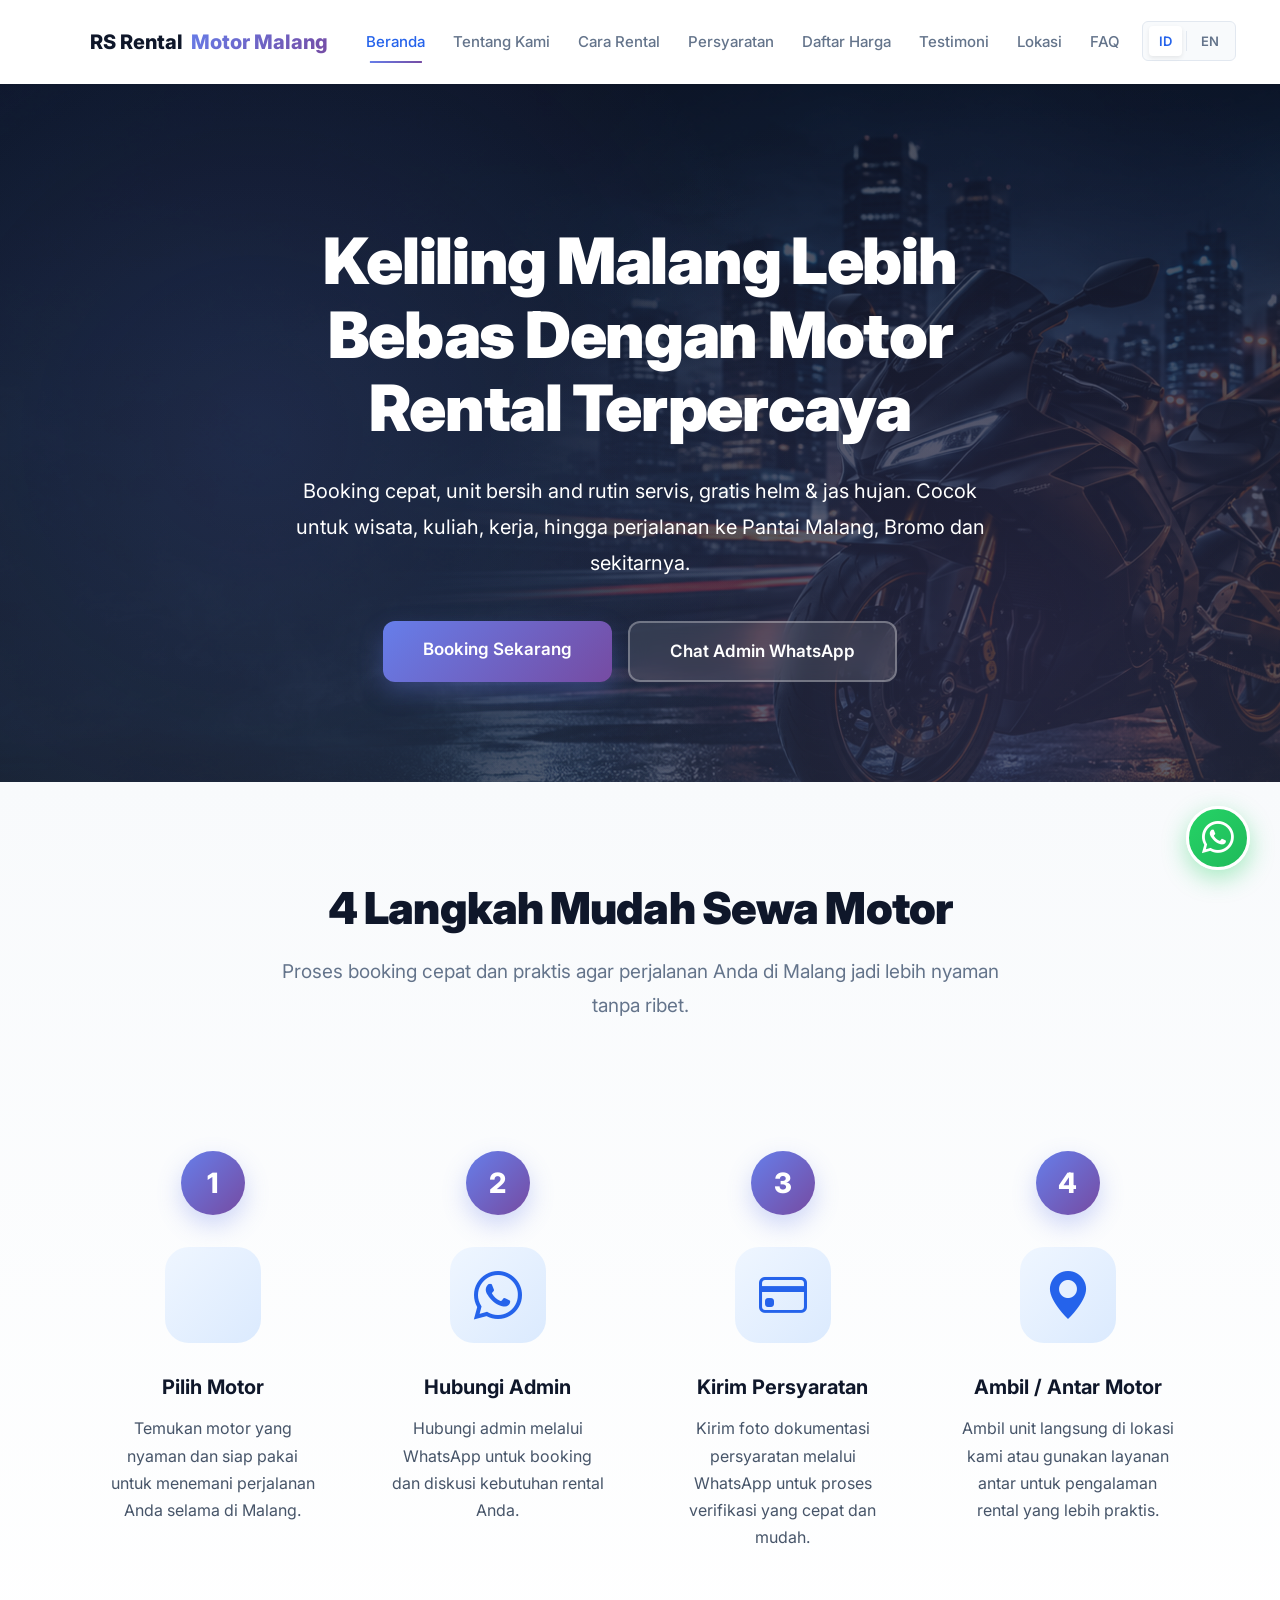
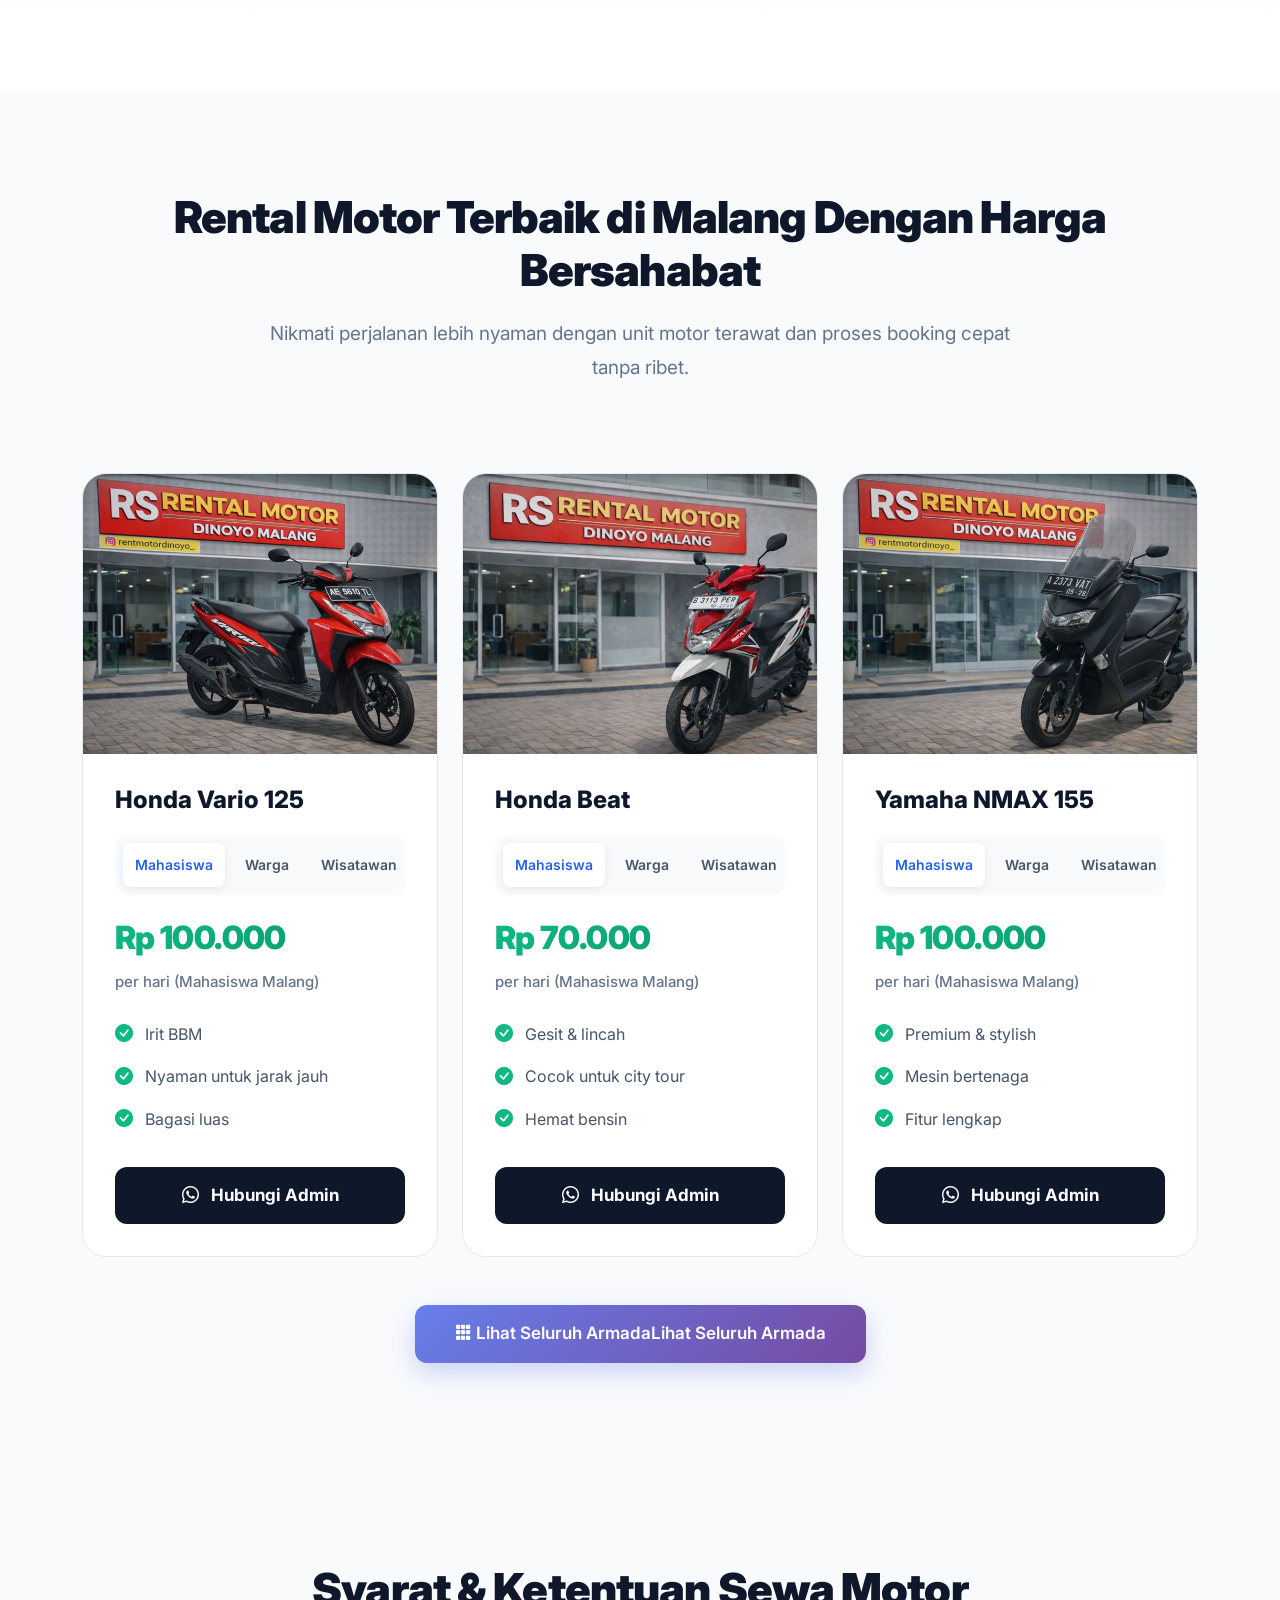
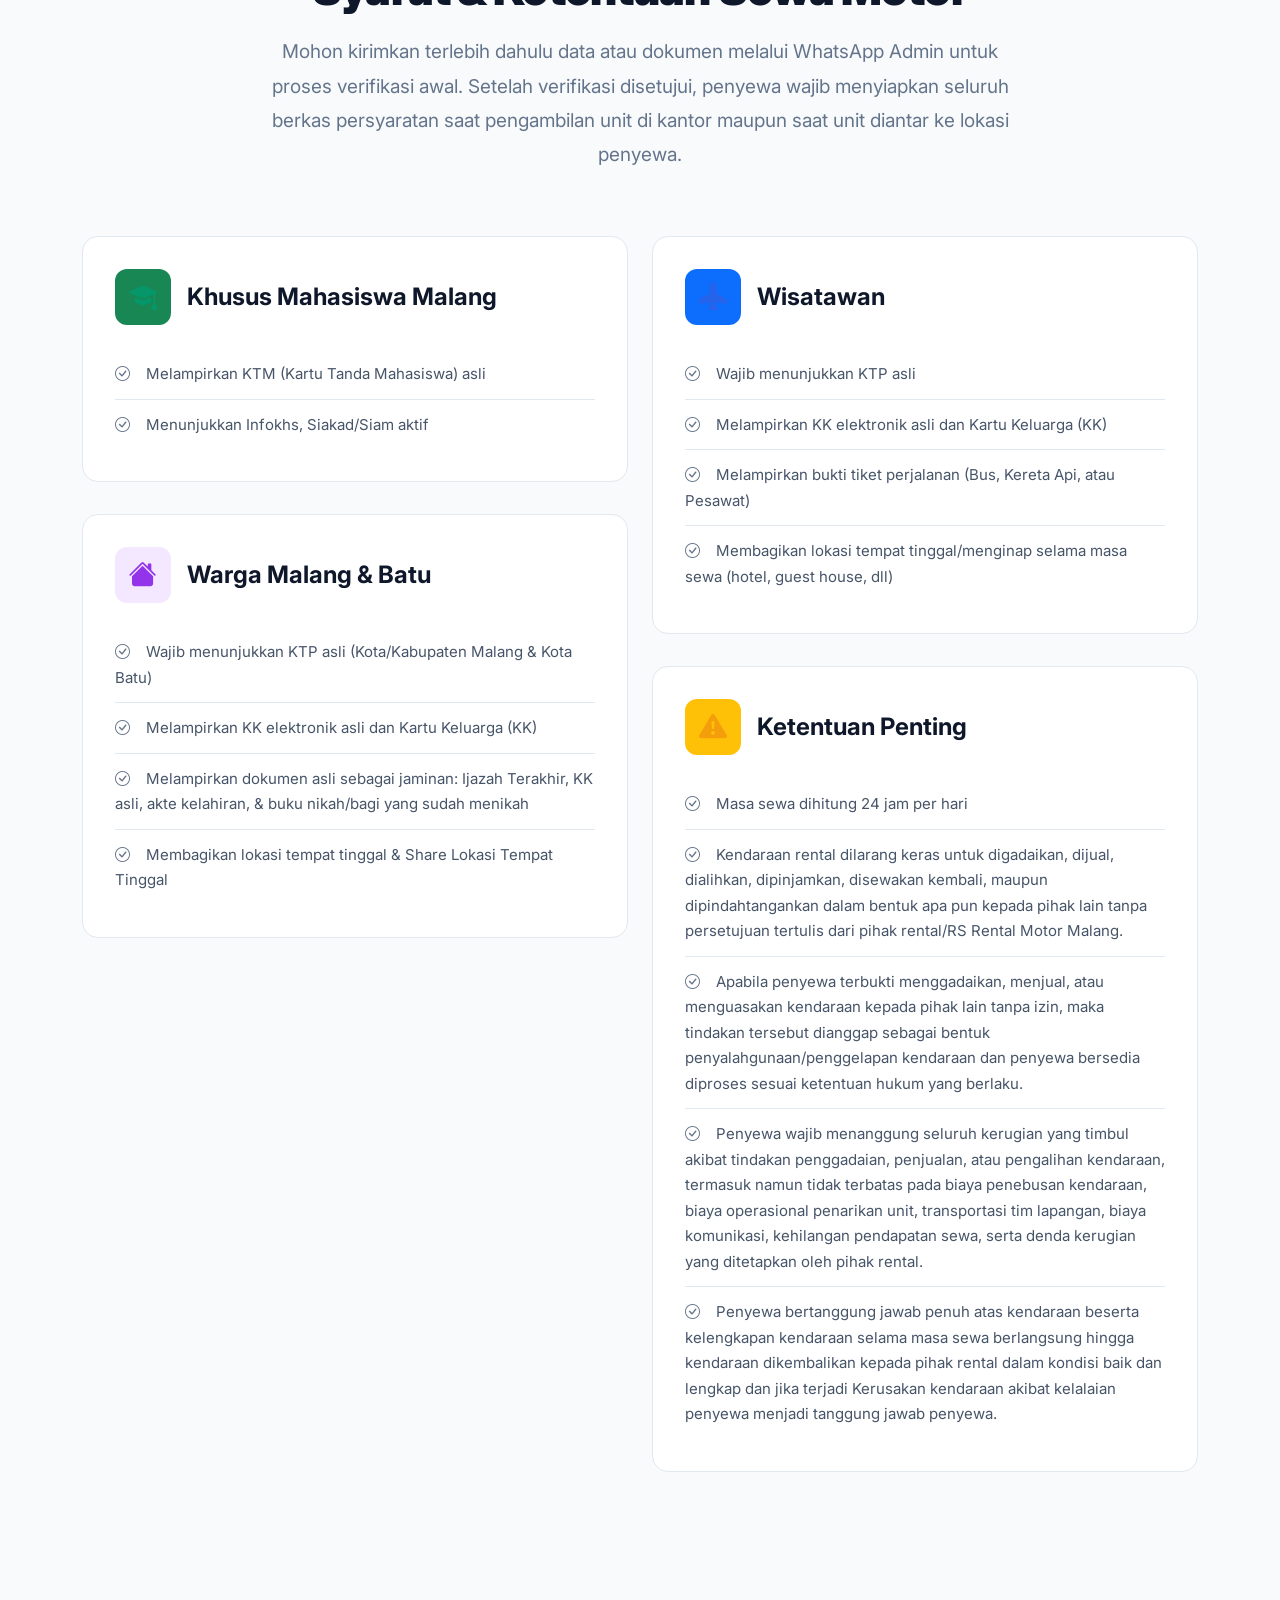
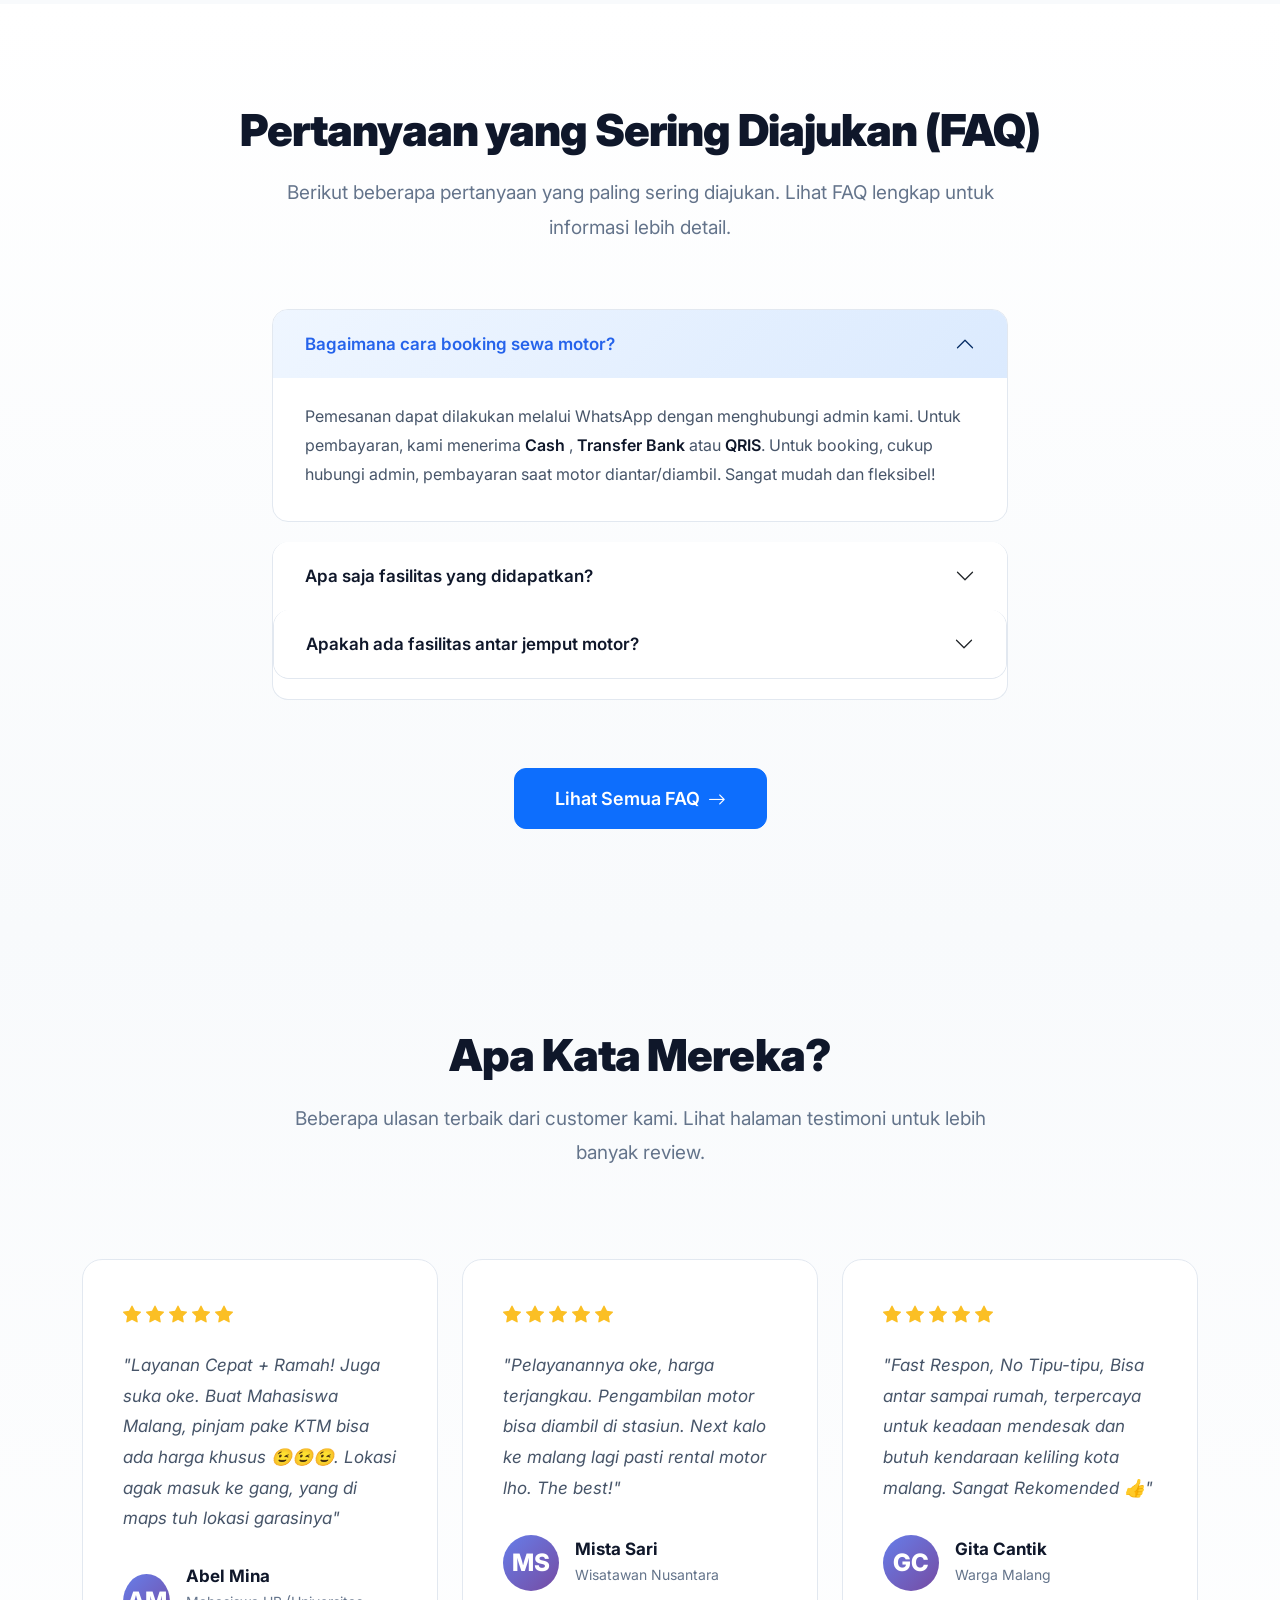
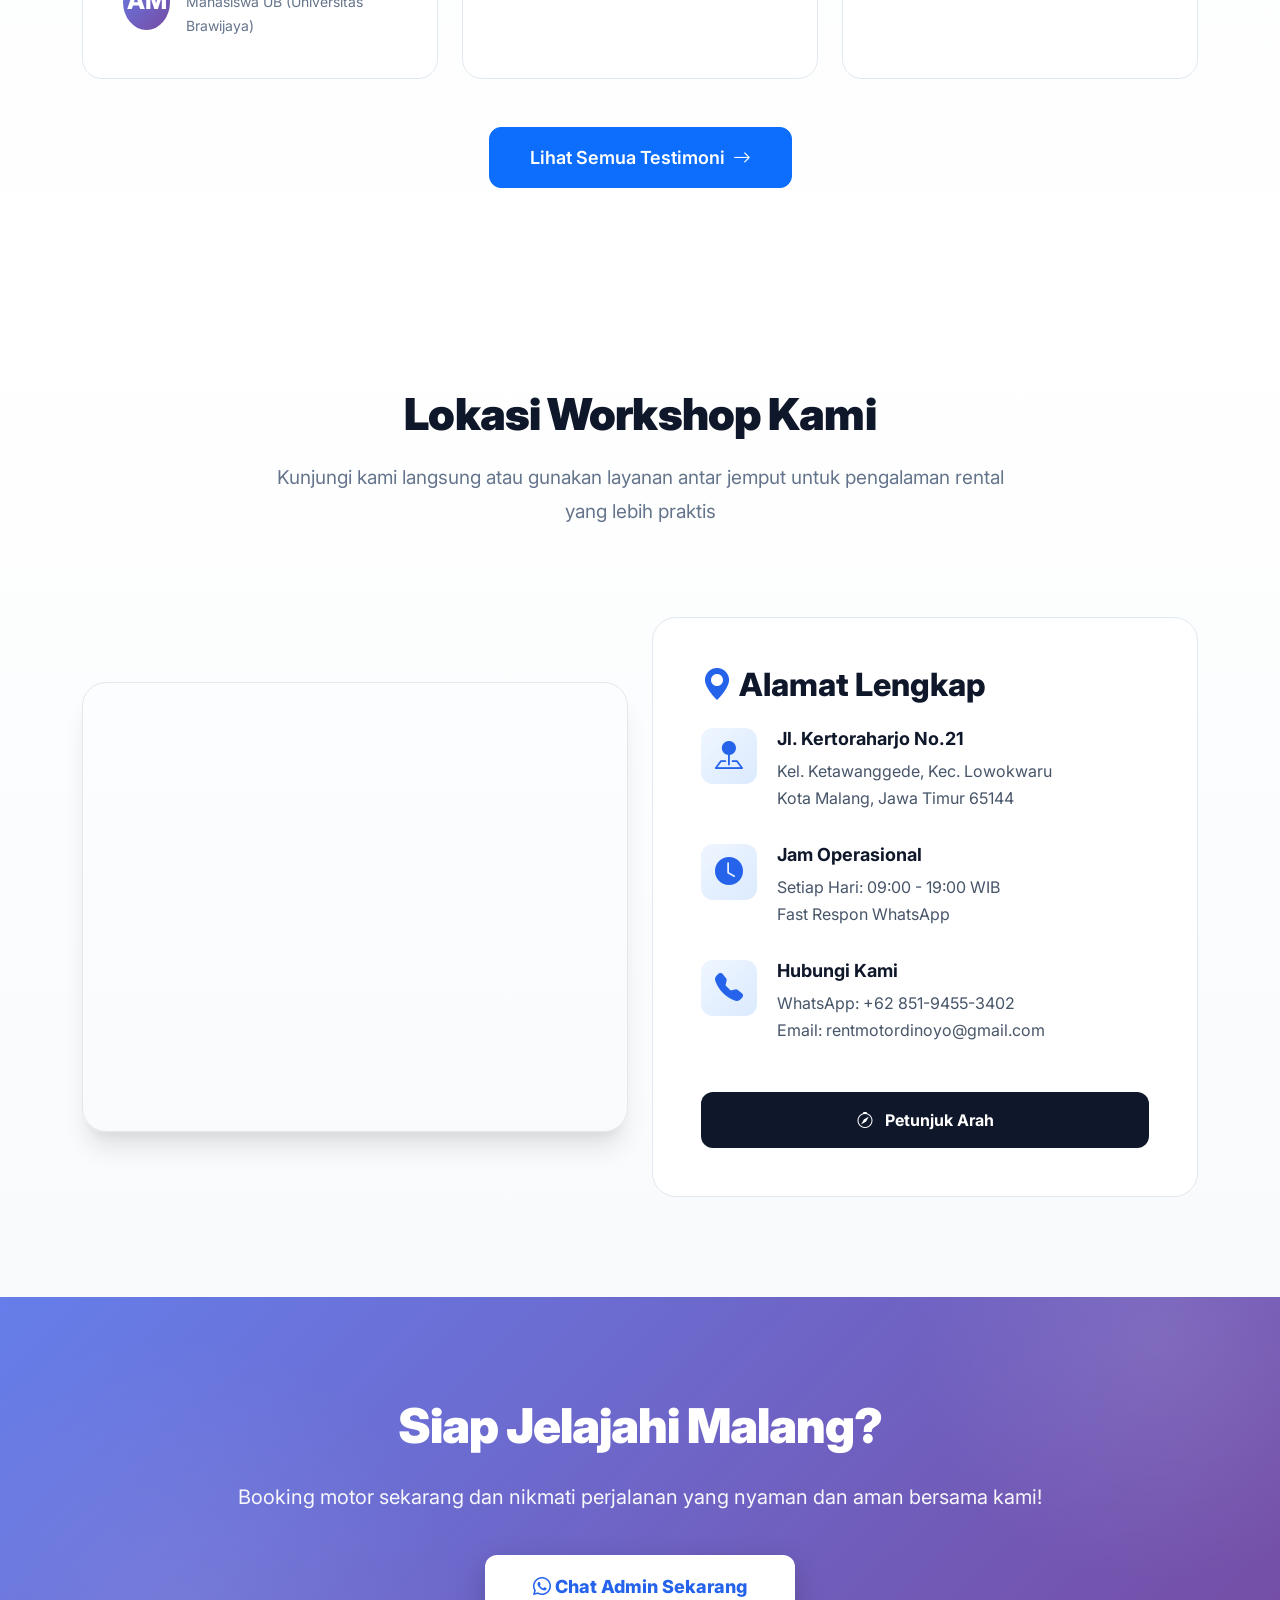
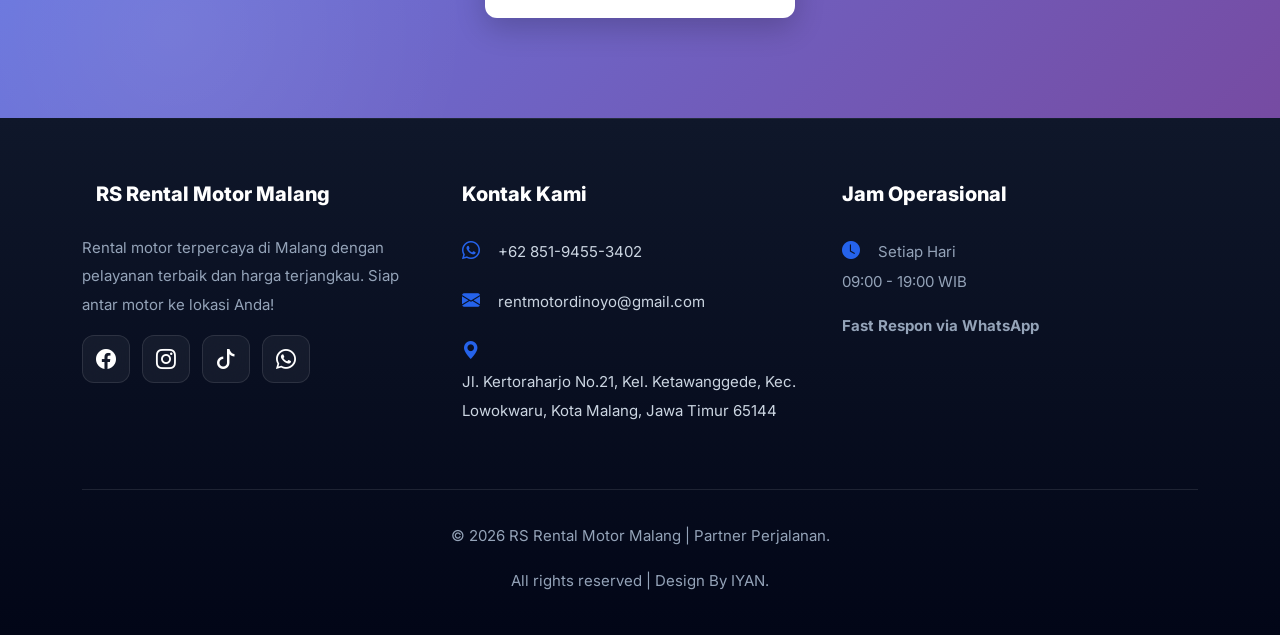
==== index.html @ d196ba42 "update halaman armada dan update halaman index dan update halaman tentang dan update halaman testimo" ====
<!DOCTYPE html>
<html lang="id">
<head>
    <meta charset="UTF-8">
    <meta name="viewport" content="width=device-width, initial-scale=1.0, maximum-scale=5.0, user-scalable=yes">
    <meta name="format-detection" content="telephone=yes">
    <meta name="mobile-web-app-capable" content="yes">
    <meta name="apple-mobile-web-app-capable" content="yes">
    <meta name="apple-mobile-web-app-status-bar-style" content="black-translucent">
    
    <!-- SEO Meta Tags -->
    <title>RS Rental Motor Malang - Sewa Motor Murah & Terpercaya di Malang</title>
    <meta name="description" content="Rental motor Malang terpercaya dengan harga terjangkau. Sewa Honda Vario, Beat, NMAX untuk keliling Malang. Antar jemput gratis, unit bersih, fast respon.">
    <meta name="keywords" content="rental motor malang, sewa motor malang, rental motor murah malang, sewa motor harian malang, rental vario malang, rental beat malang, rental nmax malang, rental motor bromo">
    <meta name="author" content="RS Rental Motor Malang">
    <meta name="robots" content="index, follow">
    <meta name="googlebot" content="index, follow">
    <link rel="canonical" href="https://rs-rental-motor.pages.dev/">
    
    <!-- Open Graph Meta Tags (Facebook, LinkedIn) -->
    <meta property="og:type" content="website">
    <meta property="og:title" content="RS Rental Motor Malang - Sewa Motor Murah & Terpercaya">
    <meta property="og:description" content="Rental motor Malang terpercaya dengan harga terjangkau. Sewa Honda Vario, Beat, NMAX untuk keliling Malang.">
    <meta property="og:url" content="https://rs-rental-motor.pages.dev/">
    <meta property="og:image" content="https://rs-rental-motor.pages.dev/assets/img/Hero.png">
    <meta property="og:locale" content="id_ID">
    <meta property="og:site_name" content="RS Rental Motor Malang">
    
    <!-- Twitter Card Meta Tags -->
    <meta name="twitter:card" content="summary_large_image">
    <meta name="twitter:title" content="RS Rental Motor Malang - Sewa Motor Murah & Terpercaya">
    <meta name="twitter:description" content="Rental motor Malang terpercaya dengan harga terjangkau. Sewa Honda Vario, Beat, NMAX untuk keliling Malang.">
    <meta name="twitter:image" content="https://rs-rental-motor.pages.dev/assets/img/Hero.png">
    
    <!-- Local Business Schema -->
    <script type="application/ld+json">
    {
      "@context": "https://schema.org",
      "@type": "LocalBusiness",
      "name": "RS Rental Motor Malang",
      "image": "https://rs-rental-motor.pages.dev/assets/img/Hero.png",
      "description": "Rental motor Malang terpercaya dengan harga terjangkau",
      "address": {
        "@type": "PostalAddress",
        "streetAddress": "Jl. Kertorharjo No.21",
        "addressLocality": "Lowokwaru",
        "addressRegion": "Malang",
        "postalCode": "65141",
        "addressCountry": "ID"
      },
      "geo": {
        "@type": "GeoCoordinates",
        "latitude": "-7.9445",
        "longitude": "112.6161"
      },
      "telephone": "+62 851-9455-3402",
      "priceRange": "Rp 55.000 - Rp 100.000",
      "openingHoursSpecification": {
        "@type": "OpeningHoursSpecification",
        "dayOfWeek": [
          "Monday",
          "Tuesday",
          "Wednesday",
          "Thursday",
          "Friday",
          "Saturday",
          "Sunday"
        ],
        "opens": "09:00",
        "closes": "19:00"
      },
      "servesCuisine": "",
      "aggregateRating": {
        "@type": "AggregateRating",
        "ratingValue": "4.9",
        "reviewCount": "172"
      }
    }
    </script>
    
    <!-- Favicon -->
    <link rel="icon" type="image/png" href="https://i.ibb.co.com/ZzjVpQth/Logo-Pavicon.png">
    <link rel="shortcut icon" type="image/png" href="https://i.ibb.co.com/ZzjVpQth/Logo-Pavicon.png">
    <link rel="apple-touch-icon" href="https://i.ibb.co.com/ZzjVpQth/Logo-Pavicon.png">
    
    <!-- Favicon -->
    <link rel="icon" type="image/png" href="assets/img/Hero.png">
    
    <!-- Bootstrap 5 CSS -->
    <link href="https://cdn.jsdelivr.net/npm/bootstrap@5.3.2/dist/css/bootstrap.min.css" rel="stylesheet">
    
    <!-- Bootstrap Icons -->
    <link rel="stylesheet" href="https://cdn.jsdelivr.net/npm/bootstrap-icons@1.11.3/font/bootstrap-icons.min.css">
    
    <!-- Google Fonts -->
    <link rel="preconnect" href="https://fonts.googleapis.com">
    <link rel="preconnect" href="https://fonts.gstatic.com" crossorigin>
    <link href="https://fonts.googleapis.com/css2?family=Inter:wght@400;500;600;700;800&display=swap" rel="stylesheet">
    
    <!-- Custom CSS -->
    <style>
        :root {
            --primary-color: #2563eb;
            --primary-dark: #1d4ed8;
            --primary-light: #3b82f6;
            --success-color: #10b981;
            --success-dark: #059669;
            --dark-color: #0f172a;
            --text-dark: #1e293b;
            --text-body: #475569;
            --text-light: #64748b;
            --light-bg: #f8fafc;
            --border-color: #e2e8f0;
            --white: #ffffff;
            --gradient-primary: linear-gradient(135deg, #667eea 0%, #764ba2 100%);
            --gradient-success: linear-gradient(135deg, #10b981 0%, #059669 100%);
            --shadow-sm: 0 1px 2px 0 rgba(0, 0, 0, 0.05);
            --shadow-md: 0 4px 6px -1px rgba(0, 0, 0, 0.1), 0 2px 4px -1px rgba(0, 0, 0, 0.06);
            --shadow-lg: 0 10px 15px -3px rgba(0, 0, 0, 0.1), 0 4px 6px -2px rgba(0, 0, 0, 0.05);
            --shadow-xl: 0 20px 25px -5px rgba(0, 0, 0, 0.1), 0 10px 10px -5px rgba(0, 0, 0, 0.04);
        }
        
        * {
            margin: 0;
            padding: 0;
            box-sizing: border-box;
        }
        
        html {
            scroll-behavior: smooth;
        }
        
        body {
            font-family: 'Inter', -apple-system, BlinkMacSystemFont, 'Segoe UI', sans-serif;
            color: var(--text-body);
            line-height: 1.7;
            -webkit-font-smoothing: antialiased;
            -moz-osx-font-smoothing: grayscale;
        }
        
        /* Navbar - Premium Style */
        .navbar {
            background-color: rgba(255, 255, 255, 0.95);
            backdrop-filter: blur(10px);
            box-shadow: 0 1px 3px rgba(0, 0, 0, 0.05);
            padding: 1.25rem 0;
            transition: all 0.3s ease;
        }
        
        .navbar.scrolled {
            padding: 0.75rem 0;
            box-shadow: var(--shadow-md);
        }
        
        .navbar-brand {
            font-weight: 800;
            font-size: 1.25rem;
            color: var(--dark-color) !important;
            display: flex;
            align-items: center;
            gap: 0.5rem;
            transition: transform 0.3s ease;
            margin-right: 1.5rem;
            white-space: nowrap;
        }
        
        .navbar-brand:hover {
            transform: translateY(-2px);
        }
        
        .navbar-brand i {
            font-size: 1.5rem;
        }
        
        .navbar-brand span.text-primary {
            color: var(--primary-color) !important;
            background: var(--gradient-primary);
            -webkit-background-clip: text;
            -webkit-text-fill-color: transparent;
            background-clip: text;
        }
        
        .nav-link {
            font-weight: 500;
            color: var(--text-light) !important;
            padding: 0.5rem 0.875rem !important;
            transition: all 0.3s ease;
            position: relative;
            font-size: 0.9375rem;
            white-space: nowrap;
        }
        
        .nav-link::after {
            content: '';
            position: absolute;
            bottom: 0;
            left: 50%;
            transform: translateX(-50%);
            width: 0;
            height: 2px;
            background: var(--gradient-primary);
            transition: width 0.3s ease;
        }
        
        .nav-link:hover,
        .nav-link.active {
            color: var(--primary-color) !important;
        }
        
        .nav-link:hover::after,
        .nav-link.active::after {
            width: 60%;
        }
        
        /* Hero Section - Ultra Premium */
        .hero-section {
            background: linear-gradient(rgba(15, 23, 42, 0.75), rgba(30, 41, 59, 0.75)), 
                        url('assets/img/Hero.png') center center / cover no-repeat fixed;
            color: white;
            padding: 140px 0 100px;
            position: relative;
            overflow: hidden;
        }
        
        .hero-section::before {
            content: '';
            position: absolute;
            top: 0;
            left: 0;
            right: 0;
            bottom: 0;
            background: radial-gradient(circle at 20% 50%, rgba(102, 126, 234, 0.15) 0%, transparent 50%),
                        radial-gradient(circle at 80% 80%, rgba(118, 75, 162, 0.15) 0%, transparent 50%);
            animation: pulse-gradient 8s ease-in-out infinite;
        }
        
        @keyframes pulse-gradient {
            0%, 100% { opacity: 1; }
            50% { opacity: 0.6; }
        }
        
        .hero-section .container {
            position: relative;
            z-index: 2;
        }
        
        .hero-section h1 {
            font-size: 4rem;
            font-weight: 900;
            line-height: 1.15;
            margin-bottom: 1.75rem;
            letter-spacing: -0.02em;
            animation: fadeInUp 0.8s ease-out;
        }
        
        .hero-section p {
            font-size: 1.25rem;
            margin-bottom: 2.5rem;
            line-height: 1.8;
            opacity: 0.95;
            max-width: 700px;
            margin-left: auto;
            margin-right: auto;
            animation: fadeInUp 0.8s ease-out 0.2s both;
        }
        
        @keyframes fadeInUp {
            from {
                opacity: 0;
                transform: translateY(30px);
            }
            to {
                opacity: 1;
                transform: translateY(0);
            }
        }
        
        .btn-hero {
            padding: 1rem 2.5rem;
            font-weight: 600;
            border-radius: 12px;
            transition: all 0.3s ease;
            font-size: 1.0625rem;
            border: none;
            position: relative;
            overflow: hidden;
            animation: fadeInUp 0.8s ease-out 0.4s both;
        }
        
        .btn-hero::before {
            content: '';
            position: absolute;
            top: 0;
            left: -100%;
            width: 100%;
            height: 100%;
            background: linear-gradient(90deg, transparent, rgba(255,255,255,0.2), transparent);
            transition: left 0.5s;
        }
        
        .btn-hero:hover::before {
            left: 100%;
        }
        
        .btn-primary-hero {
            background: var(--gradient-primary);
            color: white;
            box-shadow: 0 10px 25px rgba(102, 126, 234, 0.3);
        }
        
        .btn-primary-hero:hover {
            transform: translateY(-3px);
            box-shadow: 0 15px 35px rgba(102, 126, 234, 0.4);
        }
        
        .btn-outline-hero {
            background-color: rgba(255, 255, 255, 0.1);
            backdrop-filter: blur(10px);
            border: 2px solid rgba(255, 255, 255, 0.3);
            color: white;
        }
        
        .btn-outline-hero:hover {
            background-color: white;
            color: var(--dark-color);
            border-color: white;
            transform: translateY(-3px);
        }
        
        /* Section Styling - Enhanced */
        section {
            padding: 100px 0;
        }
        
        .section-title {
            font-size: 2.75rem;
            font-weight: 900;
            color: var(--dark-color);
            margin-bottom: 1.25rem;
            text-align: center;
            letter-spacing: -0.02em;
            line-height: 1.2;
        }
        
        .section-subtitle {
            font-size: 1.1875rem;
            color: var(--text-light);
            text-align: center;
            margin-bottom: 4rem;
            max-width: 750px;
            margin-left: auto;
            margin-right: auto;
            line-height: 1.8;
        }
        
        /* Stats Section - Premium */
        .stats-section {
            background: linear-gradient(to bottom, var(--white) 0%, var(--light-bg) 100%);
            padding: 60px 0;
        }
        
        .stat-card {
            text-align: center;
            padding: 2.5rem 1.5rem;
            background: white;
            border-radius: 20px;
            transition: all 0.4s ease;
            border: 1px solid rgba(226, 232, 240, 0.5);
            position: relative;
            overflow: hidden;
        }
        
        .stat-card::before {
            content: '';
            position: absolute;
            top: 0;
            left: 0;
            right: 0;
            height: 4px;
            background: linear-gradient(90deg, transparent, var(--primary-color), transparent);
            opacity: 0;
            transition: opacity 0.3s;
        }
        
        .stat-card:hover {
            transform: translateY(-8px);
            box-shadow: var(--shadow-xl);
            border-color: var(--primary-color);
        }
        
        .stat-card:hover::before {
            opacity: 1;
        }
        
        .stat-number {
            font-size: 4rem;
            font-weight: 900;
            margin-bottom: 0.75rem;
            line-height: 1;
            letter-spacing: -0.02em;
            background: var(--gradient-primary);
            -webkit-background-clip: text;
            -webkit-text-fill-color: transparent;
            background-clip: text;
        }
        
        .stat-number.text-primary {
            background: var(--gradient-primary);
            -webkit-background-clip: text;
            -webkit-text-fill-color: transparent;
            background-clip: text;
        }
        
        .stat-number.text-danger {
            background: linear-gradient(135deg, #ef4444 0%, #dc2626 100%);
            -webkit-background-clip: text;
            -webkit-text-fill-color: transparent;
            background-clip: text;
        }
        
        .stat-number.text-success {
            background: var(--gradient-success);
            -webkit-background-clip: text;
            -webkit-text-fill-color: transparent;
            background-clip: text;
        }
        
        .stat-number.text-purple {
            background: linear-gradient(135deg, #a855f7 0%, #9333ea 100%);
            -webkit-background-clip: text;
            -webkit-text-fill-color: transparent;
            background-clip: text;
        }
        
        .stat-label {
            font-size: 0.9375rem;
            text-transform: uppercase;
            font-weight: 700;
            color: var(--text-light);
            letter-spacing: 0.1em;
        }
        
        /* Keunggulan Cards - Ultra Premium */
        .keunggulan-card {
            background: white;
            border: 1px solid var(--border-color);
            border-radius: 20px;
            padding: 2.5rem 2rem;
            height: 100%;
            transition: all 0.4s cubic-bezier(0.4, 0, 0.2, 1);
            position: relative;
            overflow: hidden;
        }
        
        .keunggulan-card::before {
            content: '';
            position: absolute;
            top: 0;
            left: 0;
            right: 0;
            bottom: 0;
            background: var(--gradient-primary);
            opacity: 0;
            transition: opacity 0.4s;
            z-index: 0;
        }
        
        .keunggulan-card > * {
            position: relative;
            z-index: 1;
        }
        
        .keunggulan-card:hover {
            transform: translateY(-12px) scale(1.02);
            box-shadow: 0 25px 50px -12px rgba(102, 126, 234, 0.25);
            border-color: transparent;
        }
        
        .keunggulan-card:hover::before {
            opacity: 0.03;
        }
        
        .keunggulan-icon {
            width: 72px;
            height: 72px;
            background: linear-gradient(135deg, #eff6ff 0%, #dbeafe 100%);
            border-radius: 16px;
            display: flex;
            align-items: center;
            justify-content: center;
            margin-bottom: 1.5rem;
            transition: all 0.4s;
        }
        
        .keunggulan-card:hover .keunggulan-icon {
            transform: scale(1.1) rotate(5deg);
            background: var(--gradient-primary);
        }
        
        .keunggulan-icon i {
            font-size: 2rem;
            color: var(--primary-color);
            transition: color 0.4s;
        }
        
        .keunggulan-card:hover .keunggulan-icon i {
            color: white;
        }
        
        .keunggulan-card h5 {
            font-weight: 700;
            font-size: 1.25rem;
            color: var(--dark-color);
            margin-bottom: 1rem;
            line-height: 1.4;
        }
        
        .keunggulan-card p {
            font-size: 1rem;
            color: var(--text-body);
            margin-bottom: 0;
            line-height: 1.7;
        }
        
        /* Process Steps - Premium */
        .process-section {
            background: linear-gradient(to bottom, var(--light-bg) 0%, white 100%);
        }
        
        .process-step {
            text-align: center;
            padding: 2.5rem 1.5rem;
            position: relative;
        }
        
        .step-number {
            width: 64px;
            height: 64px;
            background: var(--gradient-primary);
            color: white;
            border-radius: 50%;
            display: flex;
            align-items: center;
            justify-content: center;
            font-weight: 800;
            font-size: 1.75rem;
            margin: 0 auto 2rem;
            box-shadow: 0 10px 25px rgba(102, 126, 234, 0.3);
            transition: all 0.4s;
            position: relative;
        }
        
        .step-number::after {
            content: '';
            position: absolute;
            width: 100%;
            height: 100%;
            border-radius: 50%;
            border: 2px solid var(--primary-color);
            opacity: 0;
            transform: scale(1);
            transition: all 0.4s;
        }
        
        .process-step:hover .step-number {
            transform: scale(1.15);
        }
        
        .process-step:hover .step-number::after {
            opacity: 1;
            transform: scale(1.3);
        }
        
        .step-icon {
            width: 96px;
            height: 96px;
            background: linear-gradient(135deg, #eff6ff 0%, #dbeafe 100%);
            border-radius: 24px;
            display: flex;
            align-items: center;
            justify-content: center;
            margin: 0 auto 2rem;
            transition: all 0.4s;
        }
        
        .process-step:hover .step-icon {
            transform: translateY(-8px);
            background: var(--gradient-primary);
            box-shadow: 0 20px 40px rgba(102, 126, 234, 0.3);
        }
        
        .step-icon i {
            font-size: 3rem;
            color: var(--primary-color);
            transition: all 0.4s;
        }
        
        .process-step:hover .step-icon i {
            color: white;
            transform: scale(1.1);
        }
        
        .process-step h5 {
            font-weight: 700;
            font-size: 1.25rem;
            color: var(--dark-color);
            margin-bottom: 1rem;
        }
        
        .process-step p {
            font-size: 1rem;
            color: var(--text-body);
            margin-bottom: 0;
            line-height: 1.7;
        }
        
        /* Motor Cards - Ultra Premium */
        .motor-card {
            background: white;
            border: 1px solid var(--border-color);
            border-radius: 24px;
            overflow: hidden;
            transition: all 0.4s cubic-bezier(0.4, 0, 0.2, 1);
            height: 100%;
            position: relative;
        }
        
        .motor-card::before {
            content: '';
            position: absolute;
            top: 0;
            left: 0;
            right: 0;
            bottom: 0;
            background: var(--gradient-primary);
            opacity: 0;
            transition: opacity 0.4s;
            z-index: 0;
        }
        
        .motor-card:hover {
            transform: translateY(-16px);
            box-shadow: 0 30px 60px -12px rgba(102, 126, 234, 0.3);
            border-color: var(--primary-color);
        }
        
        .motor-card-img-wrapper {
            position: relative;
            overflow: hidden;
            background: linear-gradient(to bottom, #f8fafc 0%, #e2e8f0 100%);
            height: 280px;
        }
        
        .motor-card-img {
            width: 100%;
            height: 100%;
            object-fit: cover;
            transition: all 0.6s cubic-bezier(0.4, 0, 0.2, 1);
        }
        
        .motor-card:hover .motor-card-img {
            transform: scale(1.15) rotate(2deg);
        }
        
        .motor-card-body {
            padding: 2rem;
            position: relative;
            z-index: 1;
            background: white;
        }
        
        .motor-card h5 {
            font-weight: 800;
            font-size: 1.5rem;
            color: var(--dark-color);
            margin-bottom: 1.25rem;
        }
        
        .motor-price {
            font-size: 2rem;
            font-weight: 900;
            background: var(--gradient-success);
            -webkit-background-clip: text;
            -webkit-text-fill-color: transparent;
            background-clip: text;
            margin-bottom: 0.25rem;
            letter-spacing: -0.02em;
        }
        
        .price-period {
            font-size: 0.9375rem;
            color: var(--text-light);
            margin-bottom: 1.5rem;
            font-weight: 500;
        }
        
        /* Price Tabs */
        .price-tabs {
            display: flex;
            gap: 0.5rem;
            margin-bottom: 1rem;
            background: var(--light-bg);
            padding: 0.5rem;
            border-radius: 12px;
        }
        
        .price-tab {
            flex: 1;
            padding: 0.625rem 0.75rem;
            border: none;
            background: transparent;
            border-radius: 8px;
            font-weight: 600;
            font-size: 0.875rem;
            color: var(--text-body);
            cursor: pointer;
            transition: all 0.3s;
            text-align: center;
        }
        
        .price-tab.active {
            background: white;
            color: var(--primary-color);
            box-shadow: 0 2px 8px rgba(0,0,0,0.08);
        }
        
        .price-tab:hover:not(.active) {
            background: rgba(255,255,255,0.5);
        }
        
        .price-content {
            display: none;
        }
        
        .price-content.active {
            display: block;
        }
        
        .price-item {
            display: flex;
            align-items: baseline;
            gap: 0.5rem;
            margin-bottom: 0.5rem;
        }
        
        .price-label {
            font-size: 0.875rem;
            color: var(--text-light);
            font-weight: 500;
        }
        
        .motor-features {
            list-style: none;
            padding: 0;
            margin-bottom: 2rem;
        }
        
        .motor-features li {
            font-size: 1rem;
            color: var(--text-body);
            margin-bottom: 0.75rem;
            display: flex;
            align-items: center;
            transition: all 0.3s;
        }
        
        .motor-card:hover .motor-features li {
            transform: translateX(4px);
        }
        
        .motor-features li i {
            color: var(--success-color);
            margin-right: 0.75rem;
            font-size: 1.125rem;
        }
        
        .btn-pesan {
            width: 100%;
            background: var(--dark-color);
            color: white;
            border: none;
            padding: 1rem;
            border-radius: 12px;
            font-weight: 700;
            font-size: 1.0625rem;
            transition: all 0.3s;
            position: relative;
            overflow: hidden;
        }
        
        .btn-pesan::before {
            content: '';
            position: absolute;
            top: 0;
            left: -100%;
            width: 100%;
            height: 100%;
            background: linear-gradient(90deg, transparent, rgba(255,255,255,0.2), transparent);
            transition: left 0.5s;
        }
        
        .btn-pesan:hover::before {
            left: 100%;
        }
        
        .btn-pesan:hover {
            background: linear-gradient(135deg, var(--dark-color) 0%, #334155 100%);
            transform: translateY(-2px);
            box-shadow: 0 10px 25px rgba(15, 23, 42, 0.3);
        }
        
        .btn-pesan i {
            margin-right: 0.5rem;
        }
        
        /* Syarat Section */
        .syarat-section {
            background-color: var(--light-bg);
        }
        
        .syarat-category {
            background: white;
            border: 1px solid var(--border-color);
            border-radius: 16px;
            padding: 2rem;
            margin-bottom: 2rem;
        }
        
        .category-header {
            display: flex;
            align-items: center;
            margin-bottom: 1.5rem;
        }
        
        .category-icon {
            width: 56px;
            height: 56px;
            border-radius: 12px;
            display: flex;
            align-items: center;
            justify-content: center;
            margin-right: 1rem;
        }
        
        .category-icon.bg-success {
            background-color: #d1fae5;
        }
        
        .category-icon.bg-primary {
            background-color: #dbeafe;
        }
        
        .category-icon.bg-purple {
            background-color: #f3e8ff;
        }
        
        .category-icon.bg-warning {
            background-color: #fef3c7;
        }
        
        .category-icon i {
            font-size: 1.75rem;
        }
        
        .category-icon.bg-success i {
            color: #059669;
        }
        
        .category-icon.bg-primary i {
            color: var(--primary-color);
        }
        
        .category-icon.bg-purple i {
            color: #9333ea;
        }
        
        .category-icon.bg-warning i {
            color: #f59e0b;
        }
        
        .category-header h4 {
            font-weight: 700;
            color: var(--dark-color);
            margin: 0;
        }
        
        .syarat-list {
            list-style: none;
            padding: 0;
            margin: 0;
        }
        
        .syarat-list li {
            padding: 0.75rem 0;
            border-bottom: 1px solid var(--border-color);
            font-size: 0.9375rem;
            color: #475569;
        }
        
        .syarat-list li:last-child {
            border-bottom: none;
        }
        
        .syarat-list li i {
            margin-right: 0.75rem;
            color: #64748b;
        }
        
        /* FAQ Section - Premium */
        .faq-section {
            background: linear-gradient(to bottom, white 0%, var(--light-bg) 100%);
        }
        
        .accordion-item {
            border: 1px solid var(--border-color);
            border-radius: 16px !important;
            margin-bottom: 1.25rem;
            overflow: hidden;
            transition: all 0.3s;
            background: white;
        }
        
        .accordion-item:hover {
            box-shadow: var(--shadow-md);
            transform: translateX(4px);
        }
        
        .accordion-button {
            font-weight: 600;
            color: var(--dark-color);
            background-color: white;
            padding: 1.5rem 2rem;
            font-size: 1.0625rem;
            border: none;
        }
        
        .accordion-button::after {
            transition: all 0.3s;
        }
        
        .accordion-button:not(.collapsed) {
            background: linear-gradient(135deg, #eff6ff 0%, #dbeafe 100%);
            color: var(--primary-color);
            box-shadow: none;
        }
        
        .accordion-button:not(.collapsed)::after {
            transform: rotate(180deg);
        }
        
        .accordion-button:focus {
            box-shadow: none;
            border-color: var(--border-color);
        }
        
        .accordion-body {
            padding: 1.5rem 2rem 2rem;
            color: var(--text-body);
            font-size: 1rem;
            line-height: 1.8;
        }
        
        .accordion-body strong {
            color: var(--dark-color);
            font-weight: 600;
        }
        
        /* CTA Section - Ultra Premium */
        .cta-section {
            background: var(--gradient-primary);
            color: white;
            padding: 100px 0;
            position: relative;
            overflow: hidden;
        }
        
        .cta-section::before {
            content: '';
            position: absolute;
            top: -50%;
            right: -10%;
            width: 500px;
            height: 500px;
            background: radial-gradient(circle, rgba(255,255,255,0.1) 0%, transparent 70%);
            animation: float 6s ease-in-out infinite;
        }
        
        .cta-section::after {
            content: '';
            position: absolute;
            bottom: -50%;
            left: -10%;
            width: 600px;
            height: 600px;
            background: radial-gradient(circle, rgba(255,255,255,0.08) 0%, transparent 70%);
            animation: float 8s ease-in-out infinite reverse;
        }
        
        @keyframes float {
            0%, 100% {
                transform: translateY(0) translateX(0);
            }
            50% {
                transform: translateY(-30px) translateX(30px);
            }
        }
        
        .cta-section .container {
            position: relative;
            z-index: 2;
        }
        
        .cta-section h2 {
            font-size: 3rem;
            font-weight: 900;
            margin-bottom: 1.5rem;
            letter-spacing: -0.02em;
        }
        
        .cta-section p {
            font-size: 1.25rem;
            margin-bottom: 2.5rem;
            opacity: 0.95;
            line-height: 1.8;
        }
        
        .btn-cta {
            background-color: white;
            color: var(--primary-color);
            padding: 1.125rem 3rem;
            border-radius: 12px;
            font-weight: 800;
            font-size: 1.125rem;
            border: none;
            transition: all 0.3s;
            box-shadow: 0 10px 30px rgba(0,0,0,0.2);
        }
        
        .btn-cta:hover {
            transform: translateY(-4px);
            box-shadow: 0 20px 40px rgba(0,0,0,0.3);
            background-color: #f8fafc;
        }
        
        /* Footer - Premium */
        footer {
            background: linear-gradient(to bottom, #0f172a 0%, #020617 100%);
            color: #cbd5e1;
            padding: 4rem 0 1.5rem;
            position: relative;
        }
        
        footer::before {
            content: '';
            position: absolute;
            top: 0;
            left: 0;
            right: 0;
            height: 1px;
            background: linear-gradient(90deg, transparent, rgba(255,255,255,0.1), transparent);
        }
        
        footer h5 {
            font-weight: 800;
            font-size: 1.25rem;
            color: white;
            margin-bottom: 1.75rem;
        }
        
        footer p {
            font-size: 0.9375rem;
            line-height: 1.9;
            color: #94a3b8;
        }
        
        footer a {
            color: #cbd5e1;
            text-decoration: none;
            transition: all 0.3s;
            display: inline-block;
        }
        
        footer a:hover {
            color: white;
            transform: translateX(4px);
        }
        
        footer i {
            margin-right: 0.875rem;
            color: var(--primary-color);
            font-size: 1.125rem;
        }
        
        .social-links {
            display: flex;
            gap: 0.75rem;
            margin-top: 1.5rem;
        }
        
        .social-links a {
            display: inline-flex;
            align-items: center;
            justify-content: center;
            width: 48px;
            height: 48px;
            background: rgba(255, 255, 255, 0.05);
            backdrop-filter: blur(10px);
            border: 1px solid rgba(255, 255, 255, 0.1);
            border-radius: 12px;
            transition: all 0.3s;
        }
        
        .social-links a:hover {
            background: var(--gradient-primary);
            border-color: transparent;
            transform: translateY(-4px);
            box-shadow: 0 10px 25px rgba(102, 126, 234, 0.3);
        }
        
        .social-links a i {
            margin: 0;
            color: white;
            font-size: 1.25rem;
        }
        
        .copyright {
            border-top: 1px solid rgba(255, 255, 255, 0.1);
            margin-top: 3rem;
            padding-top: 2rem;
            text-align: center;
            font-size: 0.9375rem;
            color: #64748b;
        }
        
        /* Sticky WhatsApp - Premium */
        .sticky-whatsapp {
            position: fixed;
            bottom: 30px;
            right: 30px;
            z-index: 1000;
        }
        
        .sticky-whatsapp .btn {
            width: 64px;
            height: 64px;
            border-radius: 50%;
            background: linear-gradient(135deg, #25d366 0%, #20ba5a 100%);
            color: white;
            display: flex;
            align-items: center;
            justify-content: center;
            font-size: 2rem;
            box-shadow: 0 8px 25px rgba(37, 211, 102, 0.4);
            animation: pulse-wa 2s infinite;
            transition: all 0.3s;
            border: 3px solid white;
        }
        
        .sticky-whatsapp .btn:hover {
            transform: scale(1.15);
            box-shadow: 0 12px 35px rgba(37, 211, 102, 0.5);
        }
        
        @keyframes pulse-wa {
            0%, 100% {
                box-shadow: 0 8px 25px rgba(37, 211, 102, 0.4), 0 0 0 0 rgba(37, 211, 102, 0.7);
            }
            50% {
                box-shadow: 0 8px 25px rgba(37, 211, 102, 0.4), 0 0 0 15px rgba(37, 211, 102, 0);
            }
        }
        
        /* Language Switcher */
        .language-switcher {
            display: flex;
            align-items: center;
            gap: 0.25rem;
            background: var(--light-bg);
            padding: 0.25rem 0.375rem;
            border-radius: 6px;
            border: 1px solid var(--border-color);
        }
        
        .lang-btn {
            padding: 0.25rem 0.625rem;
            border: none;
            background: transparent;
            color: var(--text-light);
            font-weight: 600;
            font-size: 0.8125rem;
            border-radius: 4px;
            cursor: pointer;
            transition: all 0.3s;
            text-transform: uppercase;
        }
        
        .lang-btn:hover {
            color: var(--primary-color);
        }
        
        .lang-btn.active {
            background: white;
            color: var(--primary-color);
            box-shadow: 0 2px 4px rgba(0,0,0,0.08);
        }
        
        .lang-divider {
            width: 1px;
            height: 20px;
            background: var(--border-color);
        }
        
        /* Testimonial Section - Premium */
        .testimonial-section {
            background: linear-gradient(to bottom, var(--light-bg) 0%, white 100%);
        }
        
        .testimonial-card {
            background: white;
            border: 1px solid var(--border-color);
            border-radius: 20px;
            padding: 2.5rem;
            height: 100%;
            transition: all 0.4s ease;
            position: relative;
            overflow: hidden;
        }
        
        .testimonial-card::before {
            content: '';
            position: absolute;
            top: 0;
            left: 0;
            right: 0;
            height: 4px;
            background: var(--gradient-primary);
            opacity: 0;
            transition: opacity 0.3s;
        }
        
        .testimonial-card:hover {
            transform: translateY(-8px);
            box-shadow: var(--shadow-xl);
            border-color: var(--primary-color);
        }
        
        .testimonial-card:hover::before {
            opacity: 1;
        }
        
        .stars {
            color: #fbbf24;
            font-size: 1.125rem;
            margin-bottom: 1.25rem;
        }
        
        .testimonial-text {
            font-size: 1.0625rem;
            line-height: 1.8;
            color: var(--text-body);
            margin-bottom: 2rem;
            font-style: italic;
        }
        
        .testimonial-author {
            display: flex;
            align-items: center;
            gap: 1rem;
        }
        
        .author-avatar {
            width: 56px;
            height: 56px;
            border-radius: 50%;
            background: var(--gradient-primary);
            color: white;
            display: flex;
            align-items: center;
            justify-content: center;
            font-weight: 800;
            font-size: 1.5rem;
        }
        
        .author-info h6 {
            font-weight: 700;
            color: var(--dark-color);
            margin-bottom: 0.25rem;
            font-size: 1.0625rem;
        }
        
        .author-info p {
            font-size: 0.875rem;
            color: var(--text-light);
            margin: 0;
        }
        
        /* Location Section - Premium */
        .location-section {
            background: linear-gradient(to bottom, white 0%, var(--light-bg) 100%);
        }
        
        .map-container {
            border-radius: 24px;
            overflow: hidden;
            box-shadow: var(--shadow-xl);
            border: 1px solid var(--border-color);
            height: 450px;
        }
        
        .map-container iframe {
            width: 100%;
            height: 100%;
            border: none;
        }
        
        .location-info {
            background: white;
            border: 1px solid var(--border-color);
            border-radius: 24px;
            padding: 3rem;
            height: 100%;
            transition: all 0.4s;
        }
        
        .location-info:hover {
            transform: translateY(-8px);
            box-shadow: var(--shadow-xl);
        }
        
        .location-info h3 {
            font-weight: 800;
            font-size: 2rem;
            color: var(--dark-color);
            margin-bottom: 1.5rem;
        }
        
        .location-detail {
            display: flex;
            align-items: flex-start;
            gap: 1.25rem;
            margin-bottom: 2rem;
        }
        
        .location-icon {
            width: 56px;
            height: 56px;
            background: linear-gradient(135deg, #eff6ff 0%, #dbeafe 100%);
            border-radius: 12px;
            display: flex;
            align-items: center;
            justify-content: center;
            flex-shrink: 0;
        }
        
        .location-icon i {
            font-size: 1.75rem;
            color: var(--primary-color);
        }
        
        .location-text h5 {
            font-weight: 700;
            color: var(--dark-color);
            margin-bottom: 0.5rem;
            font-size: 1.125rem;
        }
        
        .location-text p {
            color: var(--text-body);
            margin: 0;
            line-height: 1.7;
        }
        
        .btn-direction {
            width: 100%;
            background: var(--dark-color);
            color: white;
            padding: 1rem 2rem;
            border-radius: 12px;
            font-weight: 700;
            border: none;
            transition: all 0.3s;
            margin-top: 1rem;
        }
        
        .btn-direction:hover {
            background: var(--gradient-primary);
            transform: translateY(-2px);
            box-shadow: 0 10px 25px rgba(102, 126, 234, 0.3);
        }
        
        .btn-direction i {
            margin-right: 0.5rem;
        }
        
        /* Responsive - Enhanced */
        @media (max-width: 768px) {
            .hero-section {
                padding: 100px 0 60px;
            }
            
            .hero-section h1 {
                font-size: 2.5rem;
            }
            
            .hero-section p {
                font-size: 1.125rem;
            }
            
            .section-title {
                font-size: 2rem;
            }
            
            .section-subtitle {
                font-size: 1.0625rem;
            }
            
            .stat-number {
                font-size: 3rem;
            }
            
            section {
                padding: 60px 0;
            }
            
            .cta-section h2 {
                font-size: 2rem;
            }
            
            .sticky-whatsapp .btn {
                width: 56px;
                height: 56px;
                font-size: 1.75rem;
            }
        }
        
        /* Tablet Portrait & Landscape (768px - 1024px) */
        @media (min-width: 769px) and (max-width: 1024px) {
            .hero-section h1 {
                font-size: 3.25rem;
            }
            
            .section-title {
                font-size: 2.5rem;
            }
            
            .motor-card-img-wrapper {
                height: 260px;
            }
            
            .motor-card-img {
                height: 260px;
            }
        }
        
        /* Mobile Small (320px - 480px) */
        @media (max-width: 480px) {
            .hero-section {
                padding: 80px 0 50px;
            }
            
            .hero-section h1 {
                font-size: 2rem;
                line-height: 1.2;
            }
            
            .hero-section p {
                font-size: 1rem;
            }
            
            .btn-hero {
                padding: 0.875rem 1.75rem;
                font-size: 0.9375rem;
            }
            
            .section-title {
                font-size: 1.75rem;
            }
            
            .section-subtitle {
                font-size: 1rem;
            }
            
            .stat-number {
                font-size: 2.5rem;
            }
            
            .stat-label {
                font-size: 0.8125rem;
            }
            
            .keunggulan-card,
            .process-step {
                padding: 1.5rem 1rem;
            }
            
            .keunggulan-icon,
            .step-icon {
                width: 60px;
                height: 60px;
            }
            
            .motor-card-img-wrapper,
            .motor-card-img {
                height: 220px;
            }
            
            .motor-card h5 {
                font-size: 1.25rem;
            }
            
            .motor-price {
                font-size: 1.75rem;
            }
            
            .testimonial-card,
            .location-info {
                padding: 1.5rem;
            }
            
            .map-container {
                height: 300px;
            }
            
            .cta-section h2 {
                font-size: 1.75rem;
            }
            
            .cta-section p {
                font-size: 1rem;
            }
            
            .navbar-brand {
                font-size: 1.125rem;
            }
            
            .nav-link {
                padding: 0.5rem 1rem !important;
                font-size: 0.875rem;
            }
        }
        
        /* Mobile Extra Small (< 375px) */
        @media (max-width: 374px) {
            .hero-section h1 {
                font-size: 1.75rem;
            }
            
            .section-title {
                font-size: 1.5rem;
            }
            
            .stat-number {
                font-size: 2rem;
            }
            
            .btn-hero {
                padding: 0.75rem 1.5rem;
                font-size: 0.875rem;
            }
            
            .price-tab {
                font-size: 0.75rem;
                padding: 0.5rem 0.25rem;
            }
        }
        
        /* Desktop Large (1440px+) */
        @media (min-width: 1440px) {
            .container {
                max-width: 1320px;
            }
            
            .hero-section h1 {
                font-size: 4.5rem;
            }
            
            .section-title {
                font-size: 3rem;
            }
        }
        
        /* iPad Specific (768px x 1024px) */
        @media only screen 
        and (min-device-width: 768px) 
        and (max-device-width: 1024px) 
        and (orientation: portrait) {
            .hero-section {
                padding: 120px 0 80px;
            }
            
            .stat-card {
                padding: 2rem;
            }
            
            .motor-card-img-wrapper,
            .motor-card-img {
                height: 280px;
            }
        }
        
        /* iPad Landscape */
        @media only screen 
        and (min-device-width: 768px) 
        and (max-device-width: 1024px) 
        and (orientation: landscape) {
            .hero-section h1 {
                font-size: 3.5rem;
            }
            
            section {
                padding: 80px 0;
            }
        }
        
        /* iPhone Pro Max & Similar (414px) */
        @media only screen and (max-width: 430px) {
            .motor-card .card-body {
                padding: 1.5rem;
            }
            
            .testimonial-text {
                font-size: 1rem;
            }
            
            .process-step h5 {
                font-size: 1.125rem;
            }
        }
        
        /* Landscape Mode for Mobile */
        @media (max-height: 500px) and (orientation: landscape) {
            .hero-section {
                padding: 60px 0 40px;
            }
            
            .hero-section h1 {
                font-size: 2rem;
            }
            
            section {
                padding: 50px 0;
            }
        }
        
        /* Smooth Scroll & Transitions */
        * {
            transition-property: background-color, border-color, color, fill, stroke;
            transition-timing-function: cubic-bezier(0.4, 0, 0.2, 1);
            transition-duration: 150ms;
        }
    </style>
    <meta name="google-site-verification" content="sE4zzIEwJVvdnqOROevgzkkYpU_3hKy9zWm1K51o_Z0" />
</head>
<body>
    
    <!-- Navbar -->
    <nav class="navbar navbar-expand-lg sticky-top">
        <div class="container">
            <a class="navbar-brand" href="#">
                <i class="bi bi-motorcycle"></i> RS Rental <span class="text-primary">Motor Malang</span>
            </a>
            <button class="navbar-toggler" type="button" data-bs-toggle="collapse" data-bs-target="#navbarNav">
                <span class="navbar-toggler-icon"></span>
            </button>
            <div class="collapse navbar-collapse" id="navbarNav">
                <ul class="navbar-nav ms-auto">
                    <li class="nav-item">
                        <a class="nav-link active" href="#beranda" data-lang-id="Beranda" data-lang-en="Home">Beranda</a>
                    </li>
                    <li class="nav-item">
                        <a class="nav-link" href="tentang.html" data-lang-id="Tentang Kami" data-lang-en="About Us">Tentang Kami</a>
                    </li>
                    <li class="nav-item">
                        <a class="nav-link" href="#cara-rental" data-lang-id="Cara Rental" data-lang-en="How to Rent">Cara Rental</a>
                    </li>
                    <li class="nav-item">
                        <a class="nav-link" href="#syarat" data-lang-id="Persyaratan" data-lang-en="Requirements">Persyaratan</a>
                    </li>
                    <li class="nav-item">
                        <a class="nav-link" href="armada.html" data-lang-id="Daftar Harga" data-lang-en="Price List">Daftar Harga</a>
                    </li>
                    <li class="nav-item">
                        <a class="nav-link" href="testimoni.html" data-lang-id="Testimoni" data-lang-en="Testimonials">Testimoni</a>
                    </li>
                    <li class="nav-item">
                        <a class="nav-link" href="#lokasi" data-lang-id="Lokasi" data-lang-en="Location">Lokasi</a>
                    </li>
                    <li class="nav-item">
                        <a class="nav-link" href="faq.html">FAQ</a>
                    </li>
                    <li class="nav-item ms-lg-2">
                        <div class="language-switcher">
                            <button class="lang-btn active" onclick="switchLanguage('id')" id="btn-id">ID</button>
                            <div class="lang-divider"></div>
                            <button class="lang-btn" onclick="switchLanguage('en')" id="btn-en">EN</button>
                        </div>
                    </li>
                </ul>
            </div>
        </div>
    </nav>
    
    <!-- Hero Section -->
    <section class="hero-section" id="beranda">
        <div class="container">
            <div class="row align-items-center">
                <div class="col-lg-8 mx-auto text-center">
                    <h1 data-lang-id="Keliling Malang Lebih Bebas Dengan Motor Rental Terpercaya" 
                        data-lang-en="Explore Malang More Freely With Trusted Motorcycle Rental">
                        Keliling Malang Lebih Bebas Dengan Motor Rental Terpercaya
                    </h1>
                    <p data-lang-id="Booking cepat, unit bersih and rutin servis, gratis helm & jas hujan. Cocok untuk wisata, kuliah, kerja, hingga perjalanan ke Pantai Malang, Bromo dan sekitarnya."
                       data-lang-en="Fast booking, clean units and routine service, free helmet & raincoat. Perfect for tourism, college, work, and trips to Malang Beach, Bromo and surrounding areas.">
                        Booking cepat, unit bersih and rutin servis, gratis helm & jas hujan. Cocok untuk wisata, kuliah, kerja, hingga perjalanan ke Pantai Malang, Bromo dan sekitarnya.
                    </p>
                    <div class="d-flex gap-3 justify-content-center flex-wrap">
                        <a href="armada.html" class="btn btn-hero btn-primary-hero">
                            <span data-lang-id="Booking Sekarang" data-lang-en="Book Now">Booking Sekarang</span>
                        </a>
                        <a href="https://wa.me/6285194553402?text=Halo%20Admin%20RS%20Rental%20Motor%2C%20saya%20ingin%20bertanya%20tentang%20sewa%20motor" target="_blank" class="btn btn-hero btn-outline-hero">
                            <span data-lang-id="Chat Admin WhatsApp" data-lang-en="Chat Admin WhatsApp">Chat Admin WhatsApp</span>
                        </a>
                    </div>
                </div>
            </div>
        </div>
    </section>
    
        <!-- Process Steps -->
    <section class="process-section" id="cara-rental">
        <div class="container">
            <h2 class="section-title" data-translate-key="easy_steps">4 Langkah Mudah Sewa Motor</h2>
            <p class="section-subtitle" data-translate-key="easy_steps_desc">Proses booking cepat dan praktis agar perjalanan Anda di Malang jadi lebih nyaman tanpa ribet.</p>
            
            <div class="row g-4 mt-4">
                <div class="col-lg-3 col-md-6">
                    <div class="process-step">
                        <div class="step-number">1</div>
                        <div class="step-icon">
                            <i class="bi bi-motorcycle"></i>
                        </div>
                        <h5 data-translate-key="step_1_title">Pilih Motor</h5>
                        <p data-translate-key="step_1_desc">Temukan motor yang nyaman dan siap pakai untuk menemani perjalanan Anda selama di Malang.</p>
                    </div>
                </div>
                
                <div class="col-lg-3 col-md-6">
                    <div class="process-step">
                        <div class="step-number">2</div>
                        <div class="step-icon">
                            <i class="bi bi-whatsapp"></i>
                        </div>
                        <h5 data-translate-key="step_2_title">Hubungi Admin</h5>
                        <p data-translate-key="step_2_desc">Hubungi admin kami melalui WhatsApp untuk proses booking yang cepat dan mudah.</p>
                    </div>
                </div>
                
                <div class="col-lg-3 col-md-6">
                    <div class="process-step">
                        <div class="step-number">3</div>
                        <div class="step-icon">
                            <i class="bi bi-credit-card"></i>
                        </div>
                        <h5 data-translate-key="step_3_title">Kirim Persyaratan</h5>
                        <p data-translate-key="step_3_desc">Kirim foto dokumentasi persyaratan melalui WhatsApp untuk proses verifikasi yang cepat dan mudah.</p>
                    </div>
                </div>
                
                <div class="col-lg-3 col-md-6">
                    <div class="process-step">
                        <div class="step-number">4</div>
                        <div class="step-icon">
                            <i class="bi bi-geo-alt-fill"></i>
                        </div>
                        <h5 data-translate-key="step_4_title">Ambil / Antar Motor</h5>
                        <p data-translate-key="step_4_desc">Ambil unit langsung di lokasi kami atau gunakan layanan antar untuk pengalaman rental yang lebih praktis.</p>
                    </div>
                </div>
            </div>
        </div>
    </section>
    
    <!-- Armada Section -->
    <section style="background-color: var(--light-bg);">
        <div class="container">
            <h2 class="section-title" data-translate-key="best_motorcycles">Rental Motor Terbaik di Malang Dengan Harga Bersahabat</h2>
            <p class="section-subtitle" data-translate-key="best_motorcycles_desc">Nikmati perjalanan lebih nyaman dengan unit motor terawat dan proses booking cepat tanpa ribet.</p>
            
            <div class="row g-4 mt-4">
                <!-- Motor 1 -->
                <div class="col-lg-4 col-md-6">
                    <div class="motor-card">
                        <div class="motor-card-img-wrapper">
                            <img src="assets/img/vario2022.png" class="motor-card-img" alt="Honda Vario 125">
                        </div>
                        <div class="motor-card-body">
                            <h5>Honda Vario 125</h5>
                            
                            <!-- Price Tabs -->
                            <div class="price-tabs">
                                <button class="price-tab active" onclick="showPrice(this, 'mahasiswa1')" data-translate-key="student">Mahasiswa</button>
                                <button class="price-tab" onclick="showPrice(this, 'warga1')" data-translate-key="local">Warga Lokal</button>
                                <button class="price-tab" onclick="showPrice(this, 'wisata1')" data-translate-key="tourist">Wisatawan</button>
                            </div>
                            
                            <!-- Mahasiswa Price -->
                            <div class="price-content active" id="mahasiswa1">
                                <div class="motor-price">Rp 100.000</div>
                                <div class="price-period">per hari (Mahasiswa Malang)</div>
                            </div>
                            
                            <!-- Warga Lokal Price -->
                            <div class="price-content" id="warga1">
                                <div class="motor-price">Rp 150.000</div>
                                <div class="price-period">per hari (Warga Malang & Batu)</div>
                            </div>
                            
                            <!-- Wisatawan Price -->
                            <div class="price-content" id="wisata1">
                                <div class="motor-price">Rp 150.000</div>
                                <div class="price-period">per hari (Wisatawan)</div>
                            </div>
                            
                            <ul class="motor-features">
                                <li><i class="bi bi-check-circle-fill"></i> <span data-translate-key="fuel_efficient">Irit BBM</span></li>
                                <li><i class="bi bi-check-circle-fill"></i> <span data-translate-key="long_distance_comfort">Nyaman untuk jarak jauh</span></li>
                                <li><i class="bi bi-check-circle-fill"></i> <span data-translate-key="spacious_trunk">Bagasi luas</span></li>
                            </ul>
                            <button class="btn btn-pesan" onclick="pesanViaWA('Honda Vario 125')">
                                <i class="bi bi-whatsapp"></i> <span data-translate-key="contact_admin">Hubungi Admin</span>
                            </button>
                        </div>
                    </div>
                </div>
                
                <!-- Motor 2 -->
                <div class="col-lg-4 col-md-6">
                    <div class="motor-card">
                        <div class="motor-card-img-wrapper">
                            <img src="assets/img/beat_2017_merah_putih.png" class="motor-card-img" alt="Honda Beat">
                        </div>
                        <div class="motor-card-body">
                            <h5>Honda Beat </h5>
                            
                            <!-- Price Tabs -->
                            <div class="price-tabs">
                                <button class="price-tab active" onclick="showPrice(this, 'mahasiswa2')" data-translate-key="student">Mahasiswa</button>
                                <button class="price-tab" onclick="showPrice(this, 'warga2')" data-translate-key="local">Warga Lokal</button>
                                <button class="price-tab" onclick="showPrice(this, 'wisata2')" data-translate-key="tourist">Wisatawan</button>
                            </div>
                            
                            <!-- Mahasiswa Price -->
                            <div class="price-content active" id="mahasiswa2">
                                <div class="motor-price">Rp 70.000</div>
                                <div class="price-period">per hari (Mahasiswa Malang)</div>
                            </div>
                            
                            <!-- Warga Lokal Price -->
                            <div class="price-content" id="warga2">
                                <div class="motor-price">Rp 125.000</div>
                                <div class="price-period">per hari (Warga Malang & Batu)</div>
                            </div>
                            
                            <!-- Wisatawan Price -->
                            <div class="price-content" id="wisata2">
                                <div class="motor-price">Rp 125.000</div>
                                <div class="price-period">per hari (Wisatawan)</div>
                            </div>
                            
                            <ul class="motor-features">
                                <li><i class="bi bi-check-circle-fill"></i> <span data-translate-key="agile">Gesit & lincah</span></li>
                                <li><i class="bi bi-check-circle-fill"></i> <span data-translate-key="city_tour">Cocok untuk city tour</span></li>
                                <li><i class="bi bi-check-circle-fill"></i> <span data-translate-key="fuel_saving">Hemat bensin</span></li>
                            </ul>
                            <button class="btn btn-pesan" onclick="pesanViaWA('Honda Beat Street')">
                                <i class="bi bi-whatsapp"></i> <span data-translate-key="contact_admin">Hubungi Admin</span>
                            </button>
                        </div>
                    </div>
                </div>
                
                <!-- Motor 3 -->
                <div class="col-lg-4 col-md-6">
                    <div class="motor-card">
                        <div class="motor-card-img-wrapper">
                            <img src="assets/img/Nmax_2022.png" class="motor-card-img" alt="Yamaha NMAX">
                        </div>
                        <div class="motor-card-body">
                            <h5>Yamaha NMAX 155</h5>
                            
                            <!-- Price Tabs -->
                            <div class="price-tabs">
                                <button class="price-tab active" onclick="showPrice(this, 'mahasiswa3')" data-translate-key="student">Mahasiswa</button>
                                <button class="price-tab" onclick="showPrice(this, 'warga3')" data-translate-key="local">Warga Lokal</button>
                                <button class="price-tab" onclick="showPrice(this, 'wisata3')" data-translate-key="tourist">Wisatawan</button>
                            </div>
                            
                            <!-- Mahasiswa Price -->
                            <div class="price-content active" id="mahasiswa3">
                                <div class="motor-price">Rp 100.000</div>
                                <div class="price-period">per hari (Mahasiswa Malang)</div>
                            </div>
                            
                            <!-- Warga Lokal Price -->
                            <div class="price-content" id="warga3">
                                <div class="motor-price">Rp 150.000</div>
                                <div class="price-period">per hari (Warga Malang & Batu)</div>
                            </div>
                            
                            <!-- Wisatawan Price -->
                            <div class="price-content" id="wisata3">
                                <div class="motor-price">Rp 150.000</div>
                                <div class="price-period">per hari (Wisatawan)</div>
                            </div>
                            
                            <ul class="motor-features">
                                <li><i class="bi bi-check-circle-fill"></i> <span data-translate-key="premium_stylish">Premium & stylish</span></li>
                                <li><i class="bi bi-check-circle-fill"></i> <span data-translate-key="powerful_engine">Mesin bertenaga</span></li>
                                <li><i class="bi bi-check-circle-fill"></i> <span data-translate-key="complete_features">Fitur lengkap</span></li>
                            </ul>
                            <button class="btn btn-pesan" onclick="pesanViaWA('Yamaha NMAX 155')">
                                <i class="bi bi-whatsapp"></i> <span data-translate-key="contact_admin">Hubungi Admin</span>
                            </button>
                        </div>
                    </div>
                </div>
            </div>
            
            <!-- Button Lihat Seluruh Armada -->
            <div class="text-center mt-5">
                <a href="armada.html" class="btn btn-hero btn-primary-hero">
                    <i class="bi bi-grid-3x3-gap-fill"></i> <span data-translate-key="view_all_fleet"></span>Lihat Seluruh Armada</span>
                </a>
            </div>
        </div>
    </section>
    
    <!-- Syarat Section -->
    <section class="syarat-section" id="syarat">
        <div class="container">
            <h2 class="section-title" data-translate-key="requirements_title">Syarat & Ketentuan Sewa Motor</h2>
            <p class="section-subtitle" data-translate-key="requirements_desc">Mohon kirimkan terlebih dahulu data atau dokumen melalui WhatsApp Admin untuk proses verifikasi awal. Setelah verifikasi disetujui, penyewa wajib menyiapkan seluruh berkas persyaratan saat pengambilan unit di kantor maupun saat unit diantar ke lokasi penyewa.</p>
            
            <div class="row mt-5">
                <div class="col-lg-6">
                    <div class="syarat-category">
                        <div class="category-header">
                            <div class="category-icon bg-success">
                                <i class="bi bi-mortarboard-fill"></i>
                            </div>
                            <h4 data-translate-key="student_category">Khusus Mahasiswa Malang</h4>
                        </div>
                        <ul class="syarat-list">
                            <li><i class="bi bi-check-circle"></i> Melampirkan KTM (Kartu Tanda Mahasiswa) asli</li>
                            <li><i class="bi bi-check-circle"></i> Menunjukkan Infokhs, Siakad/Siam aktif</li> 
                           <!-- <li><i class="bi bi-check-circle"></i> Surat keterangan dari kampus sebagai bukti mahasiswa aktif</li> 
                           <li><i class="bi bi-check-circle"></i> Wajib menampilkan salah satu dokumen asli sebagai jaminan: KTP asli, atau SIM asli</li> -->
                        </ul>
                    </div>
                    
                    <div class="syarat-category">
                        <div class="category-header">
                            <div class="category-icon bg-purple">
                                <i class="bi bi-house-fill"></i>
                            </div>
                            <h4 data-translate-key="resident_category">Warga Malang & Batu</h4>
                        </div>
                        <ul class="syarat-list">
                            <li><i class="bi bi-check-circle"></i> Wajib menunjukkan KTP asli (Kota/Kabupaten Malang & Kota Batu)</li>
                            <li><i class="bi bi-check-circle"></i> Melampirkan KK elektronik asli dan Kartu Keluarga (KK)</li>
                            <li><i class="bi bi-check-circle"></i> Melampirkan dokumen asli sebagai jaminan: Ijazah Terakhir, KK asli, akte kelahiran, & buku nikah/bagi yang sudah menikah</li>
                          <li><i class="bi bi-check-circle"></i> Membagikan lokasi tempat tinggal & Share Lokasi Tempat Tinggal</li>
                        </ul>
                    </div>
                </div>
                
                <div class="col-lg-6">
                    <div class="syarat-category">
                        <div class="category-header">
                            <div class="category-icon bg-primary">
                                <i class="bi bi-airplane-fill"></i>
                            </div>
                            <h4 data-translate-key="tourist_category">Wisatawan</h4>
                        </div>
                        <ul class="syarat-list">
                            <li><i class="bi bi-check-circle"></i> Wajib menunjukkan KTP asli</li>
                            <li><i class="bi bi-check-circle"></i> Melampirkan KK elektronik asli dan Kartu Keluarga (KK)</li>
                            <li><i class="bi bi-check-circle"></i> Melampirkan bukti tiket perjalanan (Bus, Kereta Api, atau Pesawat)</li>
                            <li><i class="bi bi-check-circle"></i> Membagikan lokasi tempat tinggal/menginap selama masa sewa (hotel, guest house, dll)</li>
                        <!--    <li><i class="bi bi-check-circle"></i> Berberda membagikan lokasi tempat menginap selama masa sewa</li> -->
                        </ul>
                    </div>
                    
                    <div class="syarat-category">
                        <div class="category-header">
                            <div class="category-icon bg-warning">
                                <i class="bi bi-exclamation-triangle-fill"></i>
                            </div>
                            <h4 data-translate-key="terms_category">Ketentuan Penting</h4>
                        </div>
                        <ul class="syarat-list">
                            <li><i class="bi bi-check-circle"></i> Masa sewa dihitung 24 jam per hari</li>
                            <li><i class="bi bi-check-circle"></i> Kendaraan rental dilarang keras untuk digadaikan, dijual, dialihkan, dipinjamkan, disewakan kembali, maupun dipindahtangankan dalam bentuk apa pun kepada pihak lain tanpa persetujuan tertulis dari pihak rental/RS Rental Motor Malang.</li>
                            <li><i class="bi bi-check-circle"></i> Apabila penyewa terbukti menggadaikan, menjual, atau menguasakan kendaraan kepada pihak lain tanpa izin, maka tindakan tersebut dianggap sebagai bentuk penyalahgunaan/penggelapan kendaraan dan penyewa bersedia diproses sesuai ketentuan hukum yang berlaku.</li>
                            <li><i class="bi bi-check-circle"></i> Penyewa wajib menanggung seluruh kerugian yang timbul akibat tindakan penggadaian, penjualan, atau pengalihan kendaraan, termasuk namun tidak terbatas pada biaya penebusan kendaraan, biaya operasional penarikan unit, transportasi tim lapangan, biaya komunikasi, kehilangan pendapatan sewa, serta denda kerugian yang ditetapkan oleh pihak rental.</li>
                            <li><i class="bi bi-check-circle"></i> Penyewa bertanggung jawab penuh atas kendaraan beserta kelengkapan kendaraan selama masa sewa berlangsung hingga kendaraan dikembalikan kepada pihak rental dalam kondisi baik dan lengkap dan jika terjadi Kerusakan kendaraan akibat kelalaian penyewa menjadi tanggung jawab penyewa.</li>
                        </ul>
                    </div>
                </div>
            </div>
        </div>
    </section>
    
    <!-- FAQ Section -->
    <section class="faq-section" id="faq">
        <div class="container">
            <h2 class="section-title" data-translate-key="faq_title">Pertanyaan yang Sering Diajukan (FAQ)</h2>
            <p class="section-subtitle" data-translate-key="faq_desc">Berikut beberapa pertanyaan yang paling sering diajukan. Lihat FAQ lengkap untuk informasi lebih detail.</p>
            
            <div class="row justify-content-center mt-5">
                <div class="col-lg-8">
                    <div class="accordion" id="faqAccordion">
                        <div class="accordion-item">
                            <h2 class="accordion-header">
                                <button class="accordion-button" type="button" data-bs-toggle="collapse" data-bs-target="#faq1">
                                    Bagaimana cara booking sewa motor?
                                </button>
                            </h2>
                            <div id="faq1" class="accordion-collapse collapse show" data-bs-parent="#faqAccordion">
                                <div class="accordion-body">
                                    Pemesanan dapat dilakukan melalui WhatsApp dengan menghubungi admin kami. Untuk pembayaran, kami menerima <strong>Cash</strong> , <strong>Transfer Bank</strong> atau <strong>QRIS</strong>. Untuk booking, cukup hubungi admin, pembayaran saat motor diantar/diambil. Sangat mudah dan fleksibel!
                                </div>
                            </div>
                        </div>
                        
                        <div class="accordion-item">
                            <h2 class="accordion-header">
                                <button class="accordion-button collapsed" type="button" data-bs-toggle="collapse" data-bs-target="#faq2">
                                    Apa saja fasilitas yang didapatkan?
                                </button>
                            </h2>
                            <div id="faq2" class="accordion-collapse collapse" data-bs-parent="#faqAccordion">
                                <div class="accordion-body">
                                    Setiap penyewaan motor mendapatkan <strong>helm</strong> dan <strong>jas hujan</strong> (selama persediaan masih ada).
                            </div>
                        </div>
                        
                        <div class="accordion-item">
                            <h2 class="accordion-header">
                                <button class="accordion-button collapsed" type="button" data-bs-toggle="collapse" data-bs-target="#faq3">
                                    Apakah ada fasilitas antar jemput motor?
                                </button>
                            </h2>
                            <div id="faq3" class="accordion-collapse collapse" data-bs-parent="#faqAccordion">
                                <div class="accordion-body">
                                    Ya, kami menyediakan jasa antar jemput armada langsung ke lokasi Anda <strong>(Stasiun Malang, hotel, kost, atau penginapan) di area Malang & Batu</strong>. Silakan diskusikan kebutuhan antar jemput dengan admin kami saat proses booking untuk penyesuaian tarif kurir jika berada di luar zona jangkauan gratis kami.
                                </div>
                            </div>
                        </div>
                    </div>
                </div>
            </div>
            
            <!-- View All FAQ Button -->
            <div class="text-center mt-5">
                <a href="faq.html" class="btn btn-primary btn-lg" style="padding: 1rem 2.5rem; font-size: 1.125rem; font-weight: 600; border-radius: 12px; display: inline-flex; align-items: center; gap: 0.5rem;">
                    <span data-lang-id="Lihat Semua FAQ" data-lang-en="View All FAQ">Lihat Semua FAQ</span>
                    <i class="bi bi-arrow-right"></i>
                </a>
            </div>
        </div>
    </section>
    
    <!-- Testimonial Section -->
    <section class="testimonial-section" id="testimoni">
        <div class="container">
            <h2 class="section-title" data-translate-key="testimonials_title">Apa Kata Mereka?</h2>
            <p class="section-subtitle" data-translate-key="testimonials_desc">Beberapa ulasan terbaik dari customer kami. Lihat halaman testimoni untuk lebih banyak review.</p>
            
            <div class="row g-4 mt-4">
                <div class="col-lg-4 col-md-6">
                    <div class="testimonial-card">
                        <div class="stars">
                            <i class="bi bi-star-fill"></i>
                            <i class="bi bi-star-fill"></i>
                            <i class="bi bi-star-fill"></i>
                            <i class="bi bi-star-fill"></i>
                            <i class="bi bi-star-fill"></i>
                        </div>
                        <p class="testimonial-text">"Layanan Cepat + Ramah! Juga suka oke. Buat Mahasiswa Malang, pinjam pake KTM bisa ada harga khusus 😉😉😉. Lokasi agak masuk ke gang, yang di maps tuh lokasi garasinya"</p>
                        <div class="testimonial-author">
                            <div class="author-avatar">AM</div>
                            <div class="author-info">
                                <h6>Abel Mina</h6>
                                <p>Mahasiswa UB (Universitas Brawijaya)</p>
                            </div>
                        </div>
                    </div>
                </div>
                
                <div class="col-lg-4 col-md-6">
                    <div class="testimonial-card">
                        <div class="stars">
                            <i class="bi bi-star-fill"></i>
                            <i class="bi bi-star-fill"></i>
                            <i class="bi bi-star-fill"></i>
                            <i class="bi bi-star-fill"></i>
                            <i class="bi bi-star-fill"></i>
                        </div>
                        <p class="testimonial-text">"Pelayanannya oke, harga terjangkau. Pengambilan motor bisa diambil di stasiun. Next kalo ke malang lagi pasti rental motor lho. The best!"</p>
                        <div class="testimonial-author">
                            <div class="author-avatar">MS</div>
                            <div class="author-info">
                                <h6>Mista Sari</h6>
                                <p>Wisatawan Nusantara</p>
                            </div>
                        </div>
                    </div>
                </div>
                
                <div class="col-lg-4 col-md-6">
                    <div class="testimonial-card">
                        <div class="stars">
                            <i class="bi bi-star-fill"></i>
                            <i class="bi bi-star-fill"></i>
                            <i class="bi bi-star-fill"></i>
                            <i class="bi bi-star-fill"></i>
                            <i class="bi bi-star-fill"></i>
                        </div>
                        <p class="testimonial-text">"Fast Respon, No Tipu-tipu, Bisa antar sampai rumah, terpercaya untuk keadaan mendesak dan butuh kendaraan keliling kota malang. Sangat Rekomended 👍"</p>
                        <div class="testimonial-author">
                            <div class="author-avatar">GC</div>
                            <div class="author-info">
                                <h6>Gita Cantik</h6>
                                <p>Warga Malang</p>
                            </div>
                        </div>
                    </div>
                </div>
            </div>
            
            <!-- View All Testimonials Button -->
            <div class="text-center mt-5">
                <a href="testimoni.html" class="btn btn-primary btn-lg" style="padding: 1rem 2.5rem; font-size: 1.125rem; font-weight: 600; border-radius: 12px; display: inline-flex; align-items: center; gap: 0.5rem;">
                    <span data-lang-id="Lihat Semua Testimoni" data-lang-en="View All Testimonials">Lihat Semua Testimoni</span>
                    <i class="bi bi-arrow-right"></i>
                </a>
            </div>
        </div>
    </section>
    
    <!-- Location Section -->
    <section class="location-section" id="lokasi">
        <div class="container">
            <h2 class="section-title" data-translate-key="location_title">Lokasi Workshop Kami</h2>
            <p class="section-subtitle" data-translate-key="location_desc">Kunjungi kami langsung atau gunakan layanan antar jemput untuk pengalaman rental yang lebih praktis</p>
            
            <div class="row g-4 mt-4 align-items-center">
                <div class="col-lg-6">
                    <div class="map-container">
                        <iframe src="https://www.google.com/maps/embed?pb=!1m18!1m12!1m3!1d3951.510774617504!2d112.60844677464509!3d-7.946050692078247!2m3!1f0!2f0!3f0!3m2!1i1024!2i768!4f13.1!3m3!1m2!1s0x2e78830007952f99%3A0x493d30dc6909bb52!2sRentalmotordinoyo!5e0!3m2!1sid!2sid!4v1787780981926!5m2!1sid!2sid" width="600" height="450" style="border:0;" allowfullscreen="" loading="lazy" referrerpolicy="strict-origin-when-cross-origin"></iframe>
                    </div>
                </div>
                
                <div class="col-lg-6">
                    <div class="location-info">
                        <h3><i class="bi bi-geo-alt-fill" style="color: var(--primary-color);"></i> Alamat Lengkap</h3>
                        
                        <div class="location-detail">
                            <div class="location-icon">
                                <i class="bi bi-pin-map-fill"></i>
                            </div>
                            <div class="location-text">
                                <h5>Jl. Kertoraharjo No.21</h5>
                                <p>Kel. Ketawanggede, Kec. Lowokwaru<br>Kota Malang, Jawa Timur 65144</p>
                            </div>
                        </div>
                        
                        <div class="location-detail">
                            <div class="location-icon">
                                <i class="bi bi-clock-fill"></i>
                            </div>
                            <div class="location-text">
                                <h5>Jam Operasional</h5>
                                <p>Setiap Hari: 09:00 - 19:00 WIB<br>Fast Respon WhatsApp</p>
                            </div>
                        </div>
                        
                        <div class="location-detail">
                            <div class="location-icon">
                                <i class="bi bi-telephone-fill"></i>
                            </div>
                            <div class="location-text">
                                <h5>Hubungi Kami</h5>
                                <p>WhatsApp: +62 851-9455-3402<br>Email: rentmotordinoyo@gmail.com</p>
                            </div>
                        </div>
                        
                        <a href="https://maps.app.goo.gl/m14NYrQjK9juLWe18" target="_blank" class="btn btn-direction">
                            <i class="bi bi-compass"></i> Petunjuk Arah
                        </a>
                    </div>
                </div>
            </div>
        </div>
    </section>
    
    <!-- CTA Section -->
    <section class="cta-section">
        <div class="container text-center">
            <h2 data-translate-key="ready_explore">Siap Jelajahi Malang?</h2>
            <p data-translate-key="ready_explore_desc">Booking motor sekarang dan nikmati perjalanan yang nyaman dan aman bersama kami!</p>
            <a href="https://wa.me/6285194553402?text=Halo%20Admin%20RS%20Rental%20Motor%2C%20saya%20ingin%20bertanya%20tentang%20sewa%20motor" target="_blank" class="btn btn-cta">
                <i class="bi bi-whatsapp"></i> <span data-translate-key="chat_now">Chat Admin Sekarang</span>
            </a>
        </div>
    </section>
    
    <!-- Footer -->
    <footer>
        <div class="container">
            <div class="row">
                <div class="col-lg-4 mb-4 mb-lg-0">
                    <h5><i class="bi bi-motorcycle"></i> RS Rental Motor Malang</h5>
                    <p>Rental motor terpercaya di Malang dengan pelayanan terbaik dan harga terjangkau. Siap antar motor ke lokasi Anda!</p>
                    <div class="social-links mt-3">
                        <a href="https://www.facebook.com/rentmotor.dinoyo/" target="_blank"><i class="bi bi-facebook"></i></a>
                        <a href="https://www.instagram.com/rentmotordinoyo_/" target="_blank"><i class="bi bi-instagram"></i></a>
                        <a href="https://www.tiktok.com/@rentmotordinoyo" target="_blank"><i class="bi bi-tiktok"></i></a>
                        <a href="https://wa.me/6285194553402" target="_blank"><i class="bi bi-whatsapp"></i></a>
                    </div>
                </div>
                <div class="col-lg-4 mb-4 mb-lg-0">
                    <h5>Kontak Kami</h5>
                    <p>
                        <i class="bi bi-whatsapp"></i>
                        <a href="https://wa.me/6285194553402" target="_blank">+62 851-9455-3402</a>
                    </p>
                    <p>
                        <i class="bi bi-envelope-fill"></i>
                        <a href="mailto:rentmotordinoyo@gmail.com">rentmotordinoyo@gmail.com</a>
                    </p>
                    <p>
                        <i class="bi bi-geo-alt-fill"></i>
                        <a href="https://maps.google.com/?q=RS+Rental+Motor+Dinoyo+Malang" target="_blank">Jl. Kertoraharjo No.21, Kel. Ketawanggede, Kec. Lowokwaru, Kota Malang, Jawa Timur 65144</a>
                    </p>
                </div>
                <div class="col-lg-4">
                    <h5>Jam Operasional</h5>
                    <p>
                        <i class="bi bi-clock-fill"></i> Setiap Hari<br>
                        09:00 - 19:00 WIB
                    </p>
                    <p class="mt-3">
                        <strong>Fast Respon via WhatsApp</strong>
                    </p>
                </div>
            </div>
            <div class="copyright">
                <p>© 2026 RS Rental Motor Malang | Partner Perjalanan.</p>
                <p>All rights reserved | Design By IYAN.</p>
            </div>
        </div>
    </footer>
    
    <!-- Sticky WhatsApp -->
    <div class="sticky-whatsapp">
        <a href="https://wa.me/6285194553402?text=Halo%20Admin%20RS%20Rental%20Motor%2C%20saya%20ingin%20bertanya%20tentang%20sewa%20motor" target="_blank" class="btn">
            <i class="bi bi-whatsapp"></i>
        </a>
    </div>
    
    <!-- Bootstrap JS -->
    <script src="https://cdn.jsdelivr.net/npm/bootstrap@5.3.2/dist/js/bootstrap.bundle.min.js"></script>
    
    <!-- Custom JavaScript -->
    <script>
        // Language Translations
        const translations = {
            id: {
                // Stats
                'unit_ready': 'Unit Siap Jalan',
                'happy_customers': 'Customer Puas',
                'open_daily': 'Buka<br><small style="font-size: 1.5rem;">Setiap Hari</small>',
                'free': 'Gratis',
                'helmet_raincoat': 'Helm & Jas Hujan (Selama Persediaan Masih Ada)',
                'operational_hours': '09:00 - 19:00',
                
                // Sections
                'why_choose': 'Kenapa Banyak Customer Memilih Kami?',
                'why_choose_desc': 'Perjalanan nyaman dimulai dari kendaraan yang terawat dan pelayanan yang terpercaya. Kami hadir untuk memberikan pengalaman rental motor yang aman, cepat, dan tanpa ribet bagi mahasiswa, wisatawan, maupun warga lokal di Malang & Batu.',
                'easy_steps': '4 Langkah Mudah Sewa Motor',
                'easy_steps_desc': 'Proses booking cepat dan praktis agar perjalanan Anda di Malang jadi lebih nyaman tanpa ribet.',
                'best_motorcycles': 'Rental Motor Terbaik di Malang Dengan Harga Bersahabat',
                'best_motorcycles_desc': 'Nikmati perjalanan lebih nyaman dengan unit motor terawat dan proses booking cepat tanpa ribet.',
                'view_all_fleet': 'Lihat Seluruh Armada',
                'requirements_title': 'Syarat & Ketentuan Sewa Motor',
                'requirements_desc': 'Mohon kirimkan terlebih dahulu data atau dokumen melalui WhatsApp Admin untuk proses verifikasi awal. Setelah verifikasi disetujui, penyewa wajib menyiapkan seluruh berkas persyaratan saat pengambilan unit di kantor maupun saat unit diantar ke lokasi penyewa.',
                'testimonials_title': 'Apa Kata Mereka?',
                'testimonials_desc': 'Beberapa ulasan terbaik dari customer kami. Lihat halaman testimoni untuk lebih banyak review.',
                'location_title': 'Lokasi Workshop Kami',
                'location_desc': 'Kunjungi kami langsung atau gunakan layanan antar jemput untuk pengalaman rental yang lebih praktis',
                'faq_title': 'Pertanyaan yang Sering Diajukan (FAQ)',
                'faq_desc': 'Berikut beberapa pertanyaan yang paling sering diajukan. Lihat FAQ lengkap untuk informasi lebih detail.',
                'ready_explore': 'Siap Jelajahi Malang?',
                'ready_explore_desc': 'Booking motor sekarang dan nikmati perjalanan yang nyaman dan aman bersama kami!',
                'chat_now': 'Chat Admin Sekarang',
                
                // Process Steps Titles
                'step_1_title': 'Pilih Motor',
                'step_2_title': 'Hubungi Admin',
                'step_3_title': 'Kirim Persyaratan',
                'step_4_title': 'Ambil / Antar Motor',
                
                // Process Steps Descriptions
                'step_1_desc': 'Temukan motor yang nyaman dan siap pakai untuk menemani perjalanan Anda selama di Malang.',
                'step_2_desc': 'Hubungi admin melalui WhatsApp untuk booking dan diskusi kebutuhan rental Anda.',
                'step_3_desc': 'Kirim foto dokumentasi persyaratan melalui WhatsApp untuk proses verifikasi yang cepat dan mudah.',
                'step_4_desc': 'Ambil unit langsung di lokasi kami atau gunakan layanan antar untuk pengalaman rental yang lebih praktis.',
                
                // Syarat Kategori
                'student_category': 'Khusus Mahasiswa Malang',
                'resident_category': 'Warga Malang & Batu',
                'tourist_category': 'Wisatawan',
                'terms_category': 'Ketentuan Penting',
                
                // Location Details
                'complete_address': 'Alamat Lengkap',
                'operating_hours_title': 'Jam Operasional',
                'every_day_hours': 'Setiap Hari: 09:00 - 19:00 WIB',
                'fast_wa_247': 'Fast Respon WhatsApp 24/7',
                'contact_us_title': 'Hubungi Kami',
                'get_directions': 'Petunjuk Arah',
                
                // Keunggulan
                'advantage_1_title': 'Unit bersih, terawat, dan siap digunakan',
                'advantage_1_desc': 'Seluruh unit selalu dicek dan diservis secara rutin agar tetap bersih, nyaman digunakan, dan siap menemani aktivitas harian hingga perjalanan jauh seperti ke Bromo dan sekitarnya.',
                'advantage_2_title': 'Antar/jemput unit area Malang & Batu',
                'advantage_2_desc': 'Didukung tim yang ramah serta profesional yang siap membantu kebutuhan perjalanan Anda.',
                'advantage_3_title': 'Harga transparan tanpa biaya tersembunyi',
                'advantage_3_desc': 'Respon admin fast response setiap hari.',
                'advantage_4_title': 'Proses booking cepat & verifikasi mudah',
                'advantage_4_desc': 'Hubungi admin kami melalui WhatsApp untuk proses booking yang cepat dan praktis.',
                'advantage_5_title': 'Didukung tim yang ramah serta profesional yang siap membantu kebutuhan perjalanan Anda',
                'advantage_5_desc': 'Berpengalaman melayani berbagai kebutuhan, dari mahasiswa, wisatawan, hingga warga lokal.',
                'advantage_6_title': 'Gratis helm & jas hujan',
                'advantage_6_desc': 'Setiap sewa motor sudah termasuk helm dan jas hujan gratis sesuai ketersediaan.',
                
                // Motor Features
                'fuel_efficient': 'Irit BBM',
                'long_distance_comfort': 'Nyaman untuk jarak jauh',
                'spacious_trunk': 'Bagasi luas',
                'agile': 'Gesit & lincah',
                'city_tour': 'Cocok untuk city tour',
                'fuel_saving': 'Hemat bensin',
                'premium_stylish': 'Premium & stylish',
                'powerful_engine': 'Mesin bertenaga',
                'complete_features': 'Fitur lengkap',
                
                // Buttons
                'contact_admin': 'Hubungi Admin',
                'book_whatsapp': 'Pesan via WhatsApp',
                'per_day': 'per hari',
                'student': 'Mahasiswa',
                'local': 'Warga',
                'tourist': 'Wisatawan',
                
                // Footer
                'contact_us': 'Kontak Kami',
                'operational': 'Jam Operasional',
                'every_day': 'Setiap Hari',
                'fast_response': 'Fast Respon via WhatsApp',
                'footer_desc': 'Rental motor terpercaya di Malang dengan pelayanan terbaik dan harga terjangkau. Siap antar motor ke lokasi Anda!',
            },
            en: {
                // Stats
                'unit_ready': 'Units Ready',
                'happy_customers': 'Happy Customers',
                'open_daily': 'Open<br><small style="font-size: 1.5rem;">Every Day</small>',
                'free': 'Free',
                'helmet_raincoat': 'Helmet & Raincoat (Based on Availability)',
                'operational_hours': '09:00 AM - 07:00 PM',
                
                // Sections
                'why_choose': 'Why Many Customers Choose Us?',
                'why_choose_desc': 'Comfortable journey starts with well-maintained vehicles and trusted service. We are here to provide safe, fast, and hassle-free motorcycle rental experience for students, tourists, and locals in Malang & Batu.',
                'easy_steps': '4 Easy Steps to Rent a Motorcycle',
                'easy_steps_desc': 'Fast and practical booking process to make your journey in Malang more comfortable without hassle.',
                'best_motorcycles': 'Best Motorcycle Rental in Malang With Affordable Prices',
                'best_motorcycles_desc': 'Enjoy a more comfortable journey with well-maintained motorcycles and fast booking process without hassle.',
                'view_all_fleet': 'View All Fleet',
                'requirements_title': 'Terms & Conditions for Motorcycle Rental',
                'requirements_desc': 'Please send your data or documents via WhatsApp Admin first for initial verification. After verification is approved, the renter must prepare all required documents when picking up the unit at the office or when the unit is delivered to the renter\'s location.',
                'testimonials_title': 'What They Say?',
                'testimonials_desc': 'Some of the best reviews from our customers. Visit testimonials page for more reviews.',
                'location_title': 'Our Workshop Location',
                'location_desc': 'Visit us directly or use our pickup and delivery service for a more practical rental experience',
                'faq_title': 'Frequently Asked Questions (FAQ)',
                'faq_desc': 'Here are some of the most frequently asked questions. See complete FAQ for more details.',
                'ready_explore': 'Ready to Explore Malang?',
                'ready_explore_desc': 'Book your motorcycle now and enjoy a comfortable and safe journey with us!',
                'chat_now': 'Chat Admin Now',
                
                // Process Steps Titles
                'step_1_title': 'Choose Motorcycle',
                'step_2_title': 'Contact Admin',
                'step_3_title': 'Send Requirements',
                'step_4_title': 'Pick Up / Delivery',
                
                // Process Steps Descriptions
                'step_1_desc': 'Find a comfortable and ready-to-use motorcycle to accompany your journey in Malang.',
                'step_2_desc': 'Contact admin via WhatsApp to book and discuss your rental needs.',
                'step_3_desc': 'Send requirement documentation photos via WhatsApp for a fast and easy verification process.',
                'step_4_desc': 'Pick up the unit directly at our location or use delivery service for a more practical rental experience.',
                
                // Syarat Kategori
                'student_category': 'For Malang Students',
                'resident_category': 'Malang & Batu Residents',
                'tourist_category': 'Tourists',
                'terms_category': 'Important Terms',
                
                // Location Details
                'complete_address': 'Complete Address',
                'operating_hours_title': 'Operating Hours',
                'every_day_hours': 'Every Day: 09:00 AM - 07:00 PM WIB',
                'fast_wa_247': 'Fast Response WhatsApp 24/7',
                'contact_us_title': 'Contact Us',
                'get_directions': 'Get Directions',
                
                // Keunggulan
                'advantage_1_title': 'Clean, well-maintained, and ready-to-use units',
                'advantage_1_desc': 'All units are always checked and serviced regularly to stay clean, comfortable to use, and ready to accompany daily activities and long trips such as to Bromo and surrounding areas.',
                'advantage_2_title': 'Pickup/delivery service in Malang & Batu area',
                'advantage_2_desc': 'Supported by a friendly and professional team ready to assist your travel needs.',
                'advantage_3_title': 'Transparent pricing with no hidden fees',
                'advantage_3_desc': 'Fast admin response every day.',
                'advantage_4_title': 'Fast booking process & easy verification',
                'advantage_4_desc': 'Contact our admin via WhatsApp for a fast and practical booking process.',
                'advantage_5_title': 'Supported by a friendly and professional team ready to assist your travel needs',
                'advantage_5_desc': 'Experienced in serving various needs, from students, tourists, to locals.',
                'advantage_6_title': 'Free helmet & raincoat',
                'advantage_6_desc': 'Every motorcycle rental includes free helmet and raincoat based on availability.',
                
                // Motor Features
                'fuel_efficient': 'Fuel Efficient',
                'long_distance_comfort': 'Comfortable for long distance',
                'spacious_trunk': 'Spacious trunk',
                'agile': 'Agile & nimble',
                'city_tour': 'Perfect for city tour',
                'fuel_saving': 'Fuel saving',
                'premium_stylish': 'Premium & stylish',
                'powerful_engine': 'Powerful engine',
                'complete_features': 'Complete features',
                
                // Buttons
                'contact_admin': 'Contact Admin',
                'book_whatsapp': 'Book via WhatsApp',
                'per_day': 'per day',
                'student': 'Student',
                'local': 'Local',
                'tourist': 'Tourist',
                
                // Footer
                'contact_us': 'Contact Us',
                'operational': 'Operating Hours',
                'every_day': 'Every Day',
                'fast_response': 'Fast Response via WhatsApp',
                'footer_desc': 'Trusted motorcycle rental in Malang with the best service and affordable prices. Ready to deliver motorcycles to your location!',
            }
        };
        // Switch Language Function
        function switchLanguage(lang) {
            // Save to localStorage
            localStorage.setItem('preferredLanguage', lang);
            
            // Update button states
            document.getElementById('btn-id').classList.toggle('active', lang === 'id');
            document.getElementById('btn-en').classList.toggle('active', lang === 'en');
            
            // Update all elements with data-lang attributes
            document.querySelectorAll('[data-lang-id]').forEach(element => {
                const idText = element.getAttribute('data-lang-id');
                const enText = element.getAttribute('data-lang-en');
                
                if (lang === 'id') {
                    element.innerHTML = idText;
                } else {
                    element.innerHTML = enText;
                }
            });
            
            // Update elements with data-translate-key
            document.querySelectorAll('[data-translate-key]').forEach(element => {
                const key = element.getAttribute('data-translate-key');
                if (translations[lang][key]) {
                    // For buttons, only update textContent to preserve onclick handlers
                    if (element.tagName === 'BUTTON' && element.hasAttribute('onclick')) {
                        element.textContent = translations[lang][key];
                    } else if (element.tagName === 'SPAN') {
                        // For spans, update textContent
                        element.textContent = translations[lang][key];
                    } else {
                        // For other elements, update innerHTML
                        element.innerHTML = translations[lang][key];
                    }
                }
            });
            
            // Text content mapping for elements without attributes
            const textMappings = {
                'id': {
                    'Pilih Motor': 'Pilih Motor',
                    'Hubungi Admin': 'Hubungi Admin',
                    'Kirim Persyaratan': 'Kirim Persyaratan',
                    'Ambil / Antar Motor': 'Ambil / Antar Motor',
                    'Hubungi admin melalui WhatsApp untuk booking dan diskusi kebutuhan rental Anda.': 'Hubungi admin melalui WhatsApp untuk booking dan diskusi kebutuhan rental Anda.',
                    'Temukan motor yang nyaman dan siap pakai untuk menemani perjalanan Anda selama di Malang.': 'Temukan motor yang nyaman dan siap pakai untuk menemani perjalanan Anda selama di Malang.',
                    'Khusus Mahasiswa Malang': 'Khusus Mahasiswa Malang',
                    'Warga Malang & Batu': 'Warga Malang & Batu',
                    'Wisatawan': 'Wisatawan',
                    'Ketentuan Penting': 'Ketentuan Penting',
                    'Bagaimana cara booking sewa motor?': 'Bagaimana cara booking sewa motor?',
                    'Apa saja fasilitas yang didapatkan?': 'Apa saja fasilitas yang didapatkan?',
                    'Apakah ada fasilitas antar jemput motor?': 'Apakah ada fasilitas antar jemput motor?',
                    'Apakah KTM wajib digunakan untuk tarif mahasiswa?': 'Apakah KTM wajib digunakan untuk tarif mahasiswa?',
                    'Bagaimana jika motor mengalami kerusakan?': 'Bagaimana jika motor mengalami kerusakan?',
                    'Alamat Lengkap': 'Alamat Lengkap',
                    'Jam Operasional': 'Jam Operasional',
                    'Hubungi Kami': 'Hubungi Kami',
                    'Setiap Hari: 09:00 - 19:00 WIB': 'Setiap Hari: 09:00 - 19:00 WIB',
                    'Fast Respon WhatsApp 24/7': 'Fast Respon WhatsApp 24/7',
                    'Petunjuk Arah': 'Petunjuk Arah',
                    'Kontak Kami': 'Kontak Kami',
                    'Setiap Hari': 'Setiap Hari',
                    'Fast Respon via WhatsApp': 'Fast Respon via WhatsApp',
                    'per hari (Mahasiswa Malang)': 'per hari (Mahasiswa Malang)',
                    'per hari (Warga Malang & Batu)': 'per hari (Warga Malang & Batu)',
                    'per hari (Wisatawan)': 'per hari (Wisatawan)',
                },
                'en': {
                    'Pilih Motor': 'Choose Motorcycle',
                    'Hubungi Admin': 'Contact Admin',
                    'Kirim Persyaratan': 'Send Requirements',
                    'Ambil / Antar Motor': 'Pick Up / Delivery',
                    'Hubungi admin melalui WhatsApp untuk booking dan diskusi kebutuhan rental Anda.': 'Contact admin via WhatsApp to book and discuss your rental needs.',
                    'Temukan motor yang nyaman dan siap pakai untuk menemani perjalanan Anda selama di Malang.': 'Find comfortable and ready-to-use motorcycles to accompany your journey in Malang.',
                    'Khusus Mahasiswa Malang': 'For Malang Students',
                    'Warga Malang & Batu': 'Malang & Batu Residents',
                    'Wisatawan': 'Tourists',
                    'Ketentuan Penting': 'Important Terms',
                    'Bagaimana cara booking sewa motor?': 'How to book a motorcycle rental?',
                    'Apa saja fasilitas yang didapatkan?': 'What facilities are provided?',
                    'Apakah ada fasilitas antar jemput motor?': 'Is there a motorcycle pickup and delivery service?',
                    'Apakah KTM wajib digunakan untuk tarif mahasiswa?': 'Is a Student ID required for student rates?',
                    'Bagaimana jika motor mengalami kerusakan?': 'What if the motorcycle breaks down?',
                    'Alamat Lengkap': 'Complete Address',
                    'Jam Operasional': 'Operating Hours',
                    'Hubungi Kami': 'Contact Us',
                    'Setiap Hari: 09:00 - 19:00 WIB': 'Every Day: 09:00 AM - 07:00 PM WIB',
                    'Fast Respon WhatsApp 24/7': 'Fast Response WhatsApp 24/7',
                    'Petunjuk Arah': 'Get Directions',
                    'Kontak Kami': 'Contact Us',
                    'Setiap Hari': 'Every Day',
                    'Fast Respon via WhatsApp': 'Fast Response via WhatsApp',
                    'per hari (Mahasiswa Malang)': 'per day (Malang Student)',
                    'per hari (Warga Malang & Batu)': 'per day (Malang & Batu Resident)',
                    'per hari (Wisatawan)': 'per day (Tourist)',
                }
            };
            
            // Auto-translate text nodes based on content
            const processTextNode = (node) => {
                if (node.nodeType === Node.TEXT_NODE) {
                    const text = node.textContent.trim();
                    if (text && textMappings[lang][text]) {
                        node.textContent = node.textContent.replace(text, textMappings[lang][text]);
                    }
                } else if (node.nodeType === Node.ELEMENT_NODE && !node.hasAttribute('data-lang-id') && !node.hasAttribute('data-translate-key')) {
                    // Process elements that don't have translation attributes
                    const text = node.textContent.trim();
                    if (text && textMappings[lang][text] && node.children.length === 0) {
                        node.textContent = textMappings[lang][text];
                    }
                }
            };
            
            // Walk through all text nodes in specific sections
            const sections = [
                '.process-step h5',
                '.process-step p',
                '.syarat-category h4',
                '.accordion-button',
                '.location-text h5',
                '.location-detail h5',
                '.price-period',
                'footer h5'
            ];
            
            sections.forEach(selector => {
                document.querySelectorAll(selector).forEach(element => {
                    const text = element.textContent.trim();
                    if (textMappings[lang][text]) {
                        element.textContent = textMappings[lang][text];
                    }
                });
            });
            
            // Update HTML lang attribute
            document.documentElement.lang = lang;
        }
        
        // Load saved language on page load
        document.addEventListener('DOMContentLoaded', function() {
            const savedLang = localStorage.getItem('preferredLanguage') || 'id';
            switchLanguage(savedLang);
        });
        
        function pesanViaWA(namaMotor) {
            const nomorWA = '6285194553402';
            const lang = localStorage.getItem('preferredLanguage') || 'id';
            const pesan = lang === 'id' 
                ? `Halo Admin RS Rental Motor, saya ingin menyewa ${namaMotor}. Apakah tersedia?`
                : `Hello RS Rental Motor Admin, I would like to rent ${namaMotor}. Is it available?`;
            const url = `https://wa.me/${nomorWA}?text=${encodeURIComponent(pesan)}`;
            window.open(url, '_blank');
        }
        
        function showPrice(button, priceId) {
            try {
                const card = button.closest('.motor-card-body');
                if (!card) {
                    console.error('Parent card not found');
                    return;
                }
                
                const tabs = card.querySelectorAll('.price-tab');
                tabs.forEach(tab => tab.classList.remove('active'));
                button.classList.add('active');
                
                const contents = card.querySelectorAll('.price-content');
                contents.forEach(content => content.classList.remove('active'));
                
                const selectedContent = document.getElementById(priceId);
                if (selectedContent) {
                    selectedContent.classList.add('active');
                } else {
                    console.error(`Price content with id ${priceId} not found`);
                }
            } catch (error) {
                console.error('Error in showPrice:', error);
            }
        }
    </script>
    
</body>
</html>
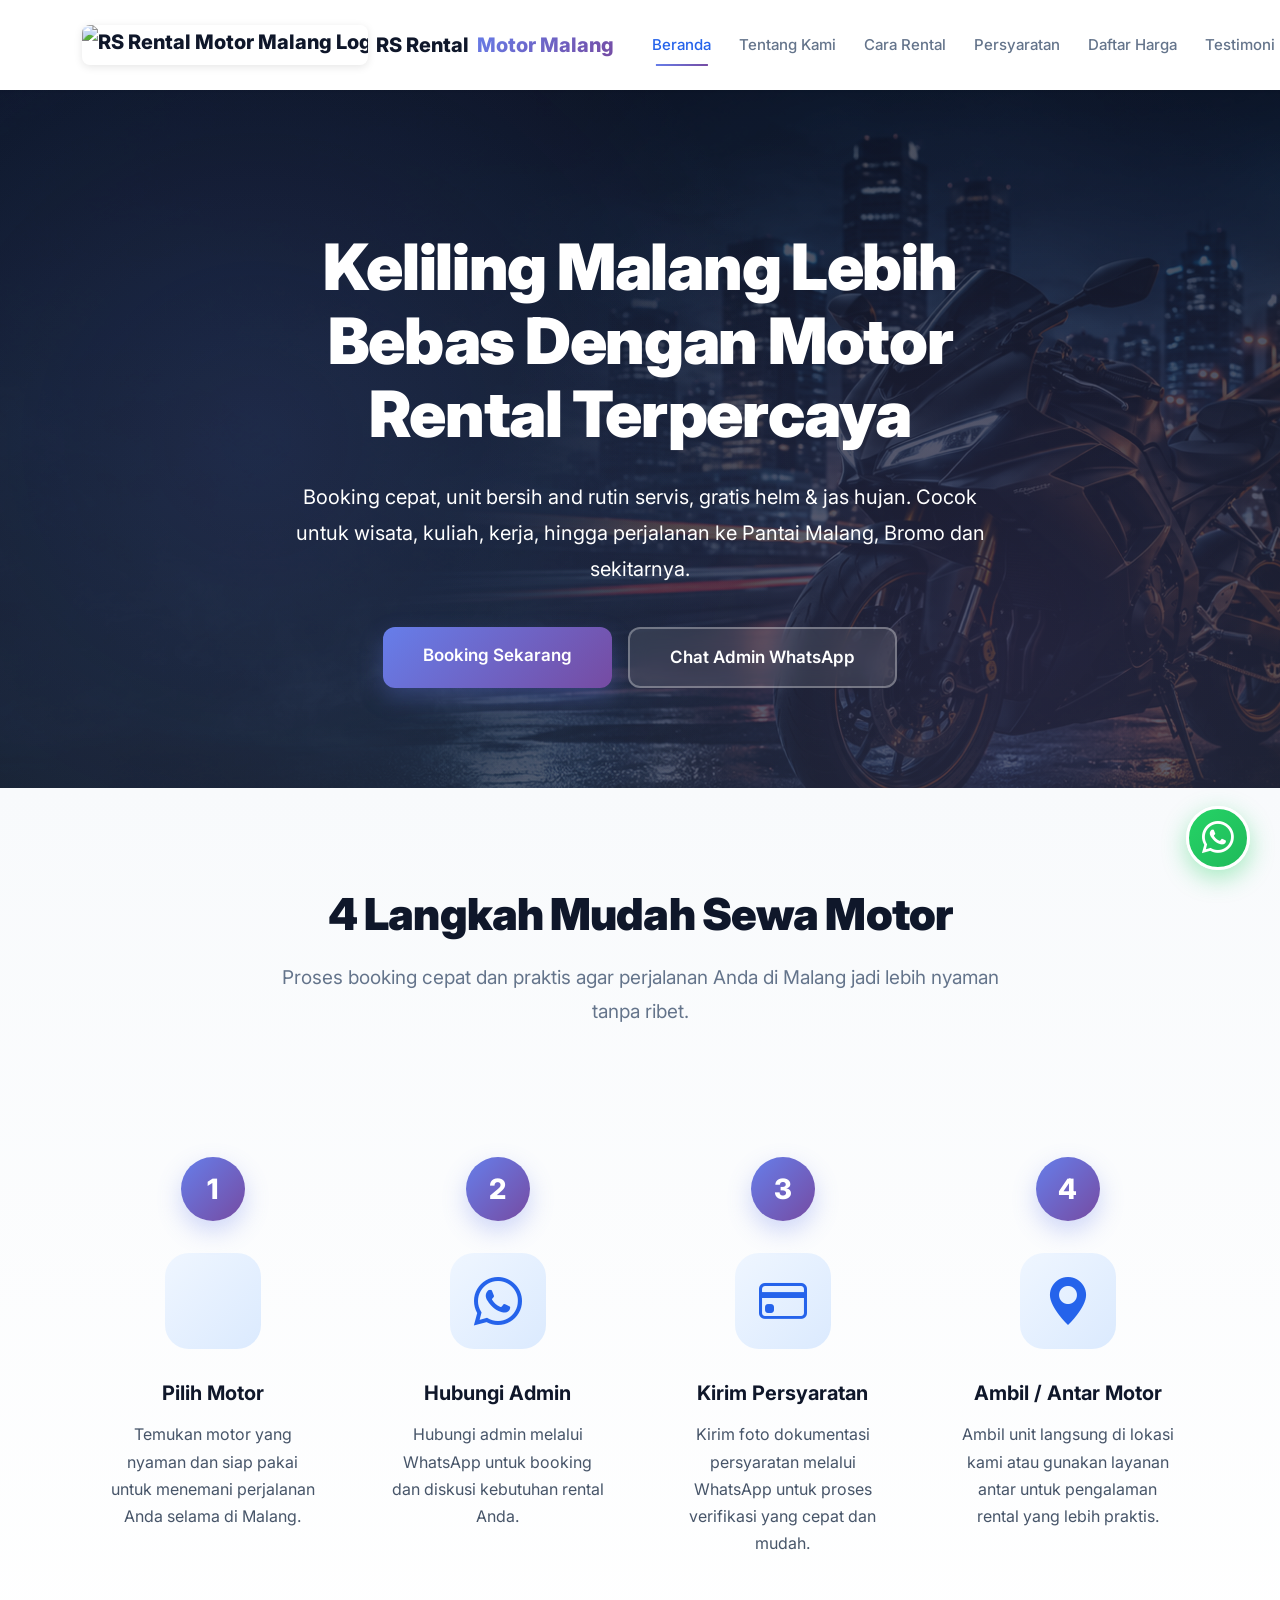
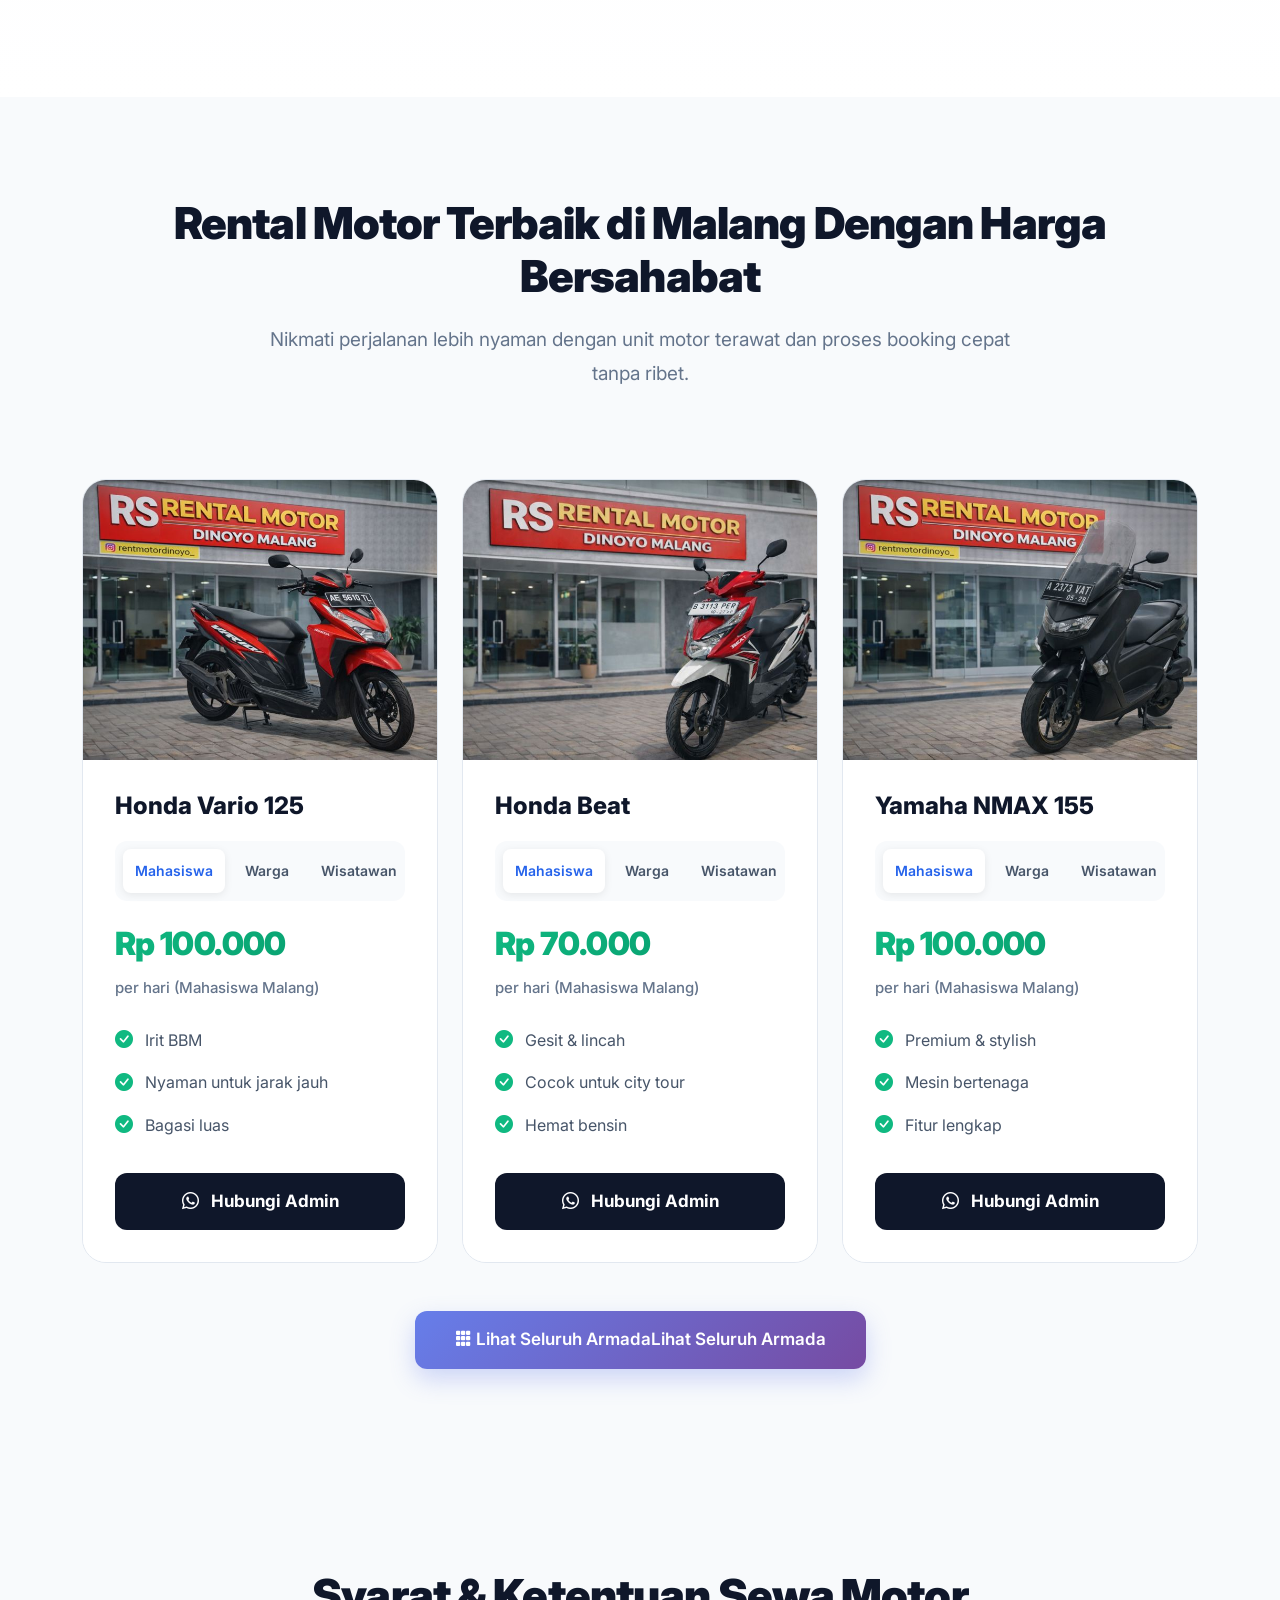
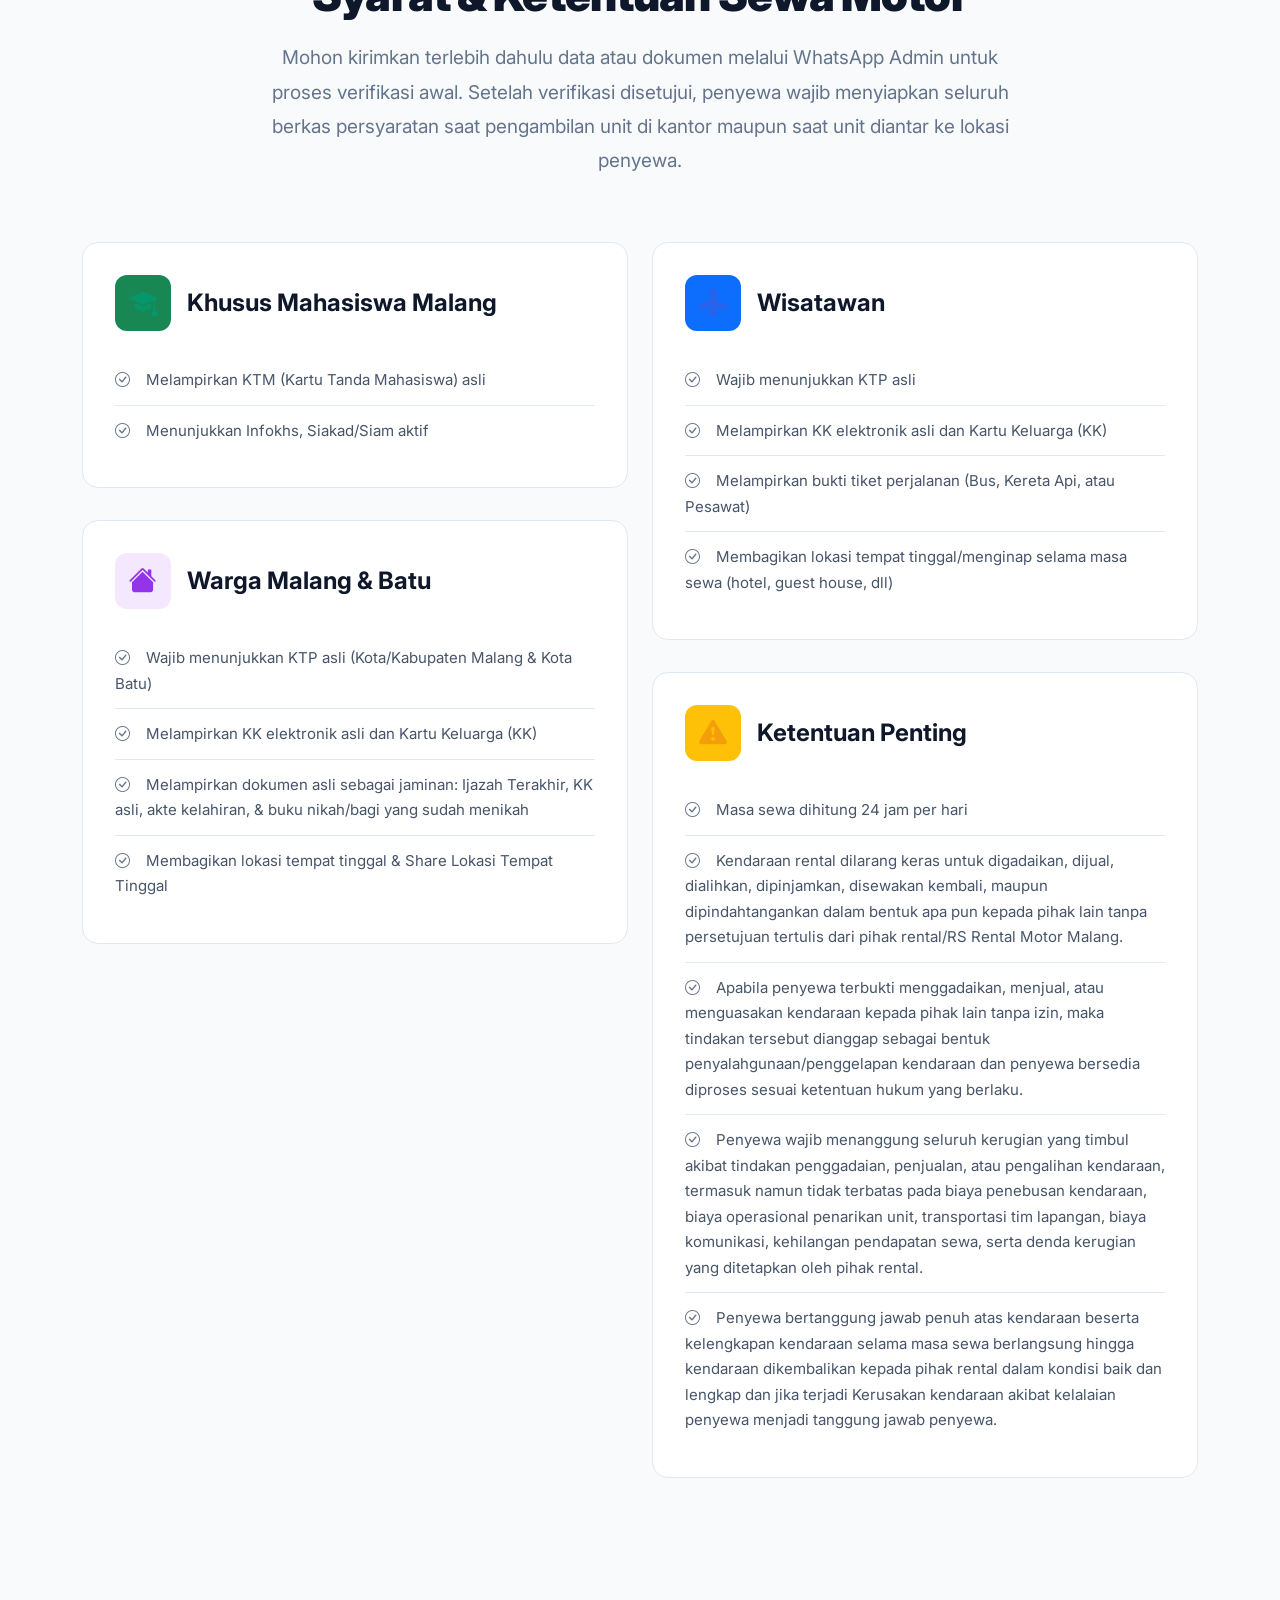
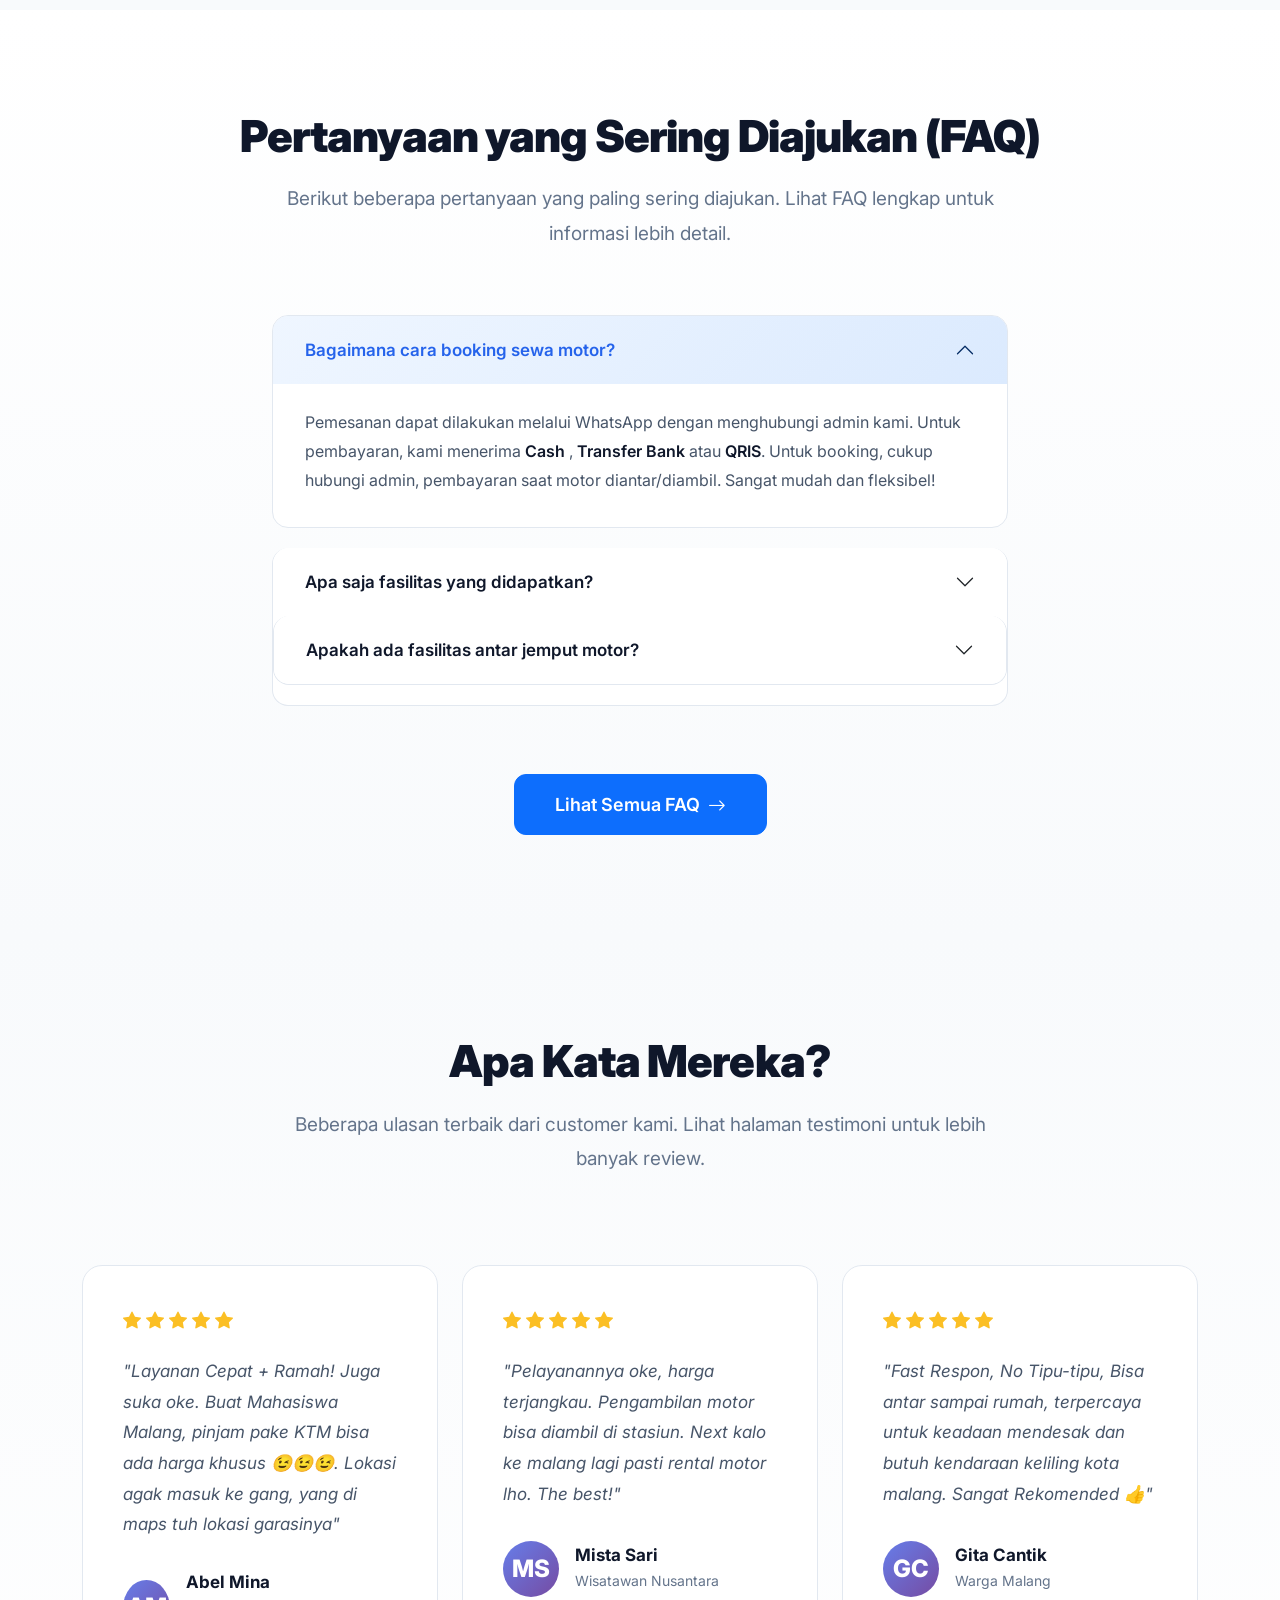
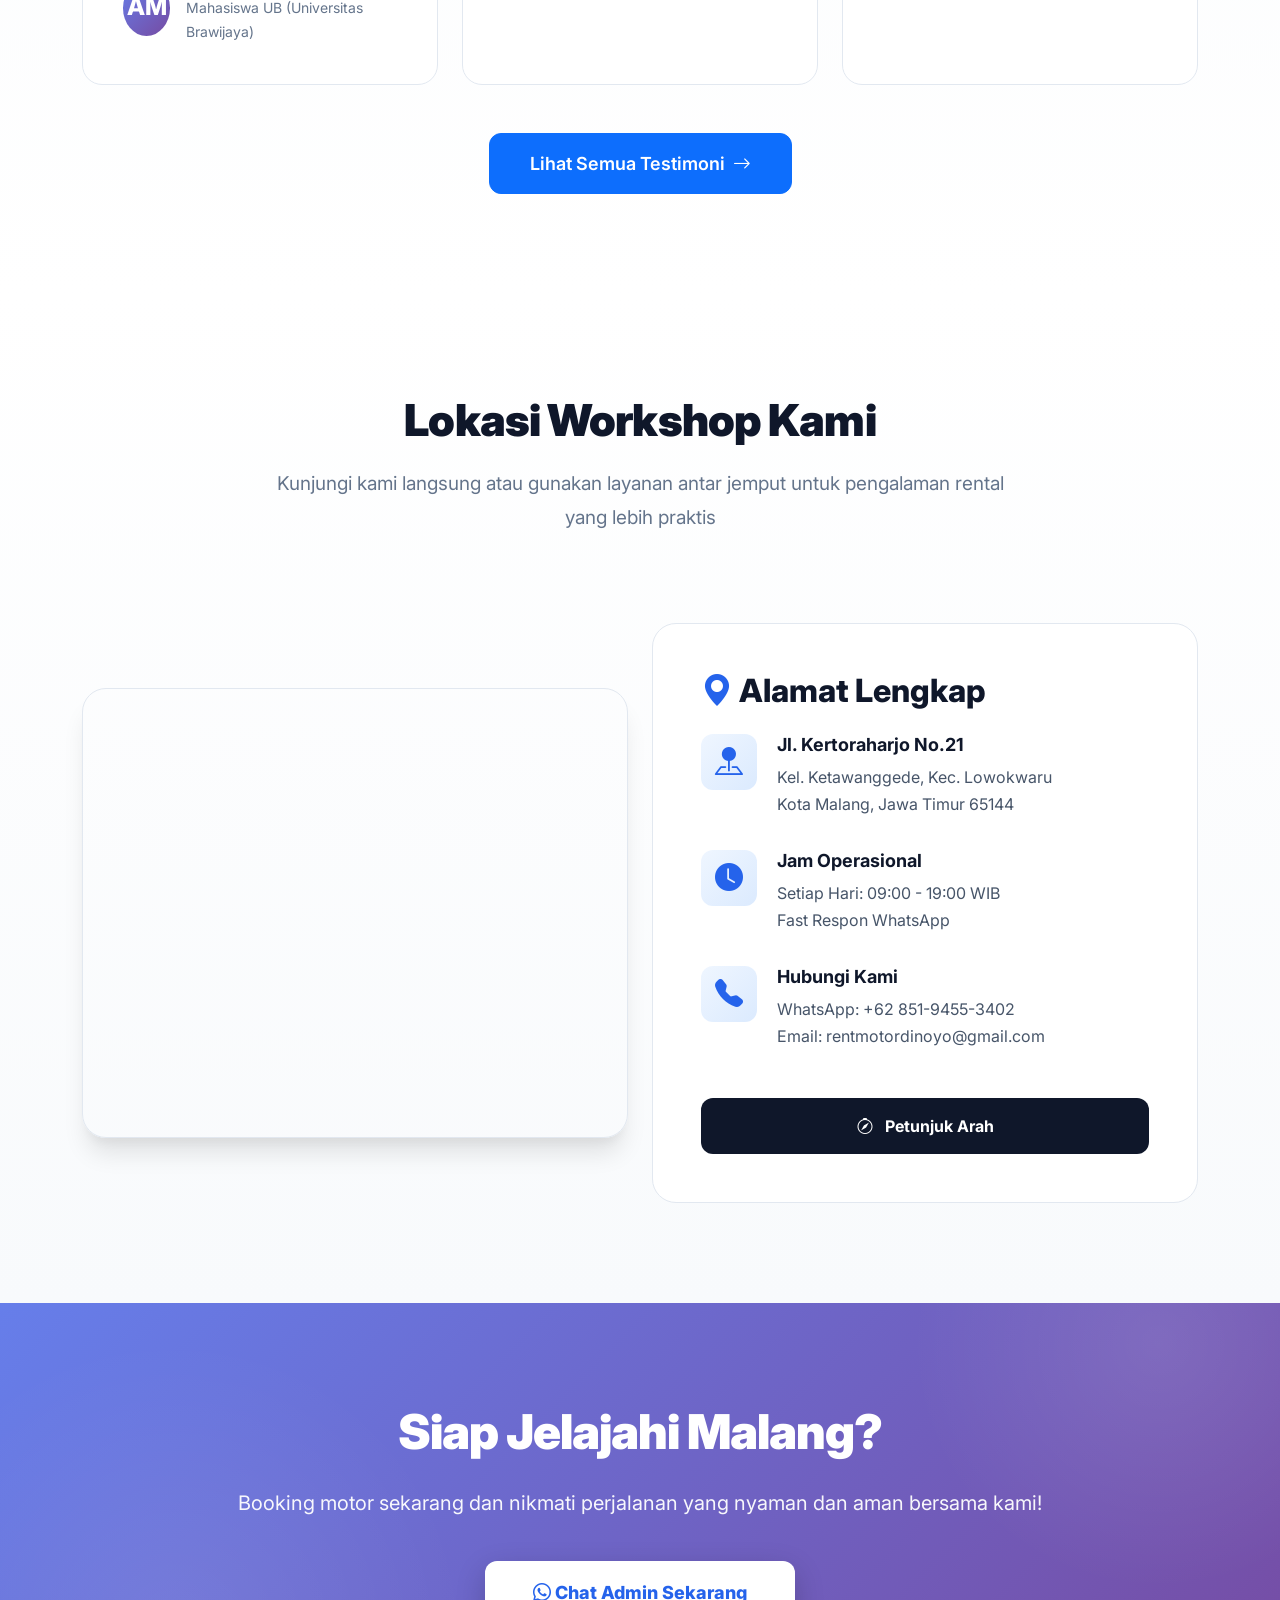
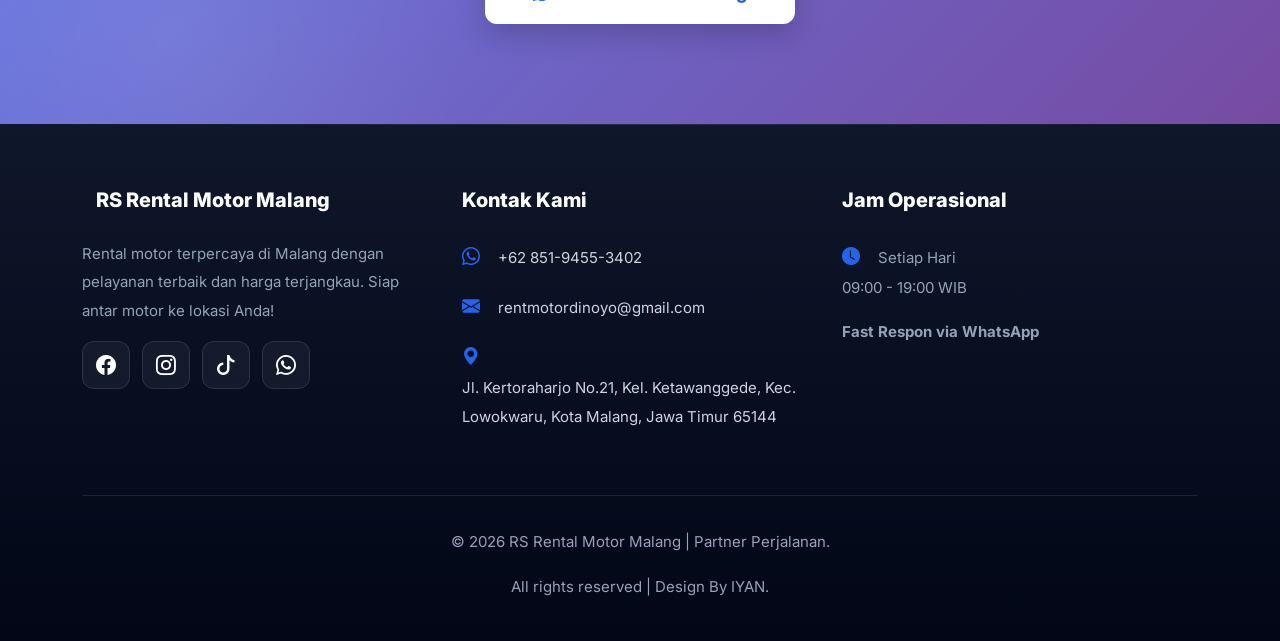
==== commit 6d4cdaf0: "update halaman armada dan update halaman index dan update halaman tentang dan update halaman testimo" ====
--- a/index.html
+++ b/index.html
@@ -10,7 +10,7 @@
     
     <!-- SEO Meta Tags -->
     <title>RS Rental Motor Malang - Sewa Motor Murah & Terpercaya di Malang</title>
-    <meta name="description" content="Rental motor Malang terpercaya dengan harga terjangkau. Sewa Honda Vario, Beat, NMAX untuk keliling Malang. Antar jemput gratis, unit bersih, fast respon.">
+    <meta name="description" content="Rental motor Malang terpercaya dengan harga terjangkau. Sewa Honda Vario, Beat, NMAX untuk keliling Malang. Bisa Antar jemput, unit bersih, fast respon.">
     <meta name="keywords" content="rental motor malang, sewa motor malang, rental motor murah malang, sewa motor harian malang, rental vario malang, rental beat malang, rental nmax malang, rental motor bromo">
     <meta name="author" content="RS Rental Motor Malang">
     <meta name="robots" content="index, follow">
@@ -79,9 +79,9 @@
     </script>
     
     <!-- Favicon -->
-    <link rel="icon" type="image/png" href="https://i.ibb.co.com/ZzjVpQth/Logo-Pavicon.png">
-    <link rel="shortcut icon" type="image/png" href="https://i.ibb.co.com/ZzjVpQth/Logo-Pavicon.png">
-    <link rel="apple-touch-icon" href="https://i.ibb.co.com/ZzjVpQth/Logo-Pavicon.png">
+    <link rel="icon" type="image/png" href="https://i.ibb.co.com/kgCFz6DF/Logo-RS.jpg">
+    <link rel="shortcut icon" type="image/png" href="https://i.ibb.co.com/kgCFz6DF/Logo-RS.jpg">
+    <link rel="apple-touch-icon" href="https://i.ibb.co.com/kgCFz6DF/Logo-RS.jpg">
     
     <!-- Favicon -->
     <link rel="icon" type="image/png" href="assets/img/Hero.png">
@@ -164,6 +164,13 @@
             white-space: nowrap;
         }
         
+        .navbar-brand img {
+            height: 40px;
+            border-radius: 8px;
+            object-fit: cover;
+            box-shadow: 0 2px 8px rgba(0,0,0,0.1);
+        }
+        
         .navbar-brand:hover {
             transform: translateY(-2px);
         }
@@ -1657,7 +1664,8 @@
     <nav class="navbar navbar-expand-lg sticky-top">
         <div class="container">
             <a class="navbar-brand" href="#">
-                <i class="bi bi-motorcycle"></i> RS Rental <span class="text-primary">Motor Malang</span>
+                <img src="https://i.ibb.co.com/kgCFz6DF/Logo-RS.jpg" alt="RS Rental Motor Malang Logo">
+                RS Rental <span class="text-primary">Motor Malang</span>
             </a>
             <button class="navbar-toggler" type="button" data-bs-toggle="collapse" data-bs-target="#navbarNav">
                 <span class="navbar-toggler-icon"></span>
@@ -2053,7 +2061,7 @@
                             </h2>
                             <div id="faq3" class="accordion-collapse collapse" data-bs-parent="#faqAccordion">
                                 <div class="accordion-body">
-                                    Ya, kami menyediakan jasa antar jemput armada langsung ke lokasi Anda <strong>(Stasiun Malang, hotel, kost, atau penginapan) di area Malang & Batu</strong>. Silakan diskusikan kebutuhan antar jemput dengan admin kami saat proses booking untuk penyesuaian tarif kurir jika berada di luar zona jangkauan gratis kami.
+                                    Ya, kami menyediakan jasa antar jemput armada langsung ke lokasi Anda <strong>(Stasiun Malang, hotel, kost, atau penginapan) di area Malang & Batu</strong>. Silakan diskusikan kebutuhan antar jemput dengan admin kami saat proses booking untuk penyesuaian tarif kurir kami.
                                 </div>
                             </div>
                         </div>
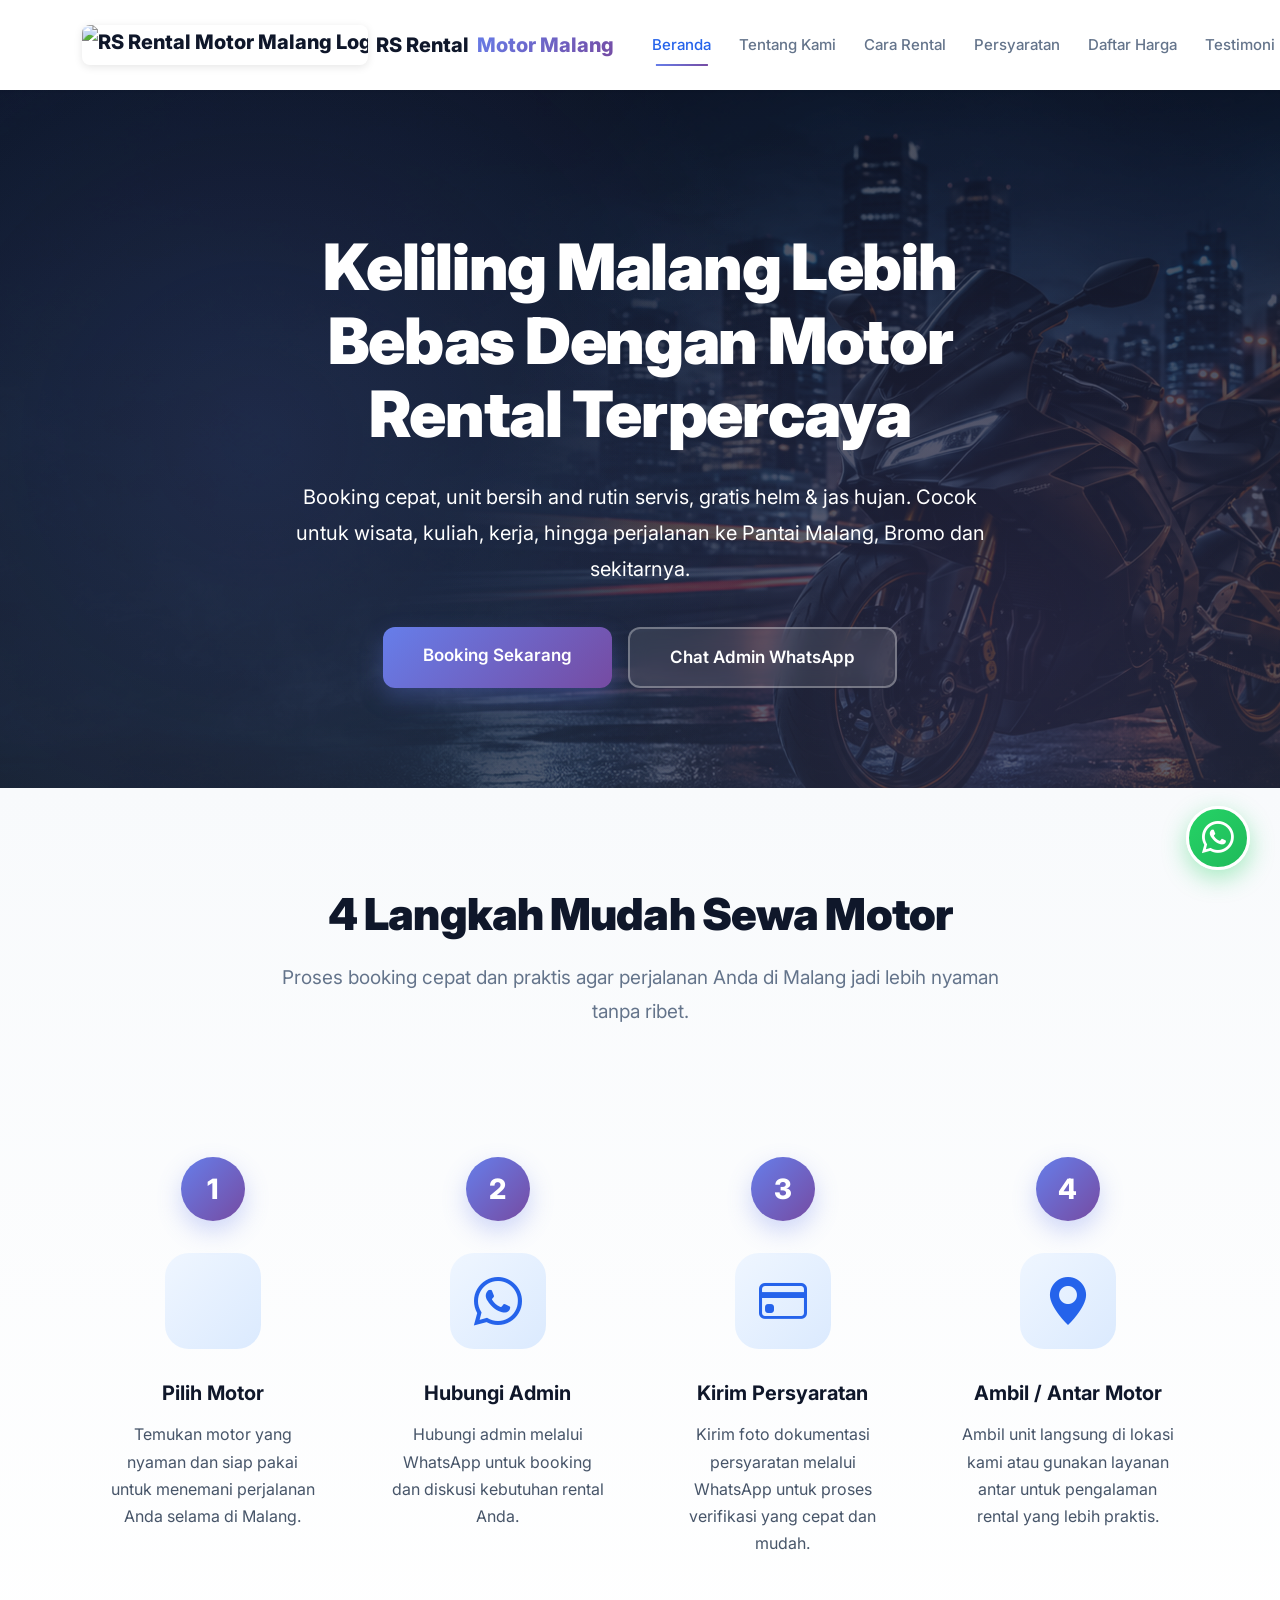
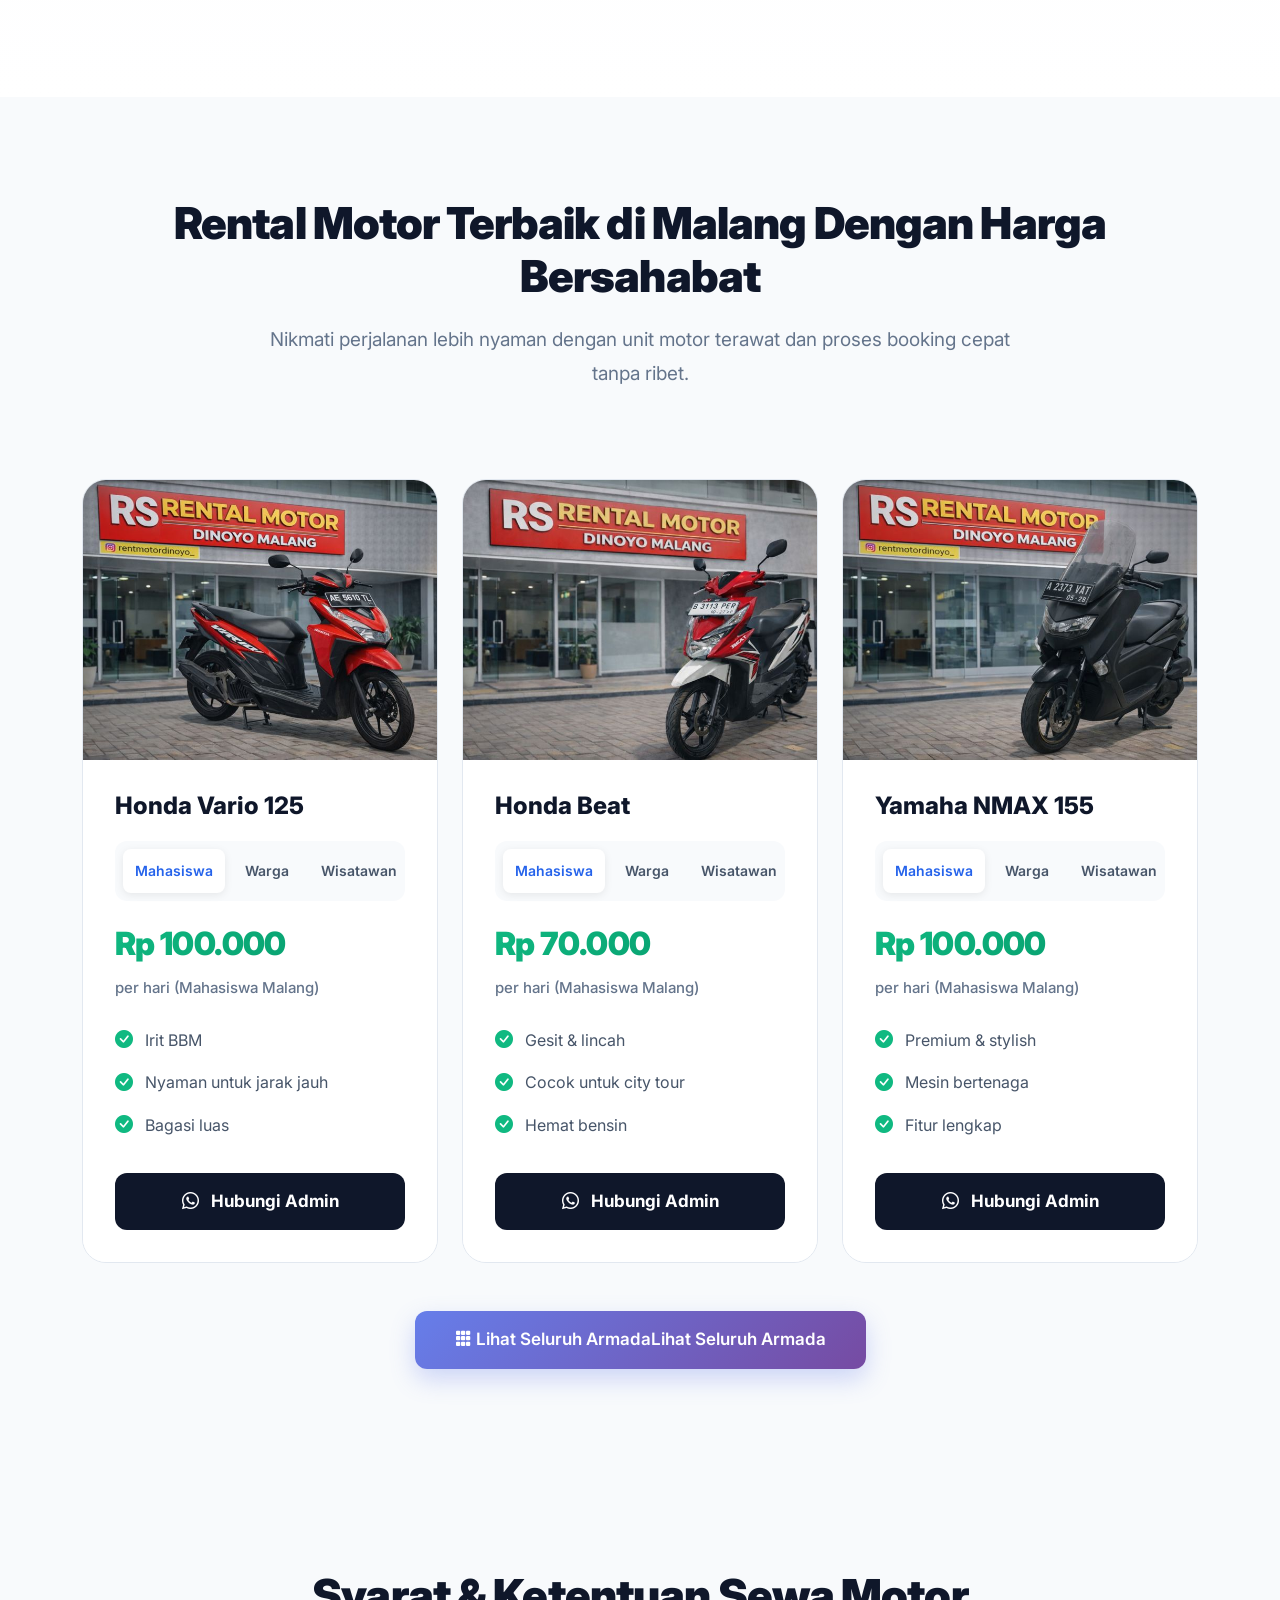
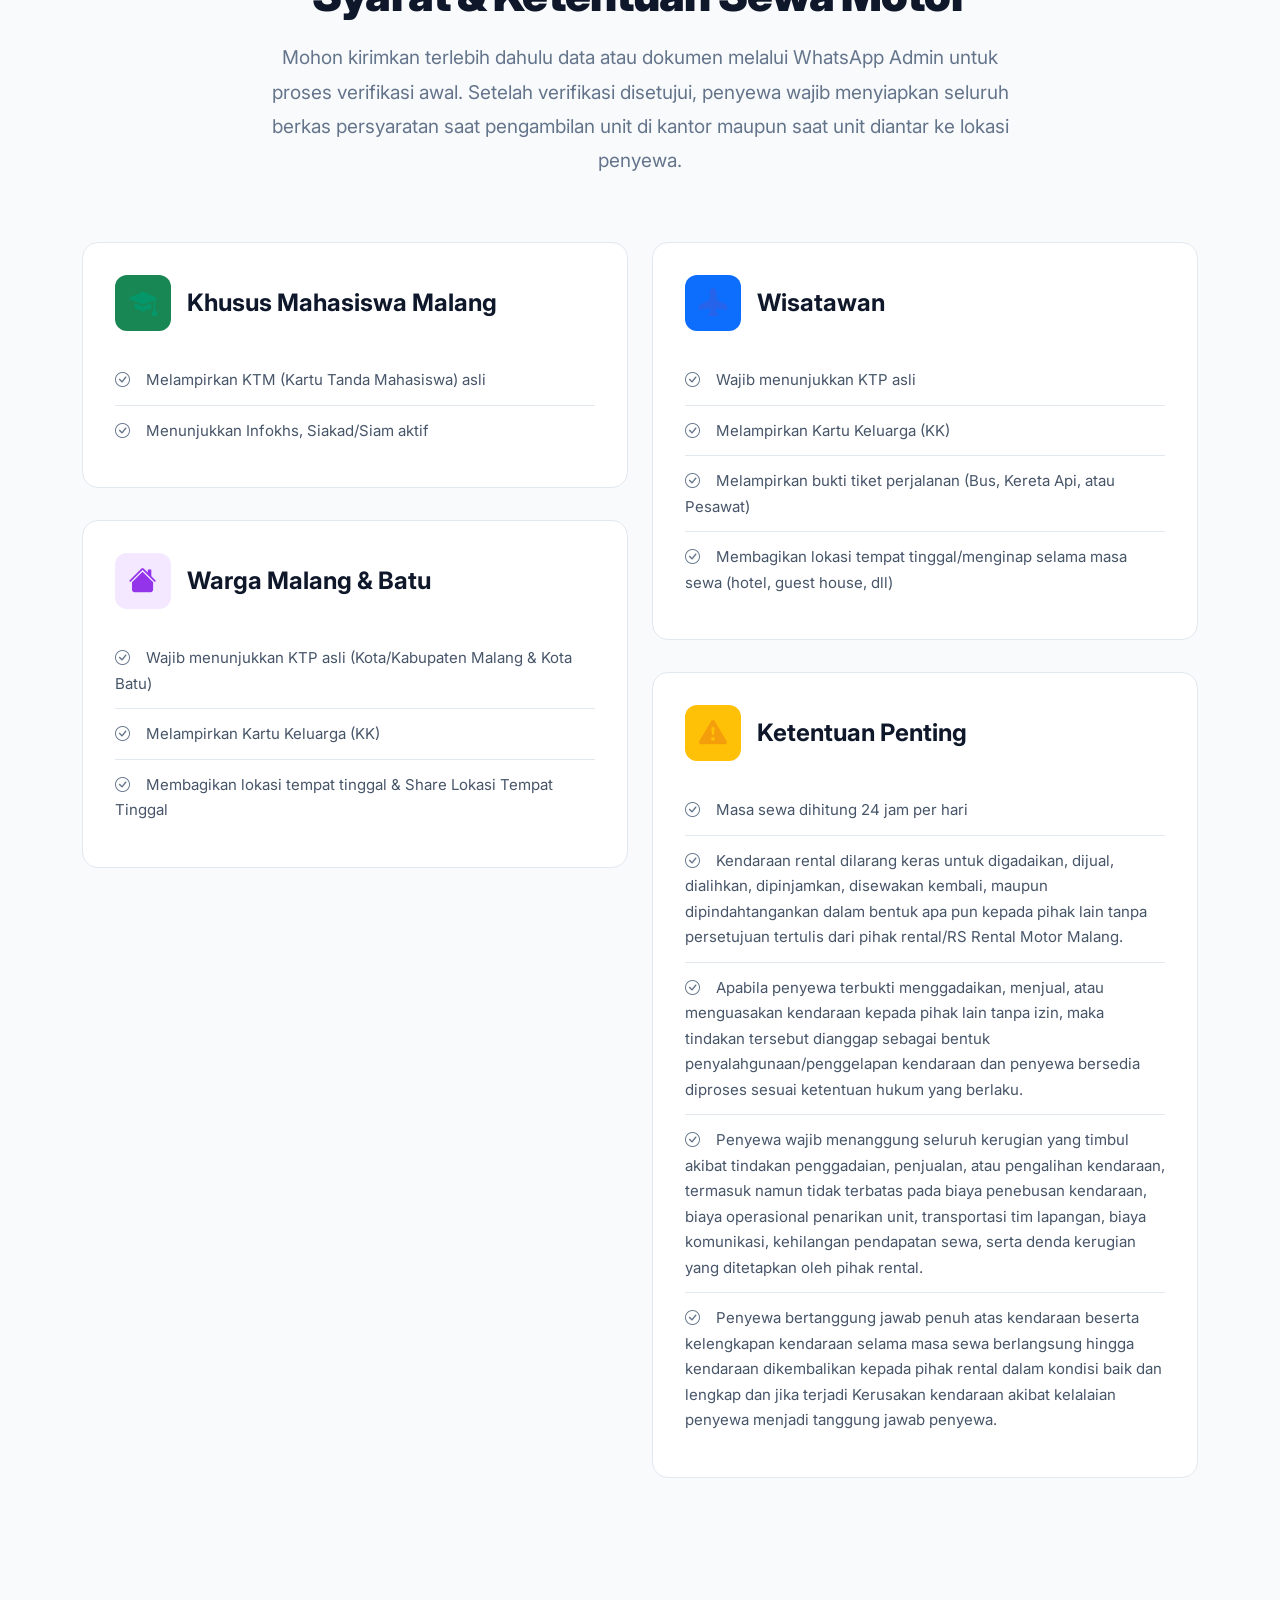
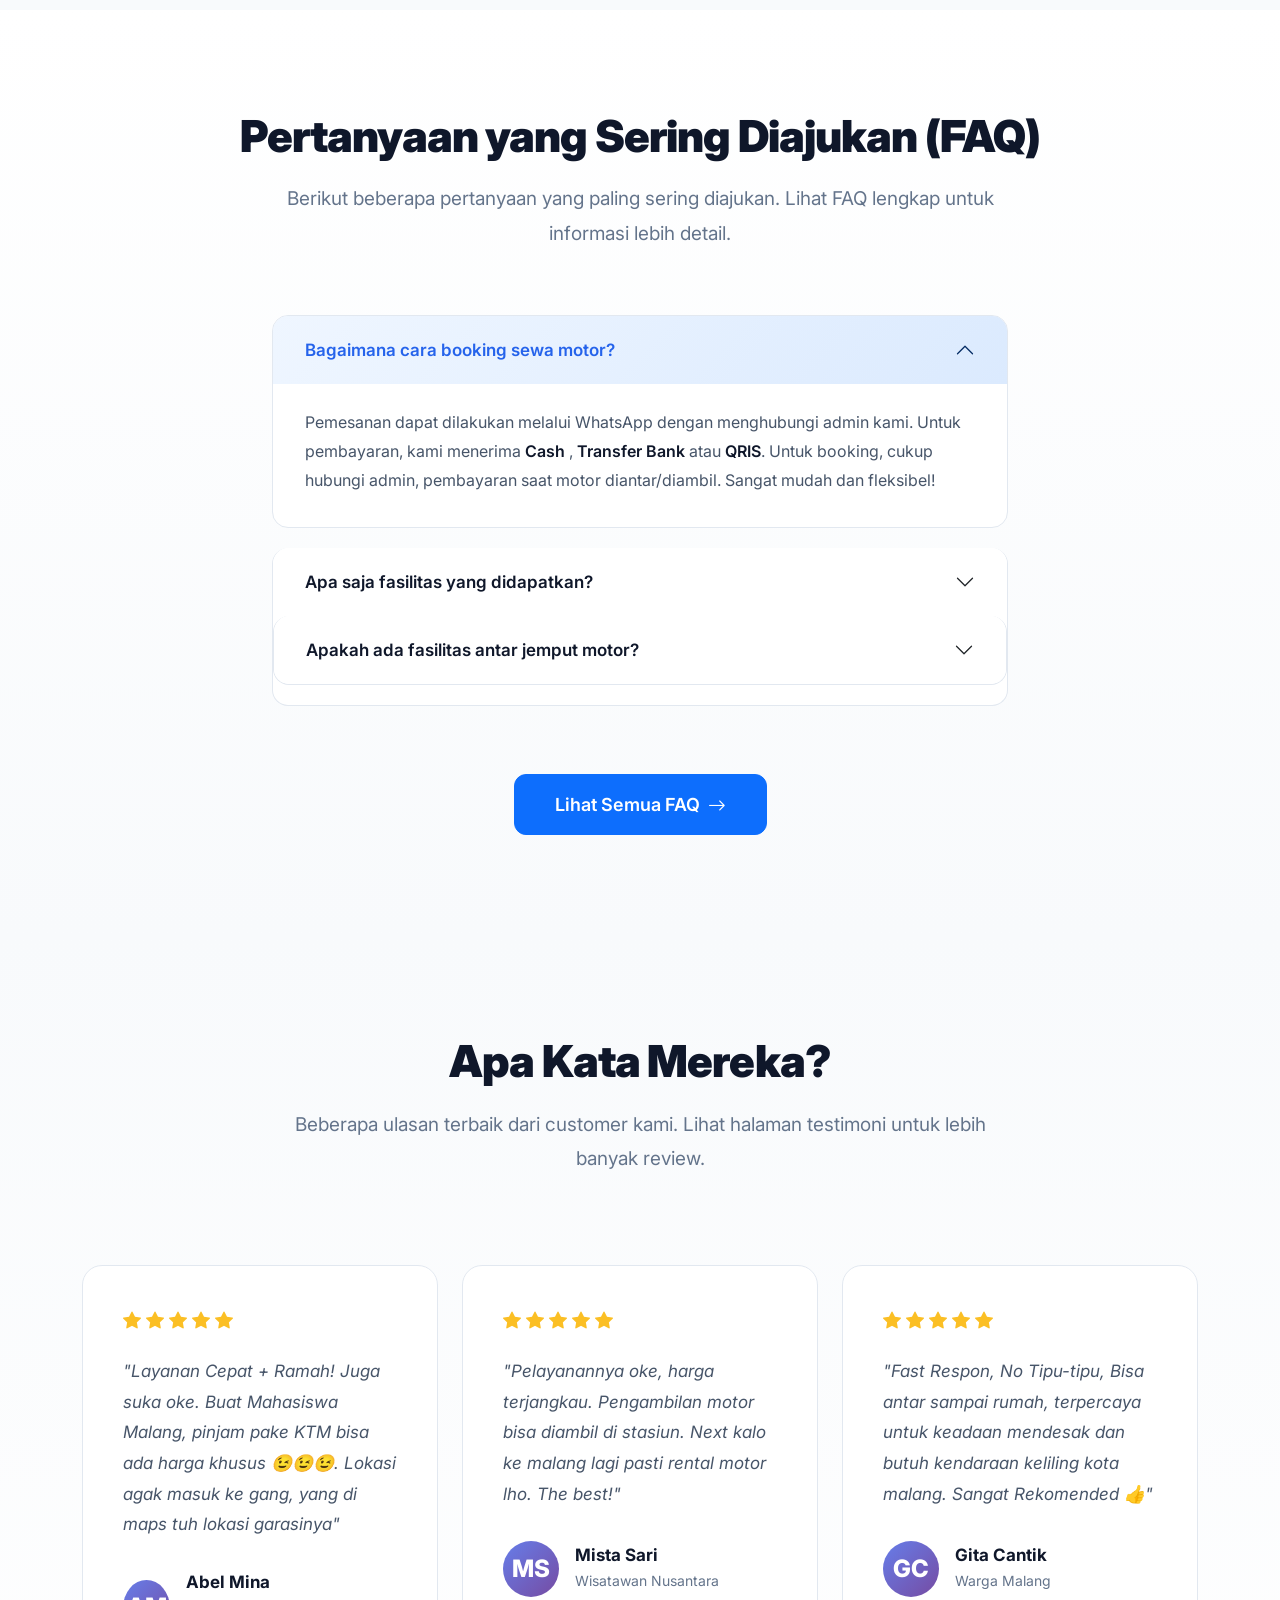
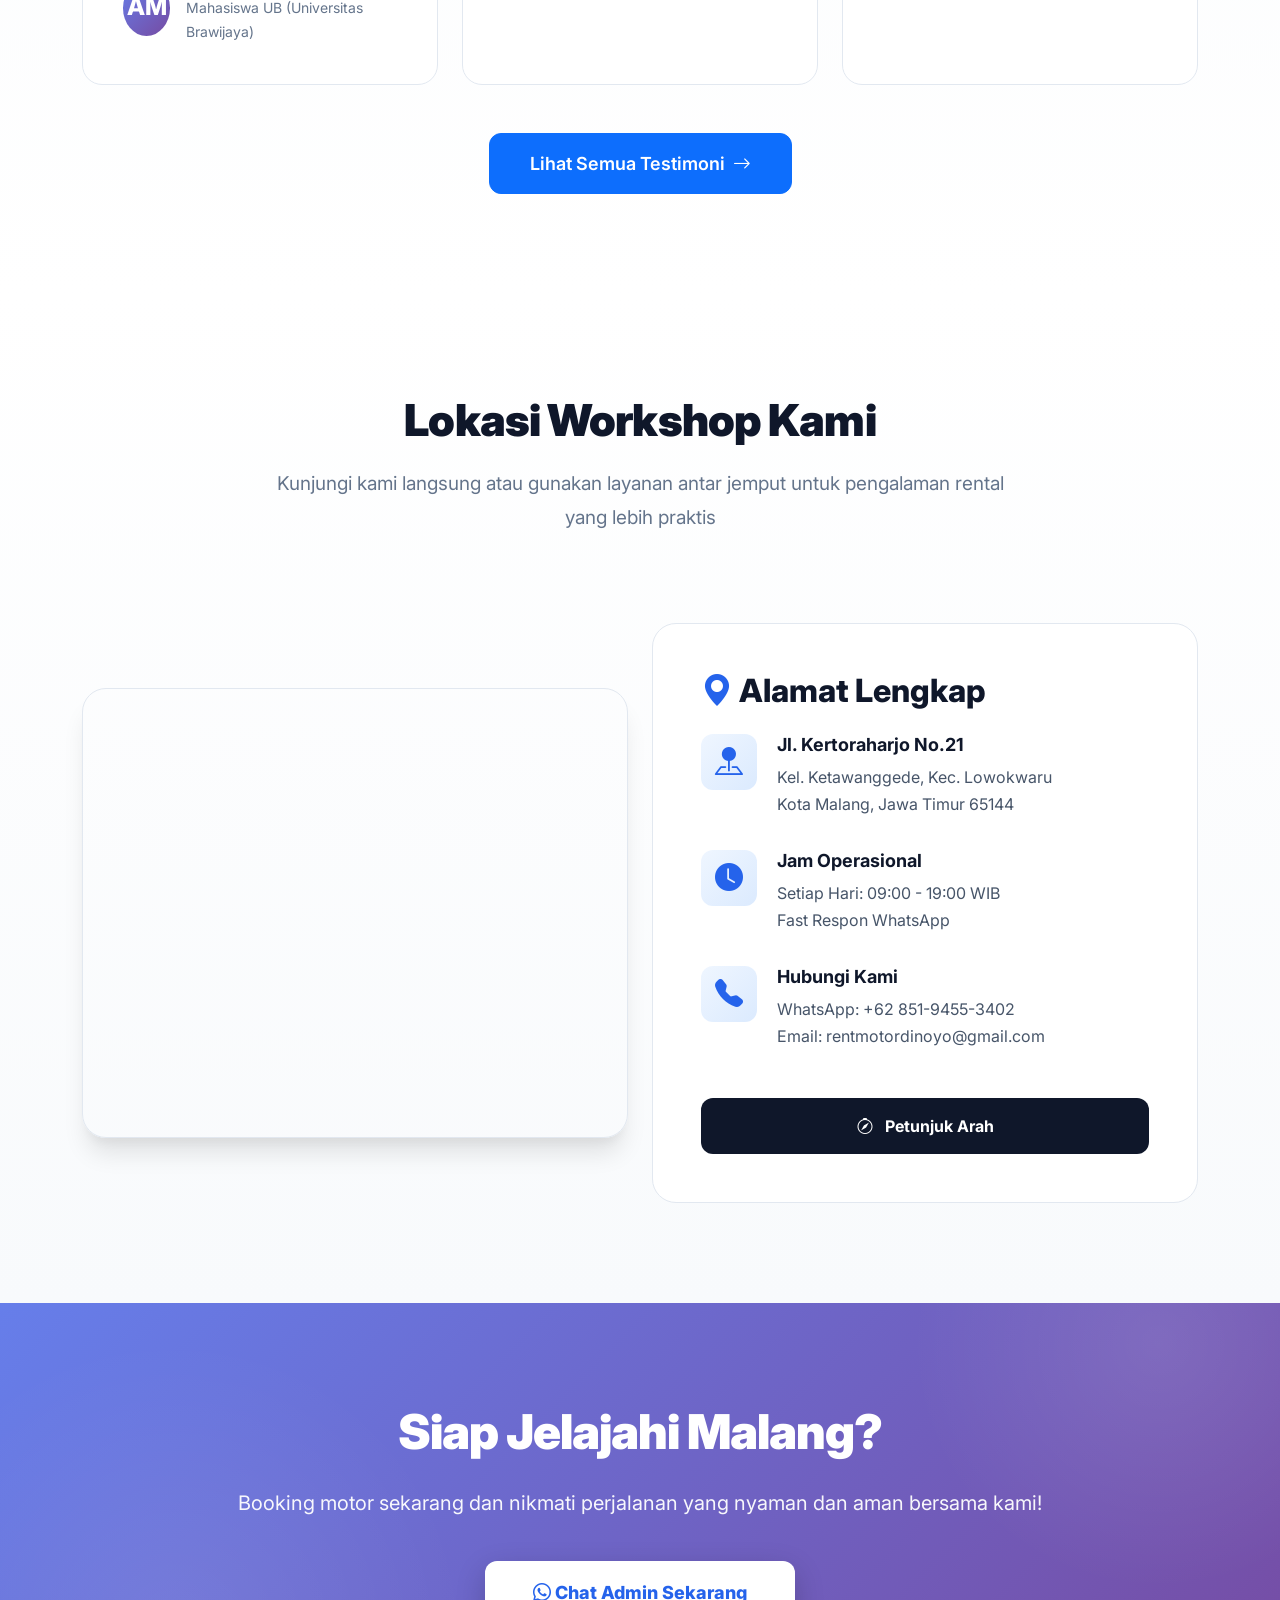
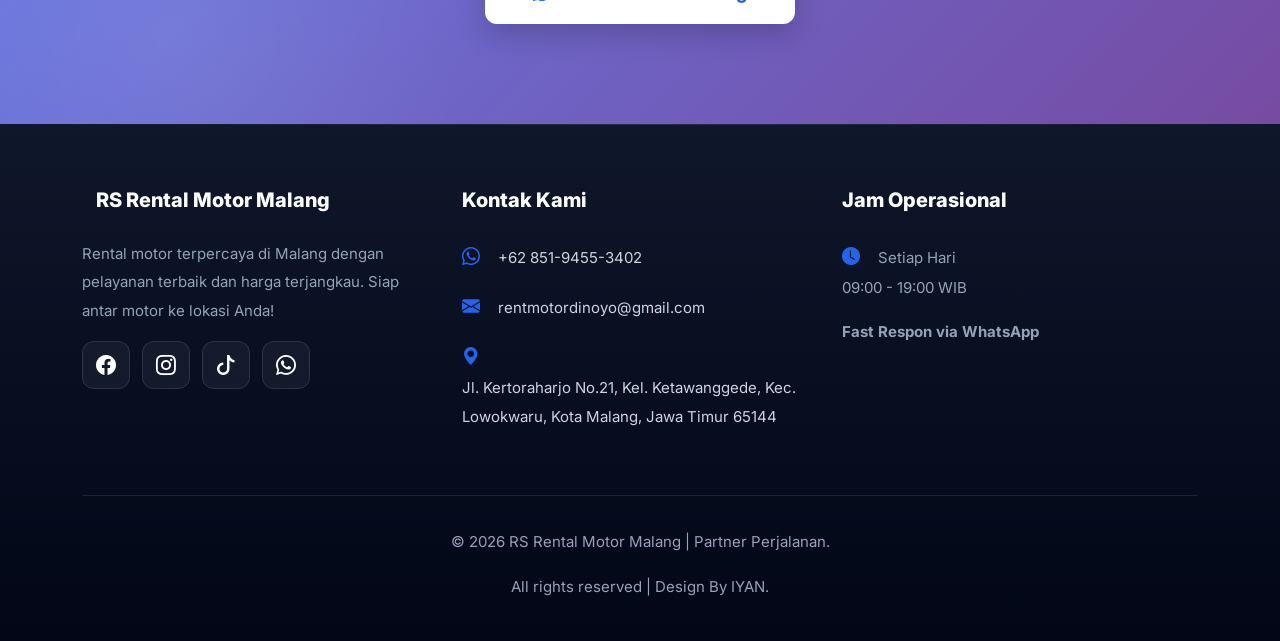
==== commit 72e72360: "update halaman armada dan update halaman index dan update halaman tentang dan update halaman testimo" ====
--- a/index.html
+++ b/index.html
@@ -79,9 +79,9 @@
     </script>
     
     <!-- Favicon -->
-    <link rel="icon" type="image/png" href="https://i.ibb.co.com/kgCFz6DF/Logo-RS.jpg">
+    <link rel="icon" type="image/png" href="/assets/img/favicon.png">
     <link rel="shortcut icon" type="image/png" href="https://i.ibb.co.com/kgCFz6DF/Logo-RS.jpg">
-    <link rel="apple-touch-icon" href="https://i.ibb.co.com/kgCFz6DF/Logo-RS.jpg">
+    <link rel="apple-touch-icon" href="/assets/img/favicon.png">
     
     <!-- Favicon -->
     <link rel="icon" type="image/png" href="assets/img/Hero.png">
@@ -1975,8 +1975,8 @@
                         </div>
                         <ul class="syarat-list">
                             <li><i class="bi bi-check-circle"></i> Wajib menunjukkan KTP asli (Kota/Kabupaten Malang & Kota Batu)</li>
-                            <li><i class="bi bi-check-circle"></i> Melampirkan KK elektronik asli dan Kartu Keluarga (KK)</li>
-                            <li><i class="bi bi-check-circle"></i> Melampirkan dokumen asli sebagai jaminan: Ijazah Terakhir, KK asli, akte kelahiran, & buku nikah/bagi yang sudah menikah</li>
+                            <li><i class="bi bi-check-circle"></i> Melampirkan Kartu Keluarga (KK)</li>
+                          <!--  <li><i class="bi bi-check-circle"></i> Melampirkan dokumen asli sebagai jaminan: Ijazah Terakhir, KK asli, akte kelahiran, & buku nikah/bagi yang sudah menikah</li> -->
                           <li><i class="bi bi-check-circle"></i> Membagikan lokasi tempat tinggal & Share Lokasi Tempat Tinggal</li>
                         </ul>
                     </div>
@@ -1992,7 +1992,7 @@
                         </div>
                         <ul class="syarat-list">
                             <li><i class="bi bi-check-circle"></i> Wajib menunjukkan KTP asli</li>
-                            <li><i class="bi bi-check-circle"></i> Melampirkan KK elektronik asli dan Kartu Keluarga (KK)</li>
+                            <li><i class="bi bi-check-circle"></i> Melampirkan Kartu Keluarga (KK)</li>
                             <li><i class="bi bi-check-circle"></i> Melampirkan bukti tiket perjalanan (Bus, Kereta Api, atau Pesawat)</li>
                             <li><i class="bi bi-check-circle"></i> Membagikan lokasi tempat tinggal/menginap selama masa sewa (hotel, guest house, dll)</li>
                         <!--    <li><i class="bi bi-check-circle"></i> Berberda membagikan lokasi tempat menginap selama masa sewa</li> -->
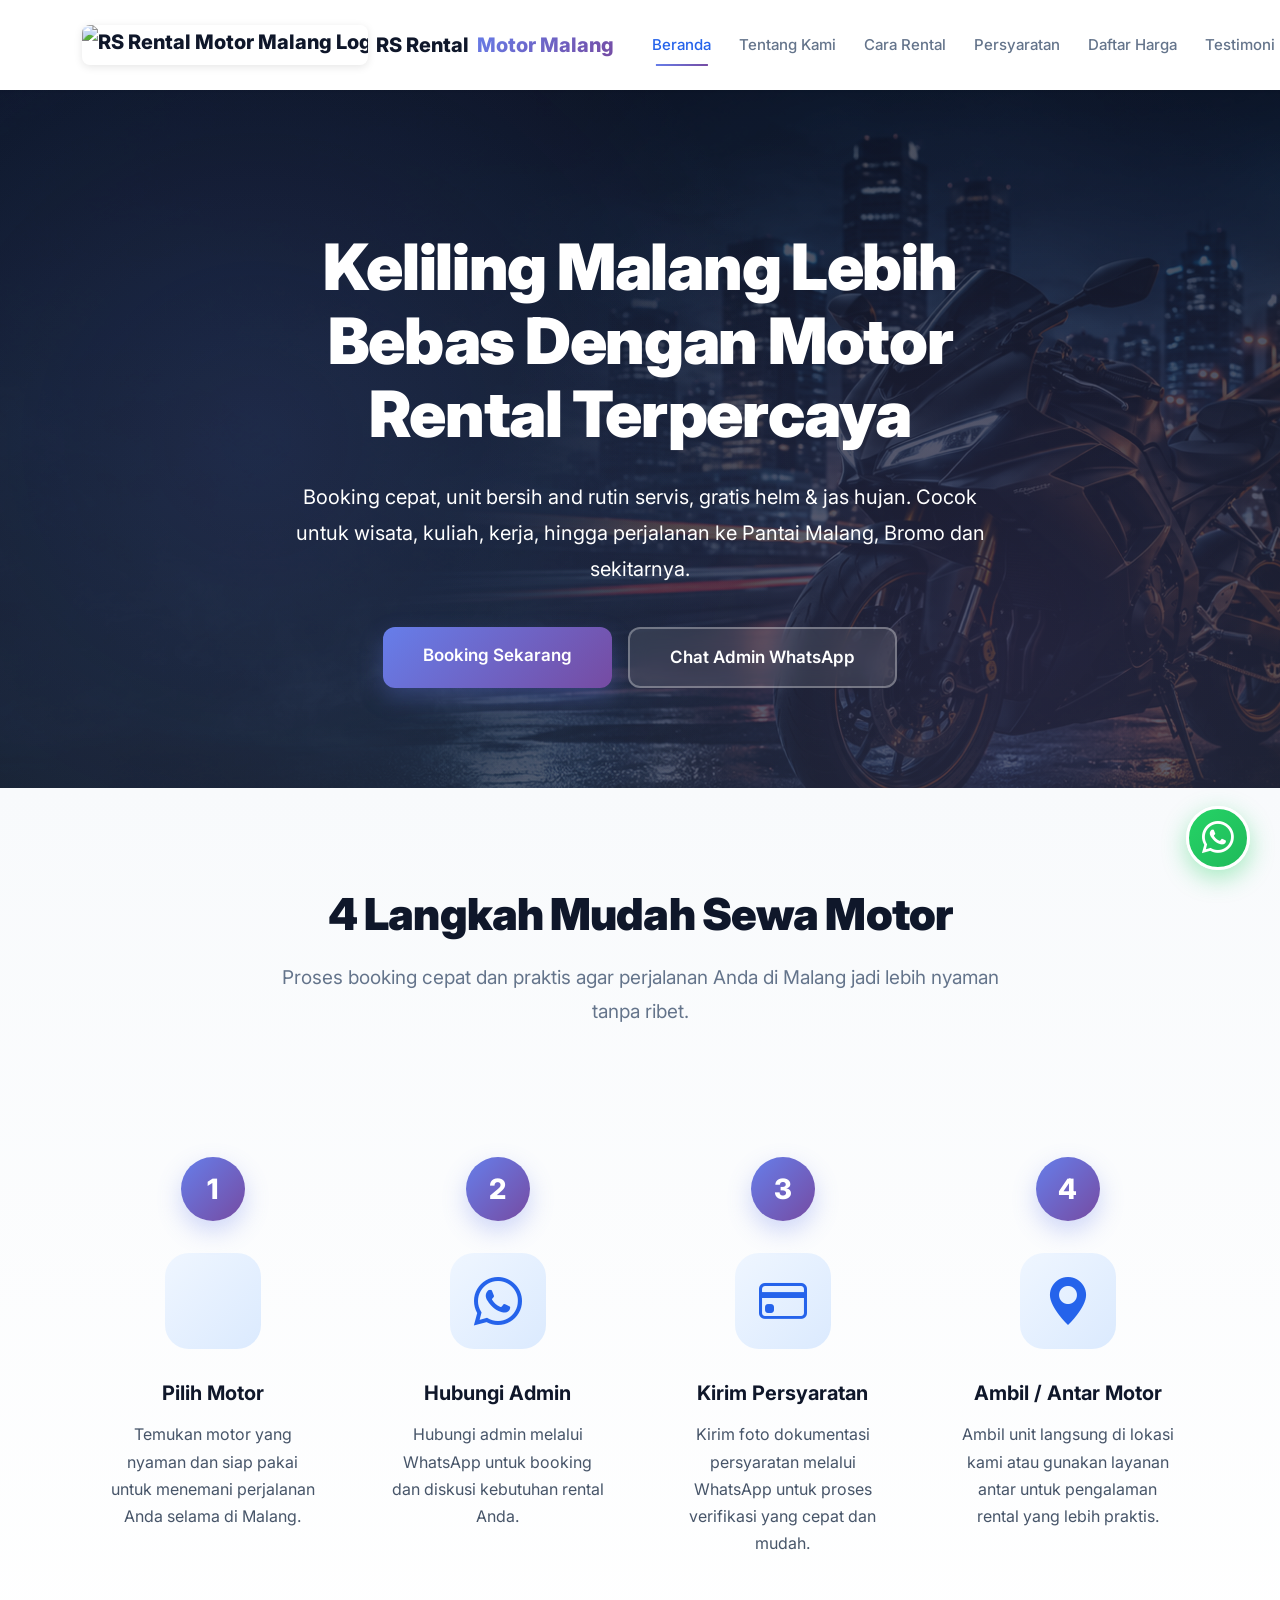
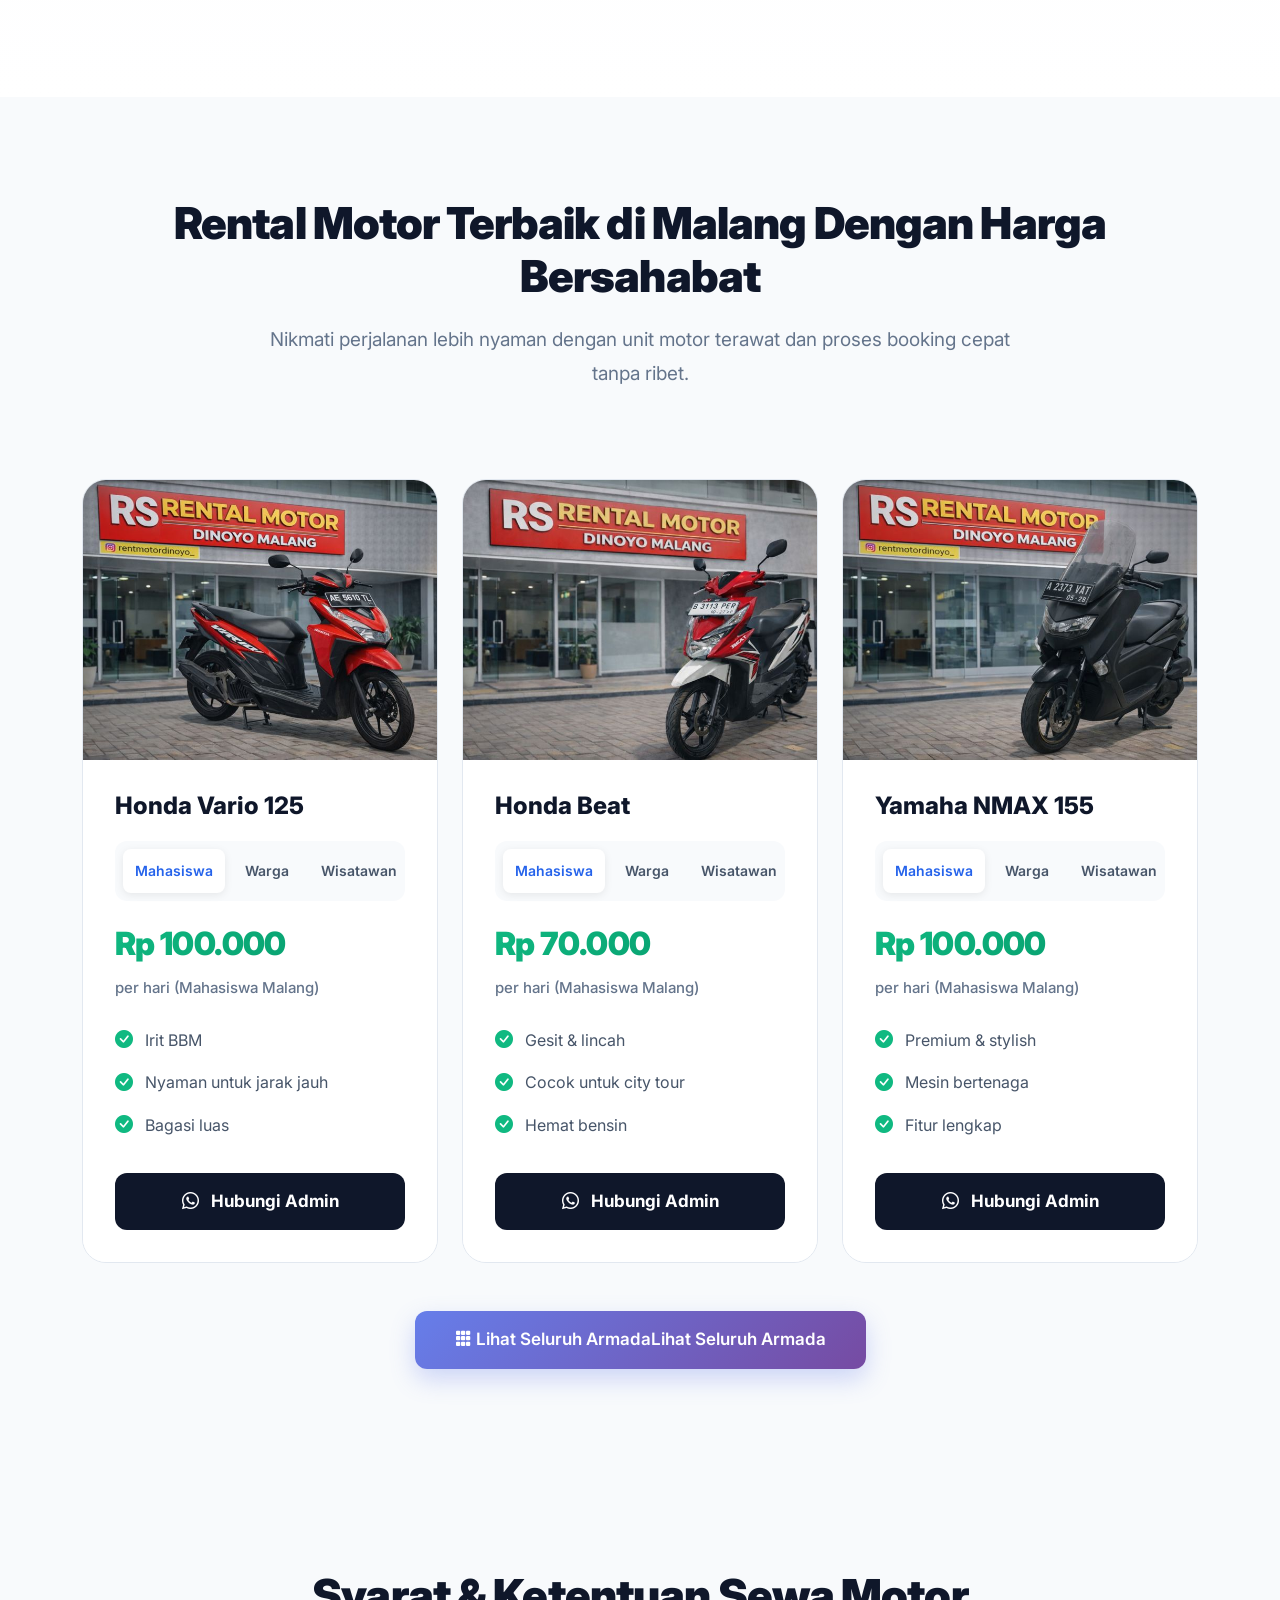
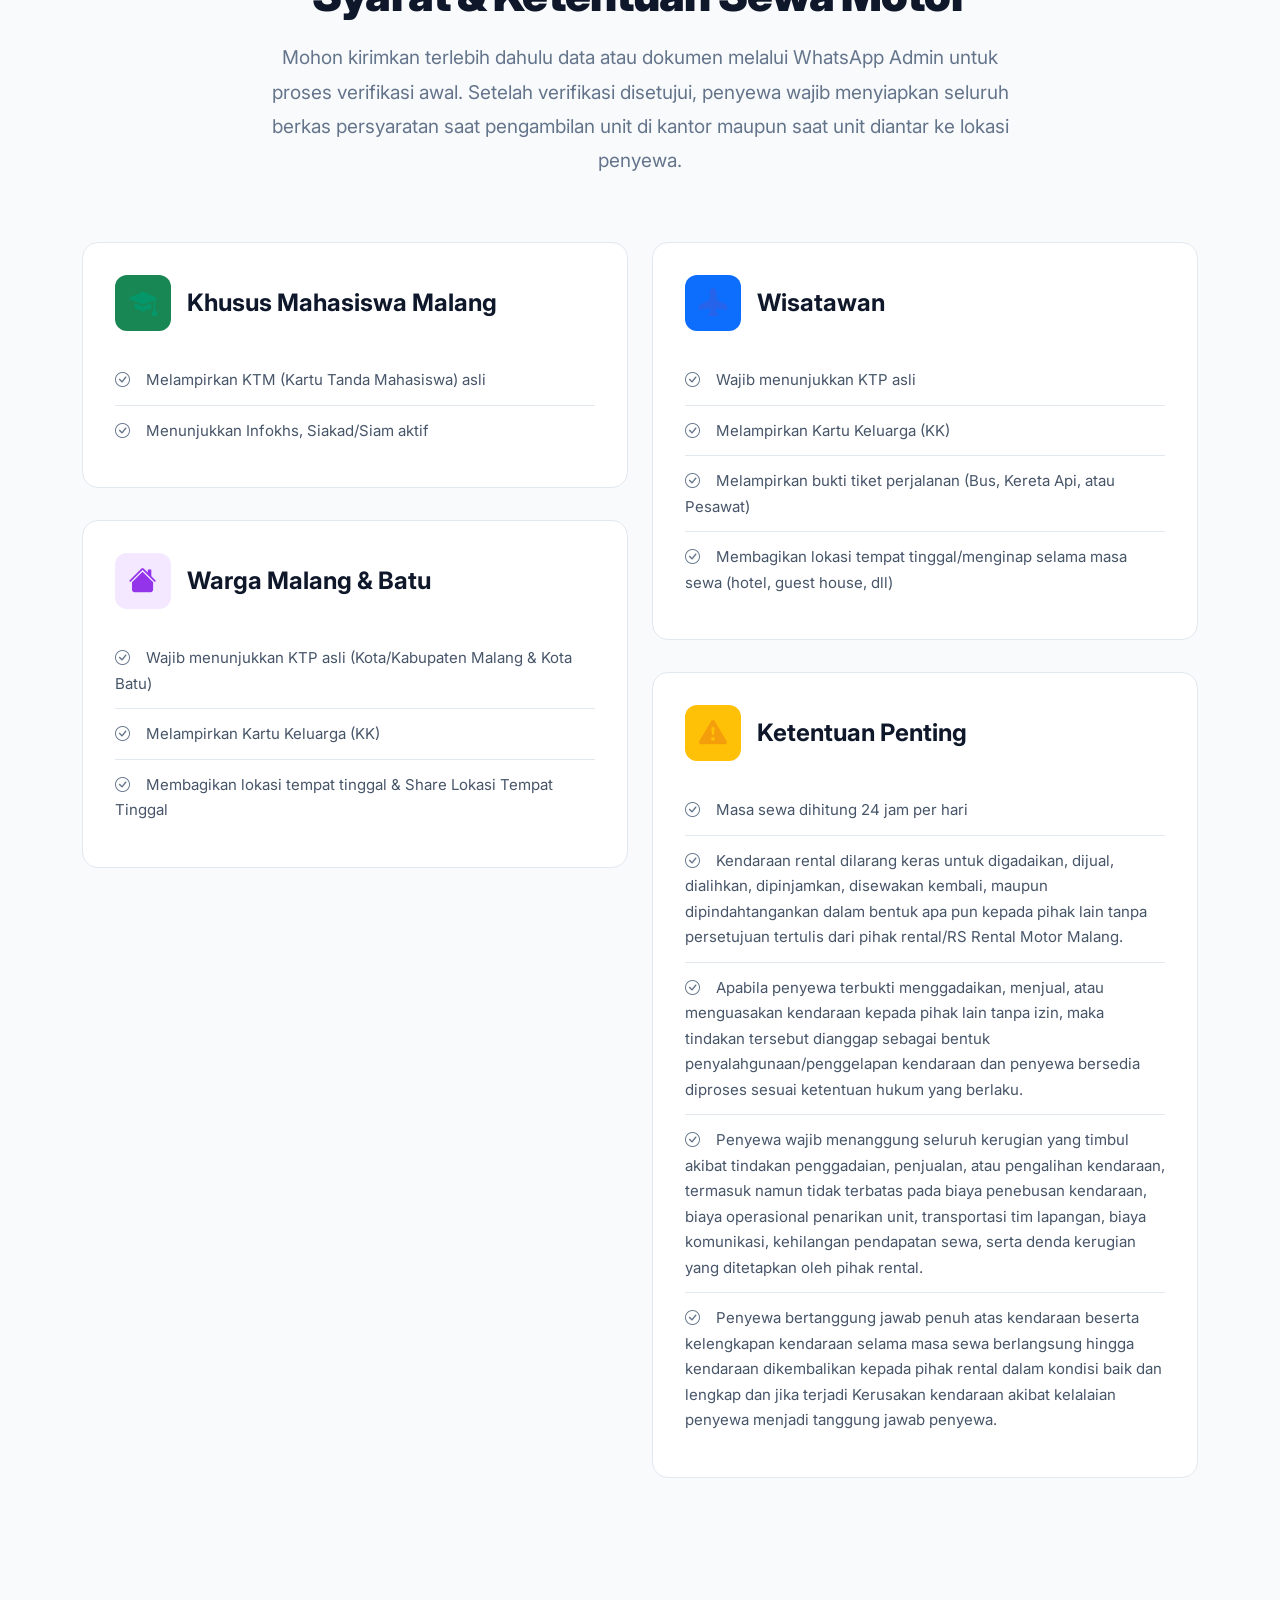
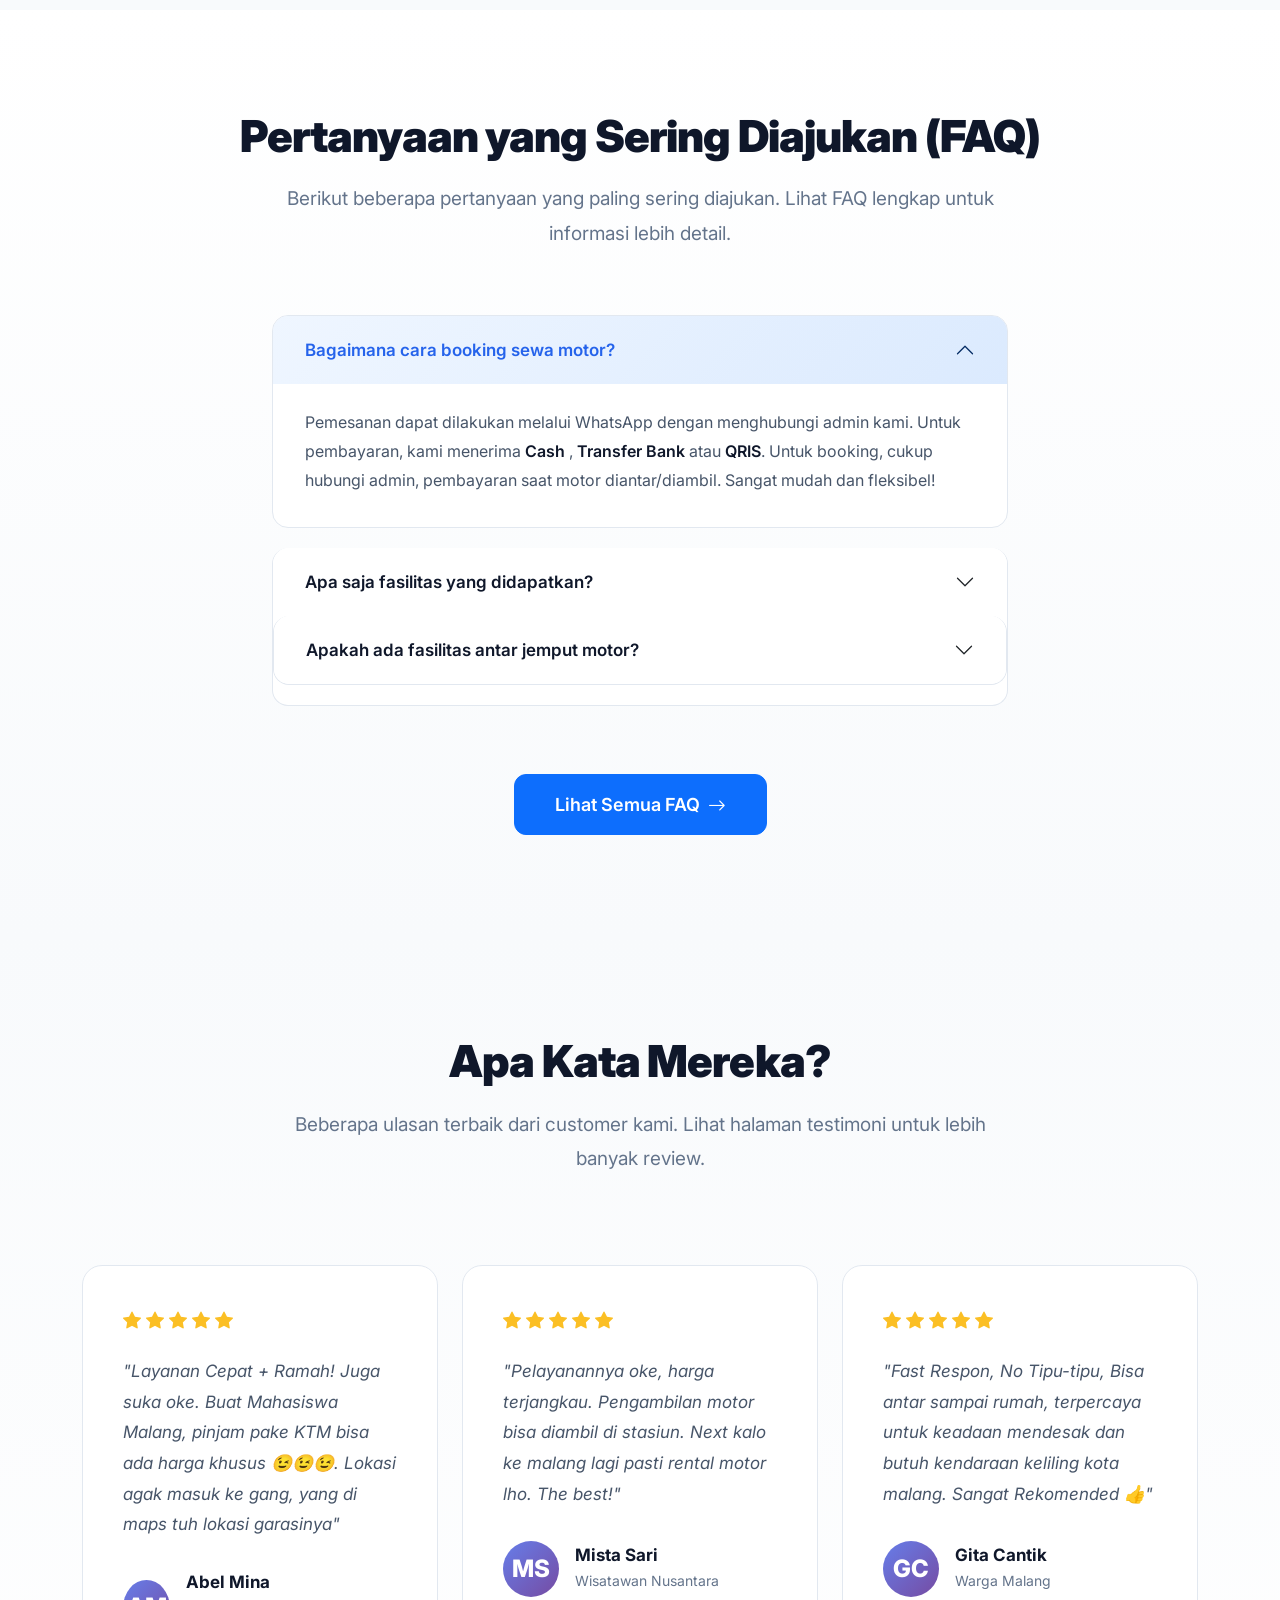
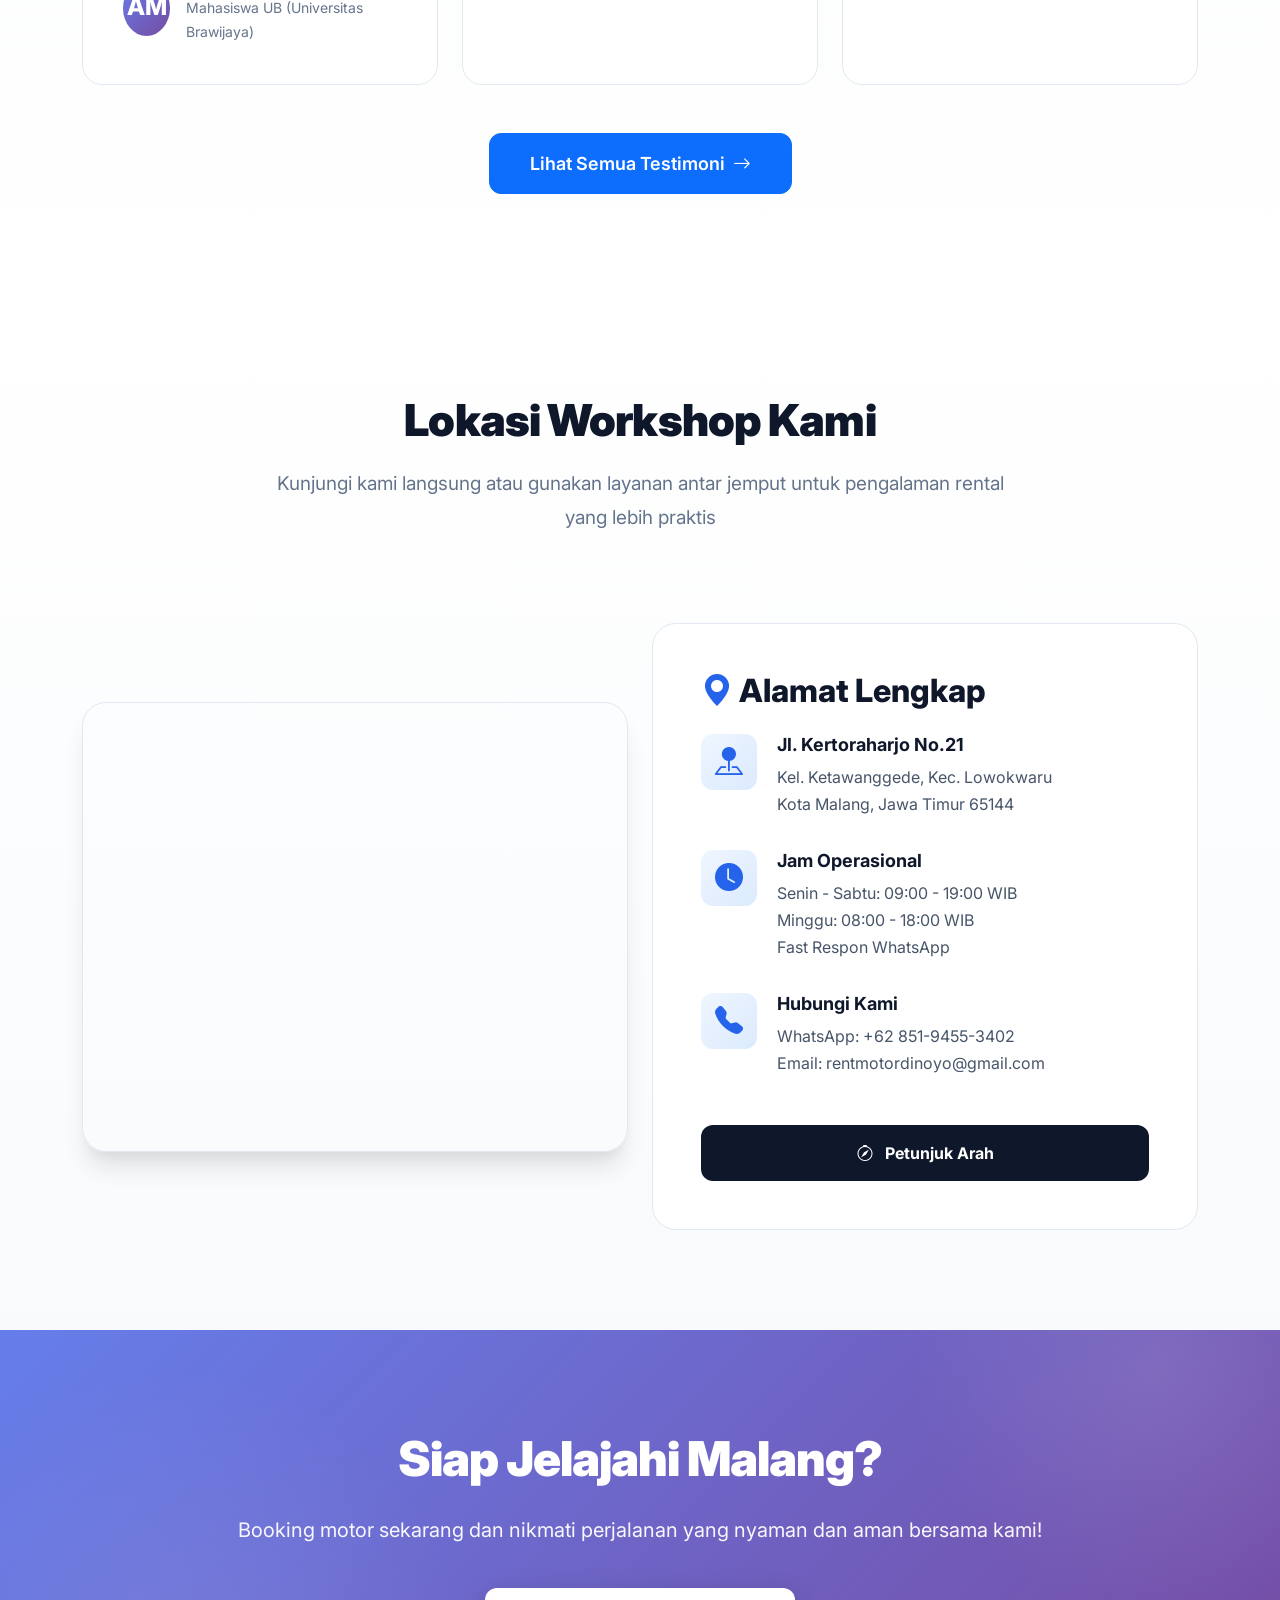
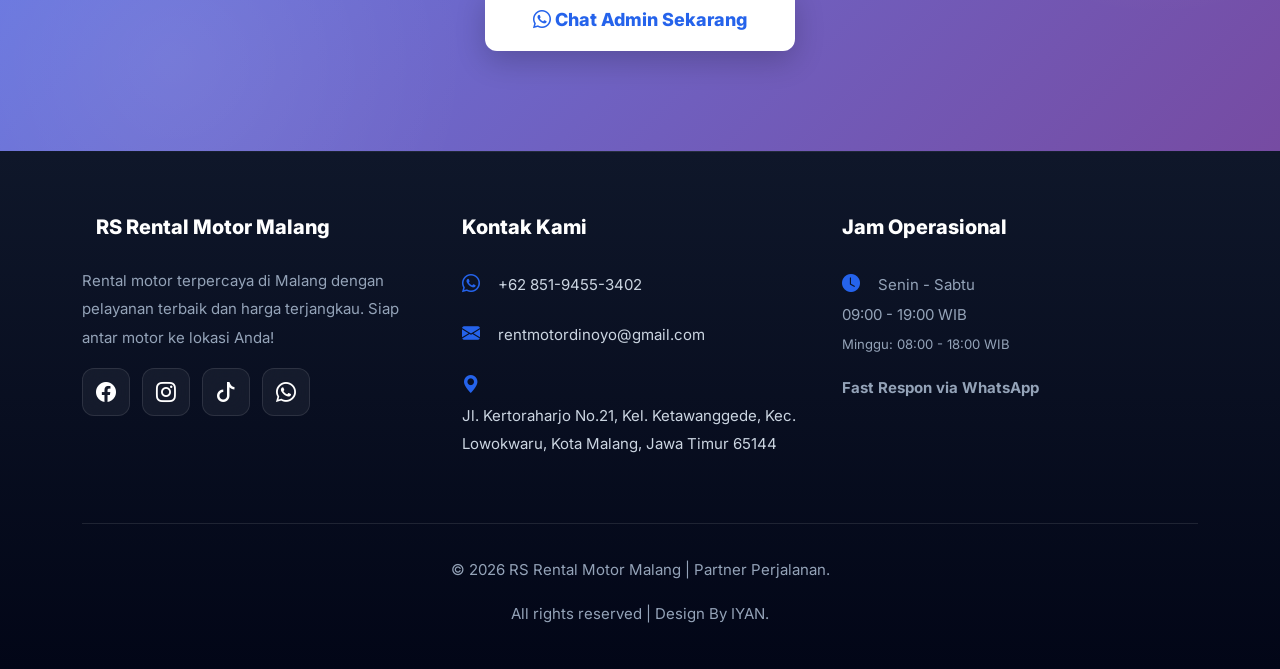
==== commit 53b1b0f6: "update halaman armada dan update halaman index dan update halaman tentang dan update halaman testimo" ====
--- a/index.html
+++ b/index.html
@@ -55,20 +55,27 @@
       },
       "telephone": "+62 851-9455-3402",
       "priceRange": "Rp 55.000 - Rp 100.000",
-      "openingHoursSpecification": {
-        "@type": "OpeningHoursSpecification",
-        "dayOfWeek": [
-          "Monday",
-          "Tuesday",
-          "Wednesday",
-          "Thursday",
-          "Friday",
-          "Saturday",
-          "Sunday"
-        ],
-        "opens": "09:00",
-        "closes": "19:00"
-      },
+      "openingHoursSpecification": [
+        {
+          "@type": "OpeningHoursSpecification",
+          "dayOfWeek": [
+            "Monday",
+            "Tuesday",
+            "Wednesday",
+            "Thursday",
+            "Friday",
+            "Saturday"
+          ],
+          "opens": "09:00",
+          "closes": "19:00"
+        },
+        {
+          "@type": "OpeningHoursSpecification",
+          "dayOfWeek": "Sunday",
+          "opens": "08:00",
+          "closes": "18:00"
+        }
+      ],
       "servesCuisine": "",
       "aggregateRating": {
         "@type": "AggregateRating",
@@ -2190,7 +2197,7 @@
                             </div>
                             <div class="location-text">
                                 <h5>Jam Operasional</h5>
-                                <p>Setiap Hari: 09:00 - 19:00 WIB<br>Fast Respon WhatsApp</p>
+                                <p>Senin - Sabtu: 09:00 - 19:00 WIB<br>Minggu: 08:00 - 18:00 WIB<br>Fast Respon WhatsApp</p>
                             </div>
                         </div>
                         
@@ -2256,8 +2263,9 @@
                 <div class="col-lg-4">
                     <h5>Jam Operasional</h5>
                     <p>
-                        <i class="bi bi-clock-fill"></i> Setiap Hari<br>
-                        09:00 - 19:00 WIB
+                        <i class="bi bi-clock-fill"></i> Senin - Sabtu<br>
+                        09:00 - 19:00 WIB<br>
+                        <small>Minggu: 08:00 - 18:00 WIB</small>
                     </p>
                     <p class="mt-3">
                         <strong>Fast Respon via WhatsApp</strong>
@@ -2292,7 +2300,7 @@
                 'open_daily': 'Buka<br><small style="font-size: 1.5rem;">Setiap Hari</small>',
                 'free': 'Gratis',
                 'helmet_raincoat': 'Helm & Jas Hujan (Selama Persediaan Masih Ada)',
-                'operational_hours': '09:00 - 19:00',
+                'operational_hours': '09:00 - 19:00 (Sen-Sab), 08:00 - 18:00 (Min)',
                 
                 // Sections
                 'why_choose': 'Kenapa Banyak Customer Memilih Kami?',
@@ -2335,7 +2343,7 @@
                 // Location Details
                 'complete_address': 'Alamat Lengkap',
                 'operating_hours_title': 'Jam Operasional',
-                'every_day_hours': 'Setiap Hari: 09:00 - 19:00 WIB',
+                'every_day_hours': 'Senin - Sabtu: 09:00 - 19:00 WIB | Minggu: 08:00 - 18:00 WIB',
                 'fast_wa_247': 'Fast Respon WhatsApp 24/7',
                 'contact_us_title': 'Hubungi Kami',
                 'get_directions': 'Petunjuk Arah',
@@ -2378,7 +2386,7 @@
                 'operational': 'Jam Operasional',
                 'every_day': 'Setiap Hari',
                 'fast_response': 'Fast Respon via WhatsApp',
-                'footer_desc': 'Rental motor terpercaya di Malang dengan pelayanan terbaik dan harga terjangkau. Siap antar motor ke lokasi Anda!',
+                'footer_desc': 'Rental motor terpercaya di Malang dengan pelayanan terbaik dan harga terjangkau. Siap antar/jemput motor ke lokasi Anda!',
             },
             en: {
                 // Stats
@@ -2430,7 +2438,7 @@
                 // Location Details
                 'complete_address': 'Complete Address',
                 'operating_hours_title': 'Operating Hours',
-                'every_day_hours': 'Every Day: 09:00 AM - 07:00 PM WIB',
+                'every_day_hours': 'Mon - Sat: 09:00 AM - 07:00 PM WIB | Sun: 08:00 AM - 06:00 PM WIB',
                 'fast_wa_247': 'Fast Response WhatsApp 24/7',
                 'contact_us_title': 'Contact Us',
                 'get_directions': 'Get Directions',
@@ -2535,7 +2543,7 @@
                     'Alamat Lengkap': 'Alamat Lengkap',
                     'Jam Operasional': 'Jam Operasional',
                     'Hubungi Kami': 'Hubungi Kami',
-                    'Setiap Hari: 09:00 - 19:00 WIB': 'Setiap Hari: 09:00 - 19:00 WIB',
+                    'Setiap Hari: 09:00 - 19:00 WIB': 'Senin - Sabtu: 09:00 - 19:00 WIB | Minggu: 08:00 - 18:00 WIB',
                     'Fast Respon WhatsApp 24/7': 'Fast Respon WhatsApp 24/7',
                     'Petunjuk Arah': 'Petunjuk Arah',
                     'Kontak Kami': 'Kontak Kami',
@@ -2564,7 +2572,7 @@
                     'Alamat Lengkap': 'Complete Address',
                     'Jam Operasional': 'Operating Hours',
                     'Hubungi Kami': 'Contact Us',
-                    'Setiap Hari: 09:00 - 19:00 WIB': 'Every Day: 09:00 AM - 07:00 PM WIB',
+                    'Setiap Hari: 09:00 - 19:00 WIB': 'Mon - Sat: 09:00 AM - 07:00 PM | Sun: 08:00 AM - 06:00 PM WIB',
                     'Fast Respon WhatsApp 24/7': 'Fast Response WhatsApp 24/7',
                     'Petunjuk Arah': 'Get Directions',
                     'Kontak Kami': 'Contact Us',
